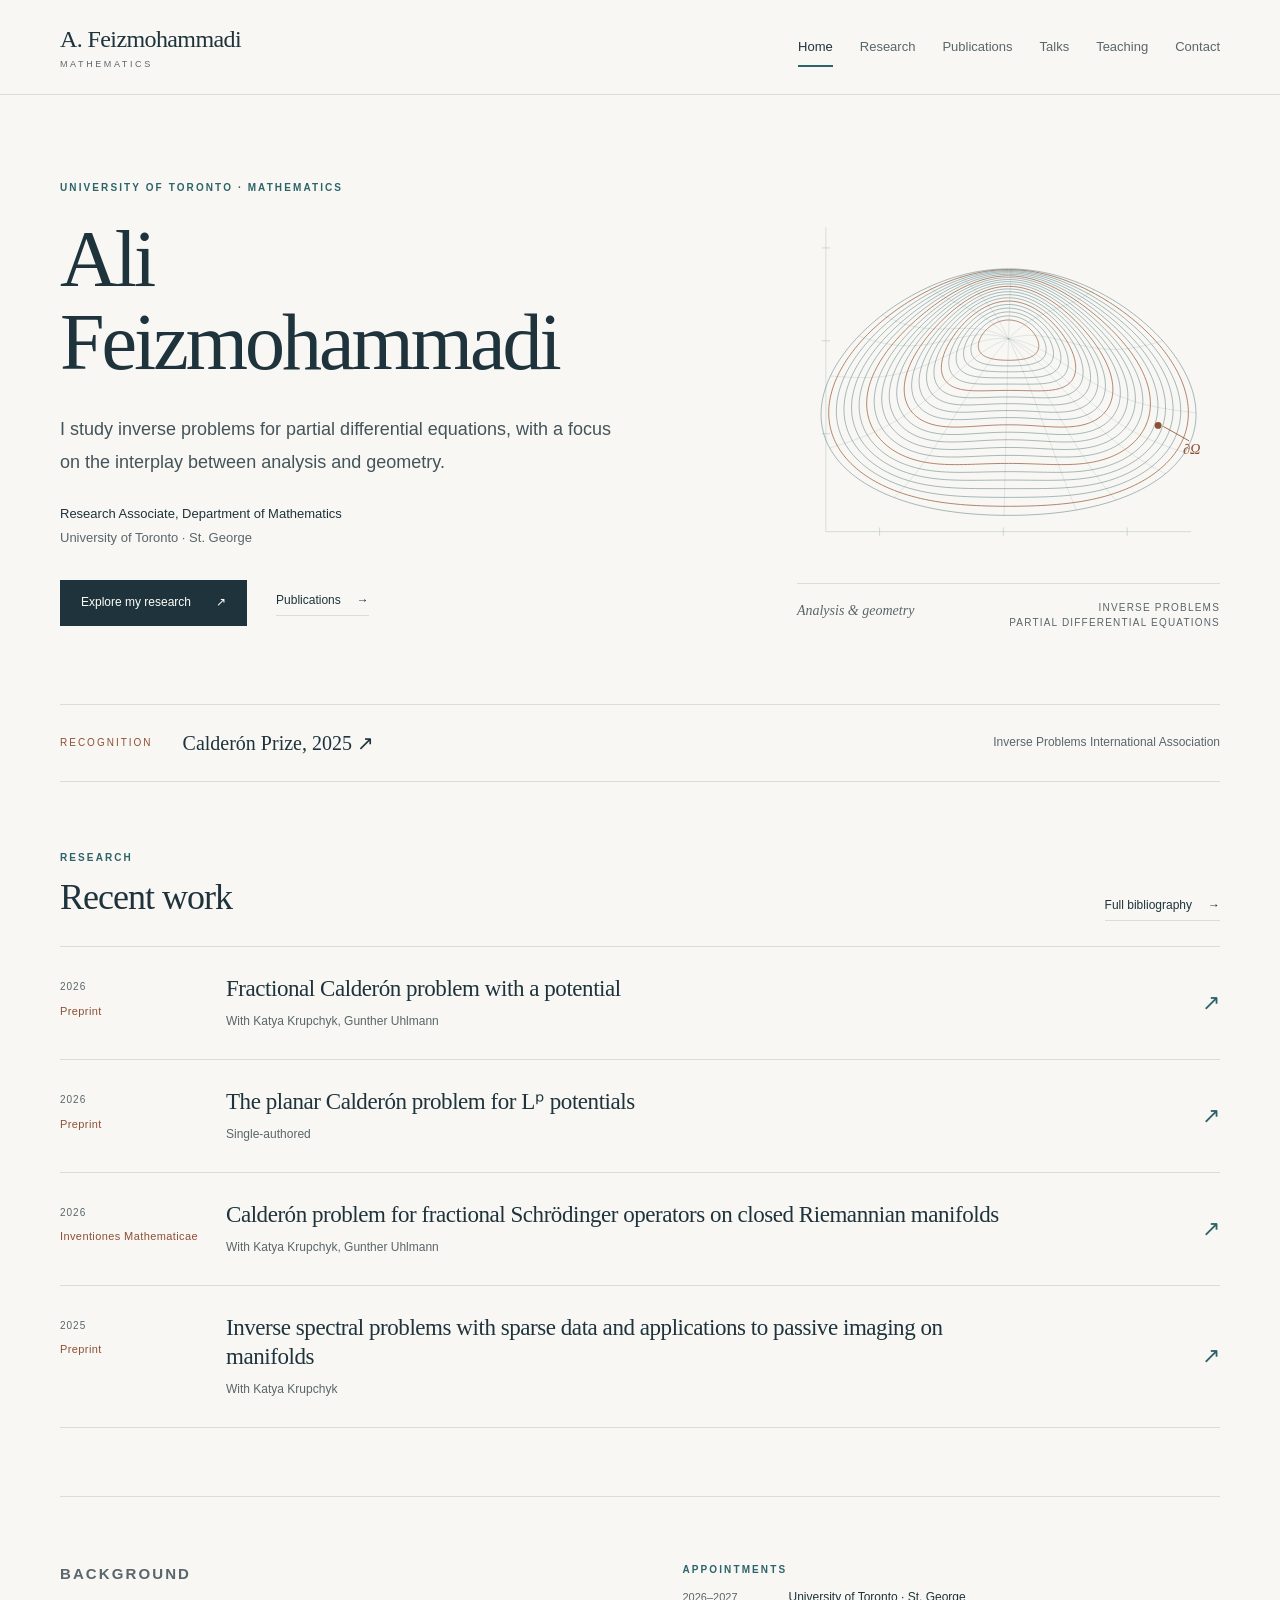
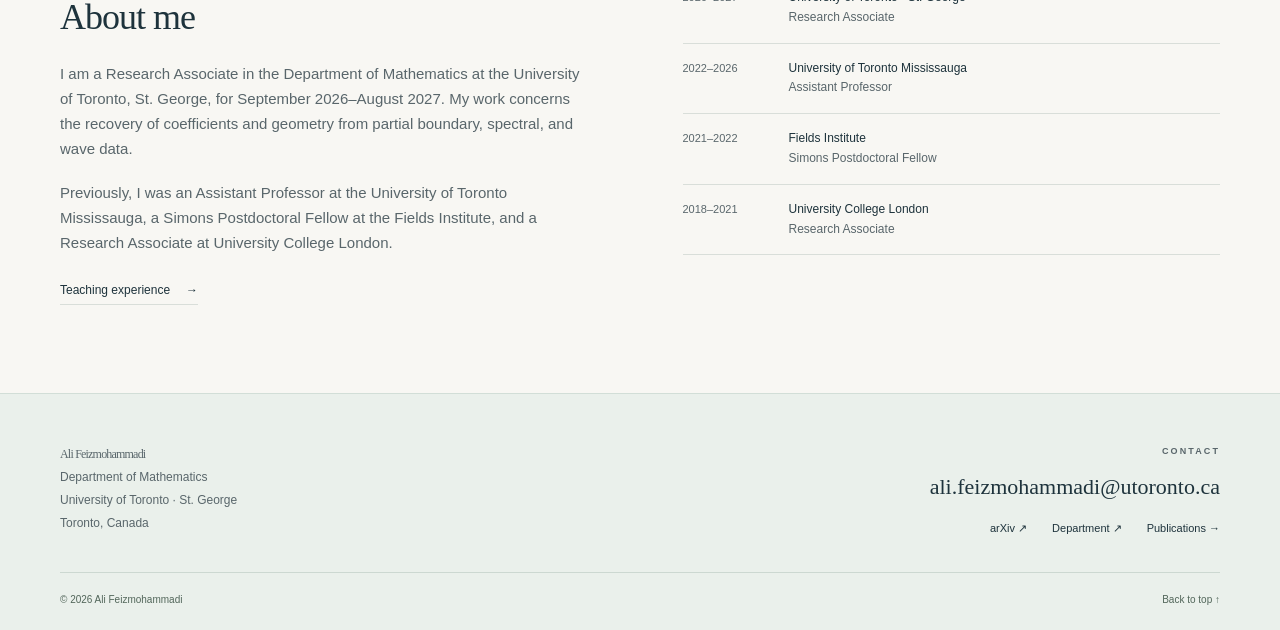
==== index.html @ 3dd427eb "Build professional academic website with complete research, publications, talks, and teaching" ====
<!doctype html>
<html lang="en">
<head>
  <meta charset="utf-8"><meta name="viewport" content="width=device-width,initial-scale=1">
  <title>Ali Feizmohammadi — Mathematics</title><meta name="description" content="Ali Feizmohammadi, Research Associate at the University of Toronto. Inverse problems, partial differential equations, and geometric analysis.">
  <meta name="theme-color" content="#1e333c"><meta name="author" content="Ali Feizmohammadi">
  <meta property="og:type" content="website"><meta property="og:title" content="Ali Feizmohammadi — Mathematics">
  <meta property="og:description" content="Ali Feizmohammadi, Research Associate at the University of Toronto. Inverse problems, partial differential equations, and geometric analysis."><meta property="og:site_name" content="Ali Feizmohammadi">
  <link rel="canonical" href="https://alifeiz64.github.io/ali.feizmohammadi/">
  <link rel="icon" href="assets/favicon.svg" type="image/svg+xml">
  <link rel="stylesheet" href="assets/site.css"><script src="assets/site.js" defer></script>
  <script type="application/ld+json">{"@context": "https://schema.org", "@type": "Person", "name": "Ali Feizmohammadi", "jobTitle": "Research Associate", "affiliation": {"@type": "CollegeOrUniversity", "name": "University of Toronto"}, "email": "ali.feizmohammadi@utoronto.ca", "knowsAbout": ["Inverse problems", "Partial differential equations", "Geometric analysis", "Spectral theory"], "sameAs": ["https://sites.google.com/view/alifeizmohammadi/", "https://arxiv.org/search/?query=Feizmohammadi%2C+Ali&searchtype=author&abstracts=show&order=-announced_date_first&size=50"], "url": "https://alifeiz64.github.io/ali.feizmohammadi/"}</script>
</head>
<body>
<a href="#main" class="skip-link">Skip to content</a>
<header class="site-header"><div class="container header-inner">
  <a class="brand" href="index.html" aria-label="Ali Feizmohammadi — home">A. Feizmohammadi<small>Mathematics</small></a>
  <button class="menu-toggle" type="button" aria-expanded="false" aria-controls="site-nav">Menu</button>
  <nav class="site-nav" id="site-nav" aria-label="Main navigation"><a href="index.html" aria-current="page">Home</a><a href="research.html">Research</a><a href="publications.html">Publications</a><a href="talks.html">Talks</a><a href="teaching.html">Teaching</a><a href="#contact">Contact</a></nav>
</div></header>
<main id="main" class="container">
<section class="hero" aria-labelledby="home-name"><div>
  <p class="eyebrow">University of Toronto · Mathematics</p>
  <h1 id="home-name"><span>Ali</span><span>Feizmohammadi</span></h1>
  <p class="intro">I study inverse problems for partial differential equations, with a focus on the interplay between analysis and geometry.</p>
  <p class="position"><strong>Research Associate, Department of Mathematics</strong><br>University of Toronto · St. George</p>
  <div class="hero-actions"><a class="button" href="research.html">Explore my research <span aria-hidden="true">↗</span></a><a class="text-link" href="publications.html">Publications <span aria-hidden="true">→</span></a></div>
</div><figure class="hero-art"><svg viewBox="0 0 410 385" fill="none" xmlns="http://www.w3.org/2000/svg" aria-hidden="true"><path d="M28 335H382M28 40V335" stroke="#becbc3" stroke-width=".6"/><path d="M24 60h8M24 150h8M24 240h8M80 331v8M200 331v8M320 331v8" stroke="#b8c7bd" stroke-width=".6"/><polyline points="375.89,258.37 373.85,257.70 371.82,257.02 369.78,256.33 367.75,255.64 365.73,254.93 363.70,254.22 361.68,253.50 359.67,252.77 357.65,252.03 355.64,251.27 353.63,250.51 351.63,249.72 349.63,248.93 347.63,248.12 345.63,247.29 343.64,246.45 341.65,245.59 339.67,244.71 337.68,243.81 335.71,242.89 333.73,241.95 331.76,240.99 329.79,240.00 327.82,238.99 325.86,237.96 323.90,236.90 321.94,235.82 319.98,234.72 318.03,233.58 316.09,232.42 314.14,231.23 312.20,230.02 310.26,228.78 308.33,227.51 306.39,226.21 304.47,224.88 302.54,223.53 300.62,222.15 298.70,220.74 296.78,219.31 294.87,217.85 292.96,216.37 291.05,214.86 289.15,213.32 287.25,211.77 285.35,210.19 283.46,208.59 281.57,206.97 279.68,205.34 277.79,203.69 275.91,202.02 274.03,200.34 272.16,198.65 270.29,196.95 268.42,195.25 266.55,193.54 264.69,191.82 262.83,190.11 260.97,188.40 259.12,186.69 257.27,184.98 255.43,183.29 253.58,181.60 251.74,179.93 249.90,178.28 248.07,176.64 246.24,175.02 244.41,173.43 242.59,171.86 240.77,170.32 238.95,168.81 237.13,167.32 235.32,165.88 233.51,164.47 231.71,163.09 229.90,161.76 228.10,160.47 226.31,159.22 224.51,158.01 222.72,156.86 220.94,155.74 219.15,154.68 217.37,153.67 215.60,152.70 213.82,151.79 212.05,150.93 210.28,150.12 208.52,149.36 206.76,148.65 205.00,148.00 203.24,147.40 201.49,146.85 199.74,146.35 198.00,145.91 196.26,145.51 194.52,145.16 192.78,144.86 191.05,144.61 189.32,144.41 187.59,144.25 185.87,144.13 184.15,144.06 182.43,144.02 180.72,144.03 179.00,144.07 177.30,144.14 175.59,144.26 173.89,144.40 172.19,144.57 170.50,144.77 168.81,144.99 167.12,145.24 165.43,145.51 163.75,145.80 162.07,146.11 160.39,146.43 158.72,146.77 157.05,147.11 155.38,147.47 153.72,147.83 152.06,148.20 150.40,148.57 148.75,148.95 147.10,149.32 145.45,149.69 143.81,150.06 142.16,150.43 140.53,150.78 138.89,151.13 137.26,151.47 135.63,151.80 134.00,152.12 132.38,152.42 130.76,152.71 129.15,152.99 127.53,153.25 125.92,153.49 124.32,153.71 122.71,153.92 121.11,154.10 119.52,154.27 117.92,154.42 116.33,154.54 114.74,154.64 113.16,154.73 111.58,154.79 110.00,154.83 108.42,154.85 106.85,154.84 105.28,154.82 103.72,154.77 102.15,154.70 100.59,154.61 99.04,154.50 97.49,154.36 95.94,154.21 94.39,154.04 92.85,153.84 91.30,153.63 89.77,153.39 88.23,153.14 86.70,152.87 85.17,152.58 83.65,152.27 82.13,151.95 80.61,151.61 79.10,151.25 77.58,150.88 76.07,150.49 74.57,150.09 73.07,149.67 71.57,149.24 70.07,148.80 68.58,148.35 67.09,147.88 65.60,147.40 64.12,146.91 62.64,146.42 61.16,145.91 59.69,145.39" fill="none" stroke="#467176" stroke-opacity=".22" stroke-width=".6"/><polyline points="308.93,304.61 307.63,303.11 306.33,301.60 305.04,300.07 303.74,298.52 302.46,296.95 301.17,295.37 299.89,293.76 298.61,292.14 297.33,290.51 296.06,288.85 294.79,287.18 293.53,285.48 292.26,283.78 291.01,282.05 289.75,280.31 288.50,278.55 287.25,276.77 286.00,274.98 284.76,273.17 283.52,271.35 282.29,269.51 281.05,267.66 279.82,265.79 278.60,263.92 277.38,262.02 276.16,260.12 274.94,258.20 273.73,256.28 272.52,254.34 271.31,252.39 270.11,250.44 268.91,248.47 267.71,246.50 266.52,244.53 265.33,242.54 264.14,240.55 262.96,238.56 261.78,236.56 260.61,234.57 259.43,232.56 258.26,230.56 257.10,228.56 255.93,226.56 254.77,224.56 253.62,222.57 252.46,220.57 251.31,218.59 250.17,216.60 249.03,214.63 247.89,212.66 246.75,210.70 245.62,208.75 244.49,206.80 243.36,204.87 242.24,202.95 241.12,201.05 240.00,199.15 238.88,197.27 237.77,195.40 236.67,193.55 235.56,191.72 234.46,189.90 233.37,188.10 232.27,186.32 231.18,184.56 230.10,182.82 229.01,181.09 227.93,179.39 226.85,177.71 225.78,176.05 224.71,174.42 223.64,172.80 222.58,171.21 221.52,169.65 220.46,168.11 219.41,166.59 218.36,165.09 217.31,163.62 216.27,162.18 215.23,160.76 214.19,159.37 213.15,158.00 212.12,156.66 211.10,155.35 210.07,154.06 209.05,152.79 208.03,151.56 207.02,150.35 206.01,149.16 205.00,148.00 204.00,146.87 202.99,145.76 202.00,144.67 201.00,143.62 200.01,142.58 199.02,141.58 198.04,140.59 197.06,139.63 196.08,138.70 195.11,137.79 194.13,136.90 193.17,136.03 192.20,135.19 191.24,134.37 190.28,133.57 189.33,132.79 188.38,132.03 187.43,131.29 186.48,130.58 185.54,129.88 184.60,129.20 183.67,128.54 182.74,127.89 181.81,127.26 180.88,126.65 179.96,126.06 179.04,125.48 178.13,124.92 177.22,124.37 176.31,123.83 175.40,123.31 174.50,122.80 173.60,122.30 172.71,121.81 171.82,121.34 170.93,120.87 170.04,120.42 169.16,119.97 168.28,119.53 167.41,119.10 166.53,118.68 165.67,118.27 164.80,117.86 163.94,117.45 163.08,117.06 162.22,116.66 161.37,116.27 160.52,115.89 159.68,115.51 158.83,115.13 158.00,114.75 157.16,114.38 156.33,114.00 155.50,113.63 154.67,113.25 153.85,112.88 153.03,112.51 152.21,112.13 151.40,111.76 150.59,111.38 149.79,111.00 148.98,110.62 148.19,110.23 147.39,109.84 146.60,109.45 145.81,109.06 145.02,108.66 144.24,108.25 143.46,107.84 142.68,107.43 141.91,107.01 141.14,106.58 140.37,106.15 139.61,105.71 138.85,105.27 138.10,104.82 137.34,104.36 136.59,103.90 135.85,103.43 135.10,102.95 134.36,102.46 133.63,101.97 132.89,101.47 132.16,100.96 131.44,100.44 130.71,99.92 129.99,99.39 129.28,98.84 128.56,98.29 127.85,97.74" fill="none" stroke="#467176" stroke-opacity=".22" stroke-width=".6"/><polyline points="200.63,319.40 200.69,316.93 200.74,314.47 200.80,312.02 200.85,309.59 200.91,307.17 200.96,304.76 201.02,302.36 201.07,299.98 201.13,297.61 201.18,295.25 201.23,292.91 201.29,290.57 201.34,288.25 201.40,285.95 201.45,283.65 201.50,281.37 201.55,279.10 201.61,276.85 201.66,274.60 201.71,272.37 201.77,270.15 201.82,267.95 201.87,265.76 201.92,263.58 201.97,261.41 202.02,259.26 202.08,257.11 202.13,254.99 202.18,252.87 202.23,250.77 202.28,248.68 202.33,246.60 202.38,244.53 202.43,242.48 202.48,240.44 202.53,238.42 202.58,236.40 202.63,234.40 202.68,232.41 202.73,230.44 202.78,228.47 202.83,226.53 202.88,224.59 202.93,222.66 202.98,220.75 203.02,218.85 203.07,216.97 203.12,215.09 203.17,213.23 203.22,211.39 203.26,209.55 203.31,207.73 203.36,205.92 203.41,204.13 203.45,202.34 203.50,200.57 203.55,198.81 203.59,197.07 203.64,195.34 203.69,193.62 203.73,191.91 203.78,190.22 203.82,188.54 203.87,186.87 203.91,185.21 203.96,183.57 204.01,181.94 204.05,180.32 204.10,178.72 204.14,177.13 204.18,175.55 204.23,173.98 204.27,172.43 204.32,170.89 204.36,169.37 204.40,167.85 204.45,166.35 204.49,164.86 204.53,163.39 204.58,161.92 204.62,160.47 204.66,159.04 204.71,157.61 204.75,156.20 204.79,154.80 204.83,153.42 204.87,152.04 204.92,150.68 204.96,149.33 205.00,148.00 205.04,146.68 205.08,145.37 205.12,144.07 205.16,142.79 205.21,141.52 205.25,140.26 205.29,139.02 205.33,137.79 205.37,136.57 205.41,135.36 205.45,134.17 205.49,132.99 205.53,131.82 205.56,130.66 205.60,129.52 205.64,128.39 205.68,127.27 205.72,126.17 205.76,125.08 205.80,124.00 205.84,122.94 205.87,121.88 205.91,120.84 205.95,119.82 205.99,118.80 206.02,117.80 206.06,116.81 206.10,115.84 206.14,114.88 206.17,113.93 206.21,112.99 206.25,112.06 206.28,111.15 206.32,110.25 206.35,109.37 206.39,108.49 206.43,107.63 206.46,106.79 206.50,105.95 206.53,105.13 206.57,104.32 206.60,103.52 206.64,102.74 206.67,101.97 206.70,101.21 206.74,100.47 206.77,99.73 206.81,99.02 206.84,98.31 206.87,97.61 206.91,96.93 206.94,96.26 206.97,95.61 207.01,94.97 207.04,94.34 207.07,93.72 207.11,93.11 207.14,92.52 207.17,91.94 207.20,91.38 207.23,90.82 207.27,90.28 207.30,89.76 207.33,89.24 207.36,88.74 207.39,88.25 207.42,87.77 207.45,87.31 207.48,86.86 207.51,86.42 207.54,85.99 207.57,85.58 207.60,85.18 207.63,84.79 207.66,84.42 207.69,84.06 207.72,83.71 207.75,83.37 207.78,83.05 207.81,82.74 207.84,82.44 207.87,82.15 207.90,81.88 207.92,81.62 207.95,81.37 207.98,81.14 208.01,80.92 208.04,80.71 208.06,80.51 208.09,80.33" fill="none" stroke="#467176" stroke-opacity=".22" stroke-width=".6"/><polyline points="94.13,302.11 95.51,300.69 96.90,299.26 98.28,297.81 99.65,296.34 101.02,294.86 102.39,293.36 103.76,291.83 105.12,290.29 106.47,288.74 107.83,287.16 109.18,285.56 110.53,283.95 111.87,282.32 113.21,280.67 114.55,279.00 115.88,277.31 117.21,275.60 118.54,273.88 119.86,272.14 121.18,270.38 122.50,268.61 123.81,266.82 125.12,265.01 126.43,263.19 127.73,261.35 129.03,259.50 130.32,257.63 131.62,255.75 132.91,253.86 134.19,251.95 135.47,250.04 136.75,248.11 138.03,246.18 139.30,244.23 140.57,242.28 141.83,240.31 143.09,238.35 144.35,236.37 145.60,234.39 146.86,232.41 148.10,230.42 149.35,228.44 150.59,226.45 151.82,224.46 153.06,222.47 154.29,220.48 155.51,218.50 156.74,216.52 157.96,214.54 159.17,212.57 160.39,210.61 161.60,208.65 162.80,206.71 164.01,204.77 165.20,202.84 166.40,200.93 167.59,199.03 168.78,197.14 169.97,195.26 171.15,193.41 172.33,191.56 173.50,189.74 174.67,187.93 175.84,186.14 177.01,184.37 178.17,182.62 179.32,180.89 180.48,179.18 181.63,177.50 182.78,175.83 183.92,174.19 185.06,172.58 186.20,170.99 187.33,169.42 188.46,167.88 189.59,166.36 190.71,164.88 191.83,163.41 192.95,161.98 194.06,160.57 195.17,159.19 196.28,157.83 197.38,156.51 198.48,155.21 199.57,153.94 200.67,152.69 201.75,151.48 202.84,150.29 203.92,149.13 205.00,148.00 206.07,146.90 207.15,145.82 208.21,144.77 209.28,143.75 210.34,142.75 211.40,141.78 212.45,140.84 213.50,139.92 214.55,139.03 215.59,138.16 216.63,137.32 217.67,136.51 218.70,135.71 219.73,134.94 220.76,134.19 221.78,133.47 222.80,132.76 223.82,132.08 224.83,131.42 225.84,130.78 226.85,130.16 227.85,129.55 228.85,128.97 229.85,128.40 230.84,127.85 231.83,127.31 232.81,126.79 233.79,126.29 234.77,125.80 235.75,125.32 236.72,124.86 237.69,124.41 238.65,123.97 239.61,123.54 240.57,123.13 241.52,122.72 242.47,122.32 243.42,121.93 244.37,121.55 245.31,121.17 246.24,120.80 247.18,120.44 248.11,120.08 249.03,119.73 249.96,119.38 250.88,119.03 251.79,118.69 252.70,118.35 253.61,118.01 254.52,117.67 255.42,117.33 256.32,117.00 257.22,116.66 258.11,116.32 259.00,115.98 259.88,115.64 260.76,115.29 261.64,114.94 262.52,114.59 263.39,114.24 264.26,113.88 265.12,113.52 265.98,113.15 266.84,112.78 267.69,112.40 268.54,112.02 269.39,111.63 270.24,111.23 271.08,110.83 271.91,110.42 272.75,110.00 273.58,109.58 274.40,109.14 275.23,108.70 276.04,108.25 276.86,107.80 277.67,107.33 278.48,106.86 279.29,106.37 280.09,105.88 280.89,105.38 281.69,104.87 282.48,104.35 283.27,103.82 284.05,103.28 284.83,102.74 285.61,102.18 286.39,101.61 287.16,101.03 287.93,100.44" fill="none" stroke="#467176" stroke-opacity=".22" stroke-width=".6"/><polyline points="31.48,253.94 33.54,253.32 35.59,252.70 37.65,252.07 39.70,251.43 41.75,250.78 43.79,250.13 45.84,249.46 47.88,248.79 49.91,248.10 51.95,247.41 53.98,246.70 56.00,245.98 58.03,245.24 60.05,244.49 62.07,243.73 64.08,242.95 66.10,242.15 68.11,241.33 70.11,240.49 72.12,239.64 74.12,238.76 76.12,237.86 78.11,236.95 80.10,236.00 82.09,235.04 84.08,234.04 86.06,233.03 88.04,231.99 90.02,230.92 91.99,229.82 93.96,228.70 95.93,227.55 97.90,226.38 99.86,225.17 101.82,223.94 103.78,222.67 105.73,221.38 107.68,220.07 109.63,218.72 111.57,217.35 113.51,215.94 115.45,214.52 117.39,213.07 119.32,211.59 121.25,210.09 123.17,208.56 125.10,207.02 127.02,205.45 128.94,203.86 130.85,202.26 132.76,200.64 134.67,199.01 136.58,197.36 138.48,195.71 140.38,194.04 142.28,192.37 144.17,190.70 146.06,189.02 147.95,187.34 149.83,185.67 151.72,184.00 153.59,182.33 155.47,180.68 157.34,179.04 159.21,177.42 161.08,175.81 162.95,174.22 164.81,172.66 166.66,171.12 168.52,169.60 170.37,168.12 172.22,166.67 174.07,165.25 175.91,163.87 177.75,162.52 179.59,161.22 181.42,159.96 183.25,158.74 185.08,157.57 186.91,156.44 188.73,155.37 190.55,154.34 192.37,153.36 194.18,152.44 195.99,151.56 197.80,150.74 199.60,149.98 201.41,149.26 203.20,148.60 205.00,148.00 206.79,147.45 208.58,146.95 210.37,146.51 212.15,146.12 213.93,145.78 215.71,145.49 217.49,145.25 219.26,145.06 221.03,144.92 222.79,144.82 224.56,144.77 226.32,144.76 228.07,144.80 229.83,144.87 231.58,144.98 233.33,145.13 235.07,145.31 236.82,145.53 238.56,145.77 240.29,146.04 242.02,146.34 243.76,146.66 245.48,147.01 247.21,147.37 248.93,147.75 250.65,148.14 252.36,148.55 254.08,148.97 255.78,149.40 257.49,149.83 259.19,150.27 260.90,150.71 262.59,151.15 264.29,151.59 265.98,152.03 267.67,152.46 269.35,152.89 271.04,153.31 272.72,153.72 274.39,154.12 276.07,154.50 277.74,154.88 279.41,155.23 281.07,155.58 282.73,155.90 284.39,156.21 286.05,156.50 287.70,156.77 289.35,157.02 291.00,157.25 292.64,157.46 294.28,157.65 295.92,157.81 297.56,157.96 299.19,158.08 300.82,158.18 302.45,158.25 304.07,158.31 305.69,158.34 307.31,158.34 308.92,158.33 310.53,158.29 312.14,158.23 313.75,158.15 315.35,158.05 316.95,157.92 318.55,157.78 320.14,157.61 321.73,157.43 323.32,157.22 324.90,157.00 326.49,156.76 328.06,156.50 329.64,156.22 331.21,155.92 332.78,155.61 334.35,155.29 335.91,154.94 337.47,154.59 339.03,154.21 340.59,153.83 342.14,153.43 343.69,153.02 345.23,152.60 346.78,152.16 348.32,151.72 349.86,151.26 351.39,150.80 352.92,150.33 354.45,149.84" fill="none" stroke="#467176" stroke-opacity=".22" stroke-width=".6"/><polyline points="32.21,184.07 34.08,184.23 35.96,184.38 37.83,184.52 39.70,184.66 41.58,184.80 43.45,184.92 45.33,185.04 47.21,185.14 49.08,185.24 50.96,185.33 52.85,185.41 54.73,185.47 56.61,185.52 58.50,185.56 60.38,185.59 62.27,185.60 64.16,185.60 66.05,185.58 67.94,185.54 69.83,185.49 71.72,185.42 73.61,185.33 75.51,185.22 77.40,185.08 79.30,184.93 81.20,184.75 83.10,184.55 85.00,184.33 86.90,184.08 88.80,183.81 90.70,183.51 92.61,183.19 94.51,182.84 96.42,182.46 98.33,182.05 100.24,181.62 102.15,181.16 104.06,180.67 105.97,180.15 107.89,179.61 109.80,179.03 111.72,178.43 113.63,177.80 115.55,177.15 117.47,176.47 119.39,175.76 121.31,175.03 123.24,174.28 125.16,173.50 127.09,172.70 129.01,171.88 130.94,171.05 132.87,170.19 134.80,169.32 136.73,168.44 138.66,167.55 140.59,166.64 142.52,165.73 144.46,164.81 146.40,163.90 148.33,162.98 150.27,162.06 152.21,161.15 154.15,160.24 156.09,159.35 158.04,158.47 159.98,157.60 161.92,156.75 163.87,155.93 165.82,155.12 167.77,154.35 169.72,153.60 171.67,152.89 173.62,152.21 175.57,151.57 177.53,150.98 179.48,150.42 181.44,149.91 183.39,149.45 185.35,149.03 187.31,148.67 189.27,148.36 191.24,148.11 193.20,147.92 195.16,147.78 197.13,147.70 199.09,147.68 201.06,147.73 203.03,147.83 205.00,148.00 206.97,148.23 208.94,148.52 210.92,148.88 212.89,149.29 214.87,149.77 216.84,150.31 218.82,150.90 220.80,151.56 222.78,152.27 224.76,153.03 226.74,153.85 228.72,154.72 230.71,155.64 232.69,156.60 234.68,157.61 236.67,158.67 238.66,159.76 240.65,160.89 242.64,162.05 244.63,163.24 246.62,164.47 248.62,165.71 250.61,166.98 252.61,168.27 254.61,169.58 256.61,170.90 258.61,172.23 260.61,173.57 262.61,174.91 264.61,176.26 266.62,177.60 268.62,178.94 270.63,180.28 272.64,181.61 274.65,182.93 276.66,184.23 278.67,185.52 280.68,186.80 282.69,188.05 284.71,189.29 286.72,190.50 288.74,191.69 290.76,192.85 292.78,193.99 294.80,195.11 296.82,196.19 298.84,197.25 300.87,198.28 302.89,199.28 304.92,200.25 306.94,201.18 308.97,202.09 311.00,202.97 313.03,203.82 315.06,204.64 317.09,205.43 319.13,206.19 321.16,206.92 323.20,207.63 325.24,208.30 327.27,208.95 329.31,209.57 331.35,210.17 333.39,210.74 335.44,211.29 337.48,211.82 339.53,212.32 341.57,212.81 343.62,213.27 345.67,213.71 347.72,214.14 349.77,214.54 351.82,214.93 353.87,215.31 355.93,215.67 357.98,216.02 360.04,216.35 362.09,216.67 364.15,216.98 366.21,217.28 368.27,217.57 370.33,217.85 372.40,218.12 374.46,218.38 376.53,218.63 378.59,218.88 380.66,219.13 382.73,219.36 384.80,219.60 386.87,219.82" fill="none" stroke="#467176" stroke-opacity=".22" stroke-width=".6"/><polyline points="82.98,124.61 84.17,125.25 85.36,125.87 86.56,126.49 87.76,127.09 88.96,127.68 90.17,128.25 91.38,128.82 92.60,129.36 93.82,129.90 95.04,130.41 96.27,130.92 97.50,131.41 98.73,131.88 99.97,132.34 101.21,132.78 102.46,133.20 103.70,133.61 104.96,134.00 106.21,134.38 107.48,134.74 108.74,135.08 110.01,135.41 111.28,135.71 112.55,136.00 113.83,136.28 115.12,136.54 116.40,136.78 117.69,137.00 118.99,137.20 120.29,137.39 121.59,137.57 122.89,137.73 124.20,137.87 125.51,137.99 126.83,138.11 128.15,138.20 129.48,138.28 130.80,138.35 132.13,138.41 133.47,138.45 134.81,138.48 136.15,138.50 137.50,138.51 138.85,138.51 140.20,138.50 141.56,138.48 142.92,138.46 144.29,138.43 145.66,138.39 147.03,138.35 148.40,138.31 149.78,138.26 151.17,138.21 152.56,138.17 153.95,138.12 155.34,138.08 156.74,138.04 158.14,138.01 159.55,137.98 160.96,137.97 162.37,137.96 163.79,137.96 165.21,137.98 166.64,138.00 168.07,138.05 169.50,138.11 170.94,138.19 172.38,138.29 173.82,138.41 175.27,138.55 176.72,138.71 178.17,138.90 179.63,139.12 181.09,139.37 182.56,139.64 184.03,139.94 185.50,140.28 186.98,140.65 188.46,141.05 189.95,141.49 191.43,141.97 192.93,142.48 194.42,143.03 195.92,143.62 197.43,144.24 198.93,144.91 200.44,145.62 201.96,146.37 203.48,147.17 205.00,148.00 206.53,148.88 208.06,149.80 209.59,150.76 211.13,151.76 212.67,152.81 214.21,153.90 215.76,155.03 217.31,156.21 218.87,157.42 220.43,158.68 221.99,159.97 223.56,161.31 225.13,162.68 226.70,164.09 228.28,165.54 229.86,167.02 231.45,168.54 233.04,170.08 234.63,171.67 236.23,173.28 237.83,174.91 239.43,176.58 241.04,178.27 242.65,179.99 244.27,181.72 245.89,183.48 247.51,185.26 249.14,187.05 250.77,188.86 252.40,190.68 254.04,192.52 255.68,194.36 257.33,196.21 258.98,198.07 260.63,199.93 262.29,201.80 263.95,203.66 265.61,205.53 267.28,207.39 268.95,209.24 270.63,211.10 272.31,212.94 273.99,214.77 275.68,216.60 277.37,218.41 279.06,220.21 280.76,221.99 282.46,223.76 284.17,225.51 285.88,227.25 287.59,228.96 289.31,230.66 291.03,232.34 292.75,233.99 294.48,235.62 296.21,237.23 297.95,238.82 299.69,240.38 301.43,241.92 303.17,243.44 304.92,244.93 306.68,246.40 308.44,247.84 310.20,249.26 311.96,250.65 313.73,252.02 315.51,253.37 317.28,254.69 319.06,255.99 320.85,257.27 322.63,258.53 324.42,259.76 326.22,260.97 328.02,262.16 329.82,263.33 331.63,264.48 333.44,265.61 335.25,266.73 337.07,267.82 338.89,268.90 340.72,269.96 342.54,271.01 344.38,272.04 346.21,273.05 348.05,274.05 349.90,275.04 351.74,276.02 353.60,276.99 355.45,277.94 357.31,278.88" fill="none" stroke="#467176" stroke-opacity=".22" stroke-width=".6"/><polyline points="157.65,86.90 158.07,87.27 158.50,87.64 158.93,88.01 159.36,88.39 159.79,88.76 160.23,89.14 160.67,89.52 161.11,89.90 161.55,90.29 162.00,90.68 162.45,91.07 162.90,91.46 163.35,91.86 163.80,92.26 164.26,92.67 164.72,93.07 165.18,93.49 165.65,93.90 166.11,94.32 166.58,94.75 167.05,95.18 167.52,95.61 168.00,96.05 168.48,96.49 168.96,96.94 169.44,97.40 169.92,97.86 170.41,98.32 170.90,98.80 171.39,99.28 171.88,99.76 172.38,100.26 172.87,100.75 173.37,101.26 173.88,101.78 174.38,102.30 174.89,102.83 175.40,103.37 175.91,103.91 176.42,104.47 176.94,105.03 177.46,105.60 177.98,106.19 178.50,106.78 179.02,107.38 179.55,107.99 180.08,108.61 180.61,109.24 181.15,109.89 181.68,110.54 182.22,111.20 182.76,111.88 183.31,112.57 183.85,113.27 184.40,113.98 184.95,114.70 185.50,115.44 186.06,116.18 186.61,116.95 187.17,117.72 187.73,118.51 188.30,119.31 188.86,120.12 189.43,120.95 190.00,121.80 190.57,122.65 191.15,123.53 191.73,124.41 192.31,125.31 192.89,126.23 193.47,127.16 194.06,128.11 194.65,129.08 195.24,130.05 195.83,131.05 196.43,132.06 197.02,133.09 197.62,134.13 198.23,135.20 198.83,136.27 199.44,137.37 200.05,138.48 200.66,139.61 201.27,140.75 201.89,141.92 202.50,143.10 203.13,144.30 203.75,145.51 204.37,146.75 205.00,148.00 205.63,149.27 206.26,150.56 206.90,151.86 207.53,153.19 208.17,154.53 208.81,155.89 209.45,157.26 210.10,158.66 210.75,160.07 211.40,161.50 212.05,162.95 212.70,164.42 213.36,165.91 214.02,167.41 214.68,168.93 215.34,170.47 216.01,172.02 216.68,173.60 217.35,175.19 218.02,176.79 218.70,178.42 219.37,180.06 220.05,181.72 220.73,183.39 221.42,185.09 222.10,186.79 222.79,188.52 223.48,190.26 224.18,192.01 224.87,193.78 225.57,195.57 226.27,197.37 226.97,199.18 227.68,201.01 228.38,202.85 229.09,204.71 229.80,206.58 230.52,208.46 231.23,210.36 231.95,212.27 232.67,214.19 233.39,216.12 234.12,218.07 234.84,220.02 235.57,221.99 236.31,223.96 237.04,225.95 237.78,227.94 238.51,229.95 239.26,231.96 240.00,233.98 240.74,236.01 241.49,238.04 242.24,240.09 242.99,242.14 243.75,244.19 244.50,246.25 245.26,248.32 246.02,250.39 246.79,252.46 247.55,254.54 248.32,256.62 249.09,258.70 249.86,260.79 250.64,262.87 251.42,264.96 252.19,267.05 252.98,269.14 253.76,271.23 254.55,273.32 255.33,275.40 256.13,277.49 256.92,279.57 257.71,281.65 258.51,283.73 259.31,285.80 260.11,287.87 260.92,289.93 261.72,291.99 262.53,294.05 263.34,296.09 264.16,298.13 264.97,300.17 265.79,302.20 266.61,304.21 267.43,306.22 268.26,308.23 269.09,310.22 269.91,312.20 270.75,314.18" fill="none" stroke="#467176" stroke-opacity=".22" stroke-width=".6"/><polyline points="234.28,154.45 234.29,154.97 234.28,155.47 234.25,155.97 234.20,156.47 234.14,156.95 234.05,157.43 233.94,157.90 233.81,158.35 233.66,158.80 233.49,159.25 233.30,159.68 233.09,160.10 232.86,160.51 232.61,160.91 232.34,161.30 232.05,161.68 231.75,162.05 231.42,162.41 231.08,162.76 230.71,163.10 230.33,163.42 229.93,163.74 229.51,164.04 229.08,164.34 228.63,164.62 228.16,164.90 227.67,165.16 227.17,165.41 226.65,165.65 226.11,165.88 225.56,166.11 225.00,166.32 224.42,166.52 223.83,166.71 223.22,166.89 222.60,167.07 221.97,167.23 221.32,167.38 220.66,167.53 219.99,167.67 219.31,167.80 218.62,167.92 217.92,168.03 217.21,168.13 216.49,168.23 215.77,168.32 215.03,168.40 214.29,168.48 213.54,168.55 212.78,168.61 212.02,168.67 211.25,168.72 210.48,168.76 209.71,168.80 208.93,168.83 208.15,168.86 207.36,168.88 206.58,168.89 205.79,168.90 205.00,168.90 204.21,168.90 203.42,168.89 202.64,168.88 201.85,168.86 201.07,168.83 200.29,168.80 199.52,168.76 198.75,168.72 197.98,168.67 197.22,168.61 196.46,168.55 195.71,168.48 194.97,168.40 194.23,168.32 193.51,168.23 192.79,168.13 192.08,168.03 191.38,167.92 190.69,167.80 190.01,167.67 189.34,167.53 188.68,167.38 188.03,167.23 187.40,167.07 186.78,166.89 186.17,166.71 185.58,166.52 185.00,166.32 184.44,166.11 183.89,165.88 183.35,165.65 182.83,165.41 182.33,165.16 181.84,164.90 181.37,164.62 180.92,164.34 180.49,164.04 180.07,163.74 179.67,163.42 179.29,163.10 178.92,162.76 178.58,162.41 178.25,162.05 177.95,161.68 177.66,161.30 177.39,160.91 177.14,160.51 176.91,160.10 176.70,159.68 176.51,159.25 176.34,158.80 176.19,158.35 176.06,157.90 175.95,157.43 175.86,156.95 175.80,156.47 175.75,155.97 175.72,155.47 175.71,154.97 175.72,154.45 175.75,153.93 175.80,153.40 175.87,152.87 175.97,152.33 176.08,151.79 176.21,151.24 176.36,150.69 176.53,150.13 176.71,149.57 176.92,149.01 177.15,148.45 177.39,147.88 177.66,147.31 177.94,146.75 178.24,146.18 178.56,145.62 178.89,145.05 179.24,144.49 179.61,143.93 180.00,143.37 180.40,142.81 180.82,142.26 181.25,141.72 181.70,141.18 182.17,140.64 182.65,140.11 183.14,139.59 183.65,139.08 184.17,138.58 184.71,138.08 185.25,137.59 185.82,137.12 186.39,136.65 186.97,136.19 187.57,135.75 188.18,135.32 188.80,134.90 189.43,134.50 190.07,134.11 190.71,133.73 191.37,133.37 192.04,133.02 192.71,132.69 193.40,132.38 194.08,132.08 194.78,131.80 195.48,131.54 196.19,131.30 196.91,131.07 197.63,130.86 198.35,130.68 199.08,130.51 199.81,130.36 200.55,130.23 201.28,130.12 202.02,130.02 202.77,129.95 203.51,129.90 204.25,129.87 205.00,129.86 205.75,129.87 206.49,129.90 207.23,129.95 207.98,130.02 208.72,130.12 209.45,130.23 210.19,130.36 210.92,130.51 211.65,130.68 212.37,130.86 213.09,131.07 213.81,131.30 214.52,131.54 215.22,131.80 215.92,132.08 216.60,132.38 217.29,132.69 217.96,133.02 218.63,133.37 219.29,133.73 219.93,134.11 220.57,134.50 221.20,134.90 221.82,135.32 222.43,135.75 223.03,136.19 223.61,136.65 224.18,137.12 224.75,137.59 225.29,138.08 225.83,138.58 226.35,139.08 226.86,139.59 227.35,140.11 227.83,140.64 228.30,141.18 228.75,141.72 229.18,142.26 229.60,142.81 230.00,143.37 230.39,143.93 230.76,144.49 231.11,145.05 231.44,145.62 231.76,146.18 232.06,146.75 232.34,147.31 232.61,147.88 232.85,148.45 233.08,149.01 233.29,149.57 233.47,150.13 233.64,150.69 233.79,151.24 233.92,151.79 234.03,152.33 234.13,152.87 234.20,153.40 234.25,153.93 234.28,154.45" fill="none" stroke="#9a684e" stroke-opacity=".85" stroke-width="0.9"/><polyline points="241.42,157.66 241.44,158.30 241.43,158.94 241.40,159.56 241.35,160.17 241.27,160.77 241.16,161.36 241.03,161.94 240.88,162.50 240.70,163.06 240.49,163.59 240.26,164.12 240.01,164.63 239.73,165.13 239.42,165.61 239.09,166.08 238.74,166.54 238.36,166.98 237.96,167.41 237.54,167.82 237.09,168.22 236.62,168.60 236.12,168.97 235.60,169.32 235.06,169.66 234.50,169.99 233.92,170.30 233.32,170.59 232.69,170.88 232.05,171.14 231.38,171.40 230.70,171.64 230.00,171.87 229.28,172.09 228.54,172.29 227.78,172.48 227.01,172.66 226.22,172.83 225.41,172.99 224.59,173.14 223.76,173.28 222.91,173.40 222.05,173.52 221.17,173.63 220.28,173.73 219.38,173.82 218.47,173.90 217.55,173.98 216.63,174.05 215.69,174.11 214.74,174.17 213.79,174.22 212.83,174.26 211.86,174.30 210.89,174.33 209.92,174.36 208.94,174.38 207.96,174.40 206.97,174.41 205.99,174.41 205.00,174.42 204.01,174.41 203.03,174.41 202.04,174.40 201.06,174.38 200.08,174.36 199.11,174.33 198.14,174.30 197.17,174.26 196.21,174.22 195.26,174.17 194.31,174.11 193.37,174.05 192.45,173.98 191.53,173.90 190.62,173.82 189.72,173.73 188.83,173.63 187.95,173.52 187.09,173.40 186.24,173.28 185.41,173.14 184.59,172.99 183.78,172.83 182.99,172.66 182.22,172.48 181.46,172.29 180.72,172.09 180.00,171.87 179.30,171.64 178.62,171.40 177.95,171.14 177.31,170.88 176.68,170.59 176.08,170.30 175.50,169.99 174.94,169.66 174.40,169.32 173.88,168.97 173.38,168.60 172.91,168.22 172.46,167.82 172.04,167.41 171.64,166.98 171.26,166.54 170.91,166.08 170.58,165.61 170.27,165.13 169.99,164.63 169.74,164.12 169.51,163.59 169.30,163.06 169.12,162.50 168.97,161.94 168.84,161.36 168.73,160.77 168.65,160.17 168.60,159.56 168.57,158.94 168.56,158.30 168.58,157.66 168.63,157.01 168.70,156.34 168.79,155.67 168.91,155.00 169.06,154.31 169.23,153.62 169.42,152.92 169.64,152.21 169.88,151.50 170.14,150.79 170.43,150.07 170.74,149.35 171.07,148.63 171.43,147.90 171.80,147.18 172.20,146.45 172.62,145.73 173.06,145.00 173.53,144.28 174.01,143.56 174.51,142.85 175.04,142.14 175.58,141.43 176.14,140.73 176.72,140.03 177.32,139.35 177.93,138.67 178.57,138.00 179.22,137.34 179.88,136.70 180.56,136.06 181.26,135.44 181.97,134.83 182.70,134.23 183.44,133.65 184.20,133.08 184.96,132.53 185.74,132.00 186.54,131.49 187.34,130.99 188.15,130.51 188.98,130.06 189.81,129.62 190.66,129.20 191.51,128.81 192.37,128.44 193.24,128.09 194.12,127.77 195.00,127.47 195.89,127.19 196.79,126.94 197.69,126.72 198.59,126.52 199.50,126.34 200.41,126.20 201.33,126.08 202.24,125.98 203.16,125.91 204.08,125.87 205.00,125.86 205.92,125.87 206.84,125.91 207.76,125.98 208.67,126.08 209.59,126.20 210.50,126.34 211.41,126.52 212.31,126.72 213.21,126.94 214.11,127.19 215.00,127.47 215.88,127.77 216.76,128.09 217.63,128.44 218.49,128.81 219.34,129.20 220.19,129.62 221.02,130.06 221.85,130.51 222.66,130.99 223.46,131.49 224.26,132.00 225.04,132.53 225.80,133.08 226.56,133.65 227.30,134.23 228.03,134.83 228.74,135.44 229.44,136.06 230.12,136.70 230.78,137.34 231.43,138.00 232.07,138.67 232.68,139.35 233.28,140.03 233.86,140.73 234.42,141.43 234.96,142.14 235.49,142.85 235.99,143.56 236.47,144.28 236.94,145.00 237.38,145.73 237.80,146.45 238.20,147.18 238.57,147.90 238.93,148.63 239.26,149.35 239.57,150.07 239.86,150.79 240.12,151.50 240.36,152.21 240.58,152.92 240.77,153.62 240.94,154.31 241.09,155.00 241.21,155.67 241.30,156.34 241.37,157.01 241.42,157.66" fill="none" stroke="#467176" stroke-opacity=".7" stroke-width="0.65"/><polyline points="248.55,161.29 248.59,162.06 248.59,162.82 248.56,163.57 248.50,164.30 248.42,165.02 248.30,165.72 248.15,166.41 247.97,167.08 247.76,167.73 247.52,168.37 247.25,168.99 246.96,169.60 246.63,170.18 246.27,170.75 245.88,171.30 245.46,171.83 245.02,172.34 244.54,172.83 244.04,173.31 243.50,173.76 242.94,174.20 242.36,174.62 241.74,175.01 241.10,175.39 240.43,175.76 239.73,176.10 239.01,176.42 238.27,176.73 237.50,177.02 236.70,177.29 235.89,177.55 235.04,177.79 234.18,178.01 233.30,178.22 232.39,178.42 231.46,178.59 230.52,178.76 229.55,178.91 228.56,179.05 227.56,179.18 226.54,179.29 225.51,179.40 224.45,179.49 223.39,179.58 222.31,179.66 221.21,179.72 220.11,179.78 218.99,179.84 217.86,179.89 216.73,179.93 215.58,179.96 214.42,179.99 213.26,180.02 212.09,180.04 210.92,180.06 209.74,180.07 208.56,180.08 207.37,180.09 206.19,180.09 205.00,180.09 203.81,180.09 202.63,180.09 201.44,180.08 200.26,180.07 199.08,180.06 197.91,180.04 196.74,180.02 195.58,179.99 194.42,179.96 193.27,179.93 192.14,179.89 191.01,179.84 189.89,179.78 188.79,179.72 187.69,179.66 186.61,179.58 185.55,179.49 184.49,179.40 183.46,179.29 182.44,179.18 181.44,179.05 180.45,178.91 179.48,178.76 178.54,178.59 177.61,178.42 176.70,178.22 175.82,178.01 174.96,177.79 174.11,177.55 173.30,177.29 172.50,177.02 171.73,176.73 170.99,176.42 170.27,176.10 169.57,175.76 168.90,175.39 168.26,175.01 167.64,174.62 167.06,174.20 166.50,173.76 165.96,173.31 165.46,172.83 164.98,172.34 164.54,171.83 164.12,171.30 163.73,170.75 163.37,170.18 163.04,169.60 162.75,168.99 162.48,168.37 162.24,167.73 162.03,167.08 161.85,166.41 161.70,165.72 161.58,165.02 161.50,164.30 161.44,163.57 161.41,162.82 161.41,162.06 161.45,161.29 161.51,160.50 161.60,159.70 161.72,158.89 161.87,158.07 162.05,157.24 162.26,156.40 162.50,155.56 162.77,154.70 163.06,153.84 163.38,152.97 163.73,152.10 164.11,151.22 164.51,150.33 164.95,149.45 165.40,148.56 165.88,147.67 166.39,146.78 166.93,145.90 167.48,145.01 168.07,144.12 168.67,143.24 169.30,142.37 169.95,141.49 170.63,140.63 171.32,139.77 172.04,138.92 172.78,138.08 173.53,137.25 174.31,136.44 175.11,135.63 175.92,134.84 176.76,134.06 177.61,133.30 178.48,132.56 179.36,131.83 180.26,131.12 181.18,130.43 182.11,129.77 183.05,129.12 184.01,128.50 184.98,127.90 185.96,127.32 186.95,126.77 187.96,126.25 188.97,125.76 190.00,125.29 191.03,124.85 192.07,124.44 193.12,124.06 194.18,123.71 195.24,123.39 196.31,123.11 197.39,122.86 198.47,122.64 199.55,122.45 200.64,122.30 201.72,122.18 202.82,122.09 203.91,122.04 205.00,122.02 206.09,122.04 207.18,122.09 208.28,122.18 209.36,122.30 210.45,122.45 211.53,122.64 212.61,122.86 213.69,123.11 214.76,123.39 215.82,123.71 216.88,124.06 217.93,124.44 218.97,124.85 220.00,125.29 221.03,125.76 222.04,126.25 223.05,126.77 224.04,127.32 225.02,127.90 225.99,128.50 226.95,129.12 227.89,129.77 228.82,130.43 229.74,131.12 230.64,131.83 231.52,132.56 232.39,133.30 233.24,134.06 234.08,134.84 234.89,135.63 235.69,136.44 236.47,137.25 237.22,138.08 237.96,138.92 238.68,139.77 239.37,140.63 240.05,141.49 240.70,142.37 241.33,143.24 241.93,144.12 242.52,145.01 243.07,145.90 243.61,146.78 244.12,147.67 244.60,148.56 245.05,149.45 245.49,150.33 245.89,151.22 246.27,152.10 246.62,152.97 246.94,153.84 247.23,154.70 247.50,155.56 247.74,156.40 247.95,157.24 248.13,158.07 248.28,158.89 248.40,159.70 248.49,160.50 248.55,161.29" fill="none" stroke="#467176" stroke-opacity=".7" stroke-width="0.65"/><polyline points="255.69,165.20 255.74,166.10 255.75,166.99 255.73,167.86 255.67,168.72 255.58,169.56 255.45,170.38 255.28,171.18 255.08,171.96 254.85,172.72 254.58,173.46 254.27,174.17 253.93,174.87 253.56,175.55 253.15,176.20 252.70,176.83 252.22,177.44 251.71,178.02 251.16,178.58 250.58,179.12 249.96,179.63 249.32,180.12 248.63,180.59 247.92,181.04 247.18,181.46 246.40,181.86 245.60,182.23 244.76,182.58 243.89,182.91 243.00,183.22 242.07,183.51 241.12,183.78 240.14,184.03 239.13,184.25 238.10,184.46 237.04,184.65 235.96,184.82 234.86,184.98 233.73,185.12 232.58,185.24 231.41,185.35 230.22,185.45 229.01,185.54 227.78,185.61 226.53,185.67 225.27,185.73 223.99,185.77 222.69,185.81 221.39,185.84 220.07,185.86 218.73,185.88 217.39,185.90 216.04,185.91 214.68,185.92 213.31,185.93 211.93,185.93 210.55,185.93 209.17,185.94 207.78,185.94 206.39,185.94 205.00,185.94 203.61,185.94 202.22,185.94 200.83,185.94 199.45,185.93 198.07,185.93 196.69,185.93 195.32,185.92 193.96,185.91 192.61,185.90 191.27,185.88 189.93,185.86 188.61,185.84 187.31,185.81 186.01,185.77 184.73,185.73 183.47,185.67 182.22,185.61 180.99,185.54 179.78,185.45 178.59,185.35 177.42,185.24 176.27,185.12 175.14,184.98 174.04,184.82 172.96,184.65 171.90,184.46 170.87,184.25 169.86,184.03 168.88,183.78 167.93,183.51 167.00,183.22 166.11,182.91 165.24,182.58 164.40,182.23 163.60,181.86 162.82,181.46 162.08,181.04 161.37,180.59 160.68,180.12 160.04,179.63 159.42,179.12 158.84,178.58 158.29,178.02 157.78,177.44 157.30,176.83 156.85,176.20 156.44,175.55 156.07,174.87 155.73,174.17 155.42,173.46 155.15,172.72 154.92,171.96 154.72,171.18 154.55,170.38 154.42,169.56 154.33,168.72 154.27,167.86 154.25,166.99 154.26,166.10 154.31,165.20 154.39,164.28 154.51,163.34 154.66,162.39 154.84,161.43 155.06,160.46 155.31,159.47 155.60,158.47 155.92,157.47 156.27,156.45 156.65,155.43 157.07,154.40 157.51,153.36 157.99,152.32 158.50,151.27 159.04,150.22 159.60,149.17 160.20,148.12 160.83,147.07 161.48,146.01 162.16,144.96 162.87,143.92 163.61,142.87 164.37,141.84 165.16,140.81 165.97,139.78 166.81,138.77 167.67,137.77 168.55,136.77 169.46,135.79 170.38,134.83 171.33,133.88 172.30,132.95 173.29,132.03 174.30,131.13 175.33,130.26 176.37,129.40 177.43,128.57 178.51,127.77 179.61,126.99 180.72,126.23 181.84,125.51 182.98,124.81 184.13,124.14 185.29,123.51 186.47,122.90 187.66,122.33 188.85,121.80 190.06,121.30 191.27,120.84 192.49,120.41 193.72,120.03 194.96,119.68 196.20,119.37 197.45,119.10 198.70,118.87 199.96,118.68 201.21,118.54 202.48,118.43 203.74,118.37 205.00,118.35 206.26,118.37 207.52,118.43 208.79,118.54 210.04,118.68 211.30,118.87 212.55,119.10 213.80,119.37 215.04,119.68 216.28,120.03 217.51,120.41 218.73,120.84 219.94,121.30 221.15,121.80 222.34,122.33 223.53,122.90 224.71,123.51 225.87,124.14 227.02,124.81 228.16,125.51 229.28,126.23 230.39,126.99 231.49,127.77 232.57,128.57 233.63,129.40 234.67,130.26 235.70,131.13 236.71,132.03 237.70,132.95 238.67,133.88 239.62,134.83 240.54,135.79 241.45,136.77 242.33,137.77 243.19,138.77 244.03,139.78 244.84,140.81 245.63,141.84 246.39,142.87 247.13,143.92 247.84,144.96 248.52,146.01 249.17,147.07 249.80,148.12 250.40,149.17 250.96,150.22 251.50,151.27 252.01,152.32 252.49,153.36 252.93,154.40 253.35,155.43 253.73,156.45 254.08,157.47 254.40,158.47 254.69,159.47 254.94,160.46 255.16,161.43 255.34,162.39 255.49,163.34 255.61,164.28 255.69,165.20" fill="none" stroke="#467176" stroke-opacity=".7" stroke-width="0.65"/><polyline points="262.83,169.26 262.89,170.29 262.92,171.31 262.90,172.31 262.84,173.29 262.75,174.25 262.61,175.19 262.43,176.11 262.21,177.00 261.96,177.87 261.66,178.71 261.32,179.53 260.94,180.33 260.52,181.10 260.06,181.84 259.56,182.56 259.02,183.25 258.44,183.91 257.82,184.54 257.16,185.15 256.46,185.73 255.73,186.28 254.96,186.80 254.15,187.30 253.30,187.76 252.42,188.20 251.50,188.61 250.55,189.00 249.56,189.35 248.54,189.68 247.49,189.99 246.40,190.27 245.28,190.52 244.13,190.75 242.96,190.96 241.75,191.15 240.51,191.31 239.25,191.45 237.95,191.58 236.64,191.68 235.30,191.78 233.93,191.85 232.55,191.91 231.14,191.96 229.71,191.99 228.26,192.02 226.79,192.04 225.31,192.04 223.81,192.05 222.29,192.04 220.77,192.04 219.23,192.03 217.67,192.02 216.11,192.00 214.54,191.99 212.96,191.98 211.38,191.97 209.79,191.96 208.19,191.95 206.60,191.95 205.00,191.94 203.40,191.95 201.81,191.95 200.21,191.96 198.62,191.97 197.04,191.98 195.46,191.99 193.89,192.00 192.33,192.02 190.77,192.03 189.23,192.04 187.71,192.04 186.19,192.05 184.69,192.04 183.21,192.04 181.74,192.02 180.29,191.99 178.86,191.96 177.45,191.91 176.07,191.85 174.70,191.78 173.36,191.68 172.05,191.58 170.75,191.45 169.49,191.31 168.25,191.15 167.04,190.96 165.87,190.75 164.72,190.52 163.60,190.27 162.51,189.99 161.46,189.68 160.44,189.35 159.45,189.00 158.50,188.61 157.58,188.20 156.70,187.76 155.85,187.30 155.04,186.80 154.27,186.28 153.54,185.73 152.84,185.15 152.18,184.54 151.56,183.91 150.98,183.25 150.44,182.56 149.94,181.84 149.48,181.10 149.06,180.33 148.68,179.53 148.34,178.71 148.04,177.87 147.79,177.00 147.57,176.11 147.39,175.19 147.25,174.25 147.16,173.29 147.10,172.31 147.08,171.31 147.11,170.29 147.17,169.26 147.28,168.20 147.42,167.13 147.60,166.04 147.82,164.94 148.08,163.82 148.38,162.69 148.71,161.54 149.09,160.39 149.50,159.22 149.94,158.05 150.42,156.86 150.94,155.67 151.49,154.47 152.08,153.27 152.70,152.06 153.36,150.85 154.05,149.64 154.77,148.42 155.52,147.21 156.30,145.99 157.12,144.78 157.96,143.58 158.83,142.38 159.74,141.18 160.67,140.00 161.62,138.82 162.61,137.65 163.61,136.50 164.65,135.36 165.71,134.24 166.79,133.13 167.89,132.04 169.02,130.97 170.17,129.92 171.34,128.90 172.53,127.90 173.74,126.92 174.96,125.97 176.21,125.06 177.47,124.17 178.75,123.31 180.04,122.49 181.35,121.71 182.67,120.95 184.00,120.24 185.35,119.57 186.70,118.94 188.07,118.35 189.45,117.80 190.83,117.29 192.23,116.83 193.63,116.42 195.03,116.05 196.45,115.73 197.87,115.46 199.29,115.24 200.71,115.06 202.14,114.94 203.57,114.87 205.00,114.84 206.43,114.87 207.86,114.94 209.29,115.06 210.71,115.24 212.13,115.46 213.55,115.73 214.97,116.05 216.37,116.42 217.77,116.83 219.17,117.29 220.55,117.80 221.93,118.35 223.30,118.94 224.65,119.57 226.00,120.24 227.33,120.95 228.65,121.71 229.96,122.49 231.25,123.31 232.53,124.17 233.79,125.06 235.04,125.97 236.26,126.92 237.47,127.90 238.66,128.90 239.83,129.92 240.98,130.97 242.11,132.04 243.21,133.13 244.29,134.24 245.35,135.36 246.39,136.50 247.39,137.65 248.38,138.82 249.33,140.00 250.26,141.18 251.17,142.38 252.04,143.58 252.88,144.78 253.70,145.99 254.48,147.21 255.23,148.42 255.95,149.64 256.64,150.85 257.30,152.06 257.92,153.27 258.51,154.47 259.06,155.67 259.58,156.86 260.06,158.05 260.50,159.22 260.91,160.39 261.29,161.54 261.62,162.69 261.92,163.82 262.18,164.94 262.40,166.04 262.58,167.13 262.72,168.20 262.83,169.26" fill="none" stroke="#467176" stroke-opacity=".7" stroke-width="0.65"/><polyline points="269.97,173.34 270.05,174.51 270.09,175.66 270.08,176.78 270.03,177.89 269.93,178.97 269.79,180.03 269.60,181.07 269.37,182.08 269.09,183.06 268.76,184.02 268.39,184.94 267.97,185.84 267.51,186.71 267.00,187.55 266.45,188.36 265.85,189.14 265.20,189.89 264.52,190.61 263.78,191.29 263.01,191.94 262.19,192.56 261.33,193.15 260.42,193.70 259.48,194.22 258.49,194.71 257.46,195.16 256.39,195.58 255.28,195.97 254.14,196.33 252.95,196.66 251.73,196.95 250.48,197.22 249.18,197.46 247.86,197.67 246.50,197.85 245.10,198.01 243.68,198.14 242.22,198.26 240.74,198.34 239.23,198.41 237.69,198.46 236.12,198.50 234.54,198.52 232.92,198.52 231.29,198.52 229.63,198.50 227.95,198.48 226.26,198.45 224.55,198.42 222.82,198.38 221.08,198.34 219.33,198.30 217.56,198.26 215.79,198.23 214.00,198.19 212.21,198.17 210.41,198.14 208.61,198.13 206.81,198.12 205.00,198.12 203.19,198.12 201.39,198.13 199.59,198.14 197.79,198.17 196.00,198.19 194.21,198.23 192.44,198.26 190.67,198.30 188.92,198.34 187.18,198.38 185.45,198.42 183.74,198.45 182.05,198.48 180.37,198.50 178.71,198.52 177.08,198.52 175.46,198.52 173.88,198.50 172.31,198.46 170.77,198.41 169.26,198.34 167.78,198.26 166.32,198.14 164.90,198.01 163.50,197.85 162.14,197.67 160.82,197.46 159.52,197.22 158.27,196.95 157.05,196.66 155.86,196.33 154.72,195.97 153.61,195.58 152.54,195.16 151.51,194.71 150.52,194.22 149.58,193.70 148.67,193.15 147.81,192.56 146.99,191.94 146.22,191.29 145.48,190.61 144.80,189.89 144.15,189.14 143.55,188.36 143.00,187.55 142.49,186.71 142.03,185.84 141.61,184.94 141.24,184.02 140.91,183.06 140.63,182.08 140.40,181.07 140.21,180.03 140.07,178.97 139.97,177.89 139.92,176.78 139.91,175.66 139.95,174.51 140.03,173.34 140.16,172.15 140.33,170.94 140.55,169.71 140.81,168.47 141.11,167.21 141.46,165.93 141.85,164.65 142.27,163.35 142.75,162.03 143.26,160.71 143.81,159.38 144.40,158.03 145.03,156.69 145.70,155.33 146.41,153.97 147.15,152.60 147.93,151.23 148.75,149.86 149.60,148.49 150.48,147.12 151.40,145.76 152.36,144.39 153.34,143.04 154.36,141.68 155.41,140.34 156.49,139.01 157.59,137.68 158.73,136.37 159.89,135.08 161.08,133.80 162.29,132.54 163.54,131.30 164.80,130.08 166.09,128.88 167.40,127.71 168.73,126.56 170.09,125.44 171.46,124.36 172.85,123.30 174.26,122.28 175.69,121.30 177.14,120.35 178.60,119.45 180.07,118.58 181.56,117.76 183.07,116.98 184.58,116.25 186.11,115.56 187.65,114.93 189.19,114.34 190.75,113.81 192.31,113.33 193.88,112.90 195.46,112.53 197.04,112.22 198.63,111.96 200.22,111.76 201.81,111.61 203.40,111.52 205.00,111.50 206.60,111.52 208.19,111.61 209.78,111.76 211.37,111.96 212.96,112.22 214.54,112.53 216.12,112.90 217.69,113.33 219.25,113.81 220.81,114.34 222.35,114.93 223.89,115.56 225.42,116.25 226.93,116.98 228.44,117.76 229.93,118.58 231.40,119.45 232.86,120.35 234.31,121.30 235.74,122.28 237.15,123.30 238.54,124.36 239.91,125.44 241.27,126.56 242.60,127.71 243.91,128.88 245.20,130.08 246.46,131.30 247.71,132.54 248.92,133.80 250.11,135.08 251.27,136.37 252.41,137.68 253.51,139.01 254.59,140.34 255.64,141.68 256.66,143.04 257.64,144.39 258.60,145.76 259.52,147.12 260.40,148.49 261.25,149.86 262.07,151.23 262.85,152.60 263.59,153.97 264.30,155.33 264.97,156.69 265.60,158.03 266.19,159.38 266.74,160.71 267.25,162.03 267.73,163.35 268.15,164.65 268.54,165.93 268.89,167.21 269.19,168.47 269.45,169.71 269.67,170.94 269.84,172.15 269.97,173.34" fill="none" stroke="#9a684e" stroke-opacity=".85" stroke-width="0.9"/><polyline points="277.10,177.32 277.21,178.62 277.26,179.90 277.27,181.16 277.22,182.39 277.13,183.60 276.98,184.79 276.78,185.94 276.54,187.07 276.24,188.18 275.89,189.25 275.49,190.29 275.03,191.30 274.53,192.28 273.97,193.22 273.37,194.14 272.71,195.01 272.01,195.86 271.25,196.66 270.45,197.44 269.59,198.17 268.69,198.87 267.74,199.53 266.74,200.15 265.69,200.73 264.60,201.28 263.46,201.79 262.28,202.26 261.05,202.69 259.78,203.09 258.47,203.45 257.11,203.77 255.72,204.06 254.28,204.31 252.80,204.53 251.29,204.72 249.74,204.88 248.16,205.01 246.54,205.11 244.89,205.18 243.20,205.24 241.49,205.27 239.74,205.27 237.97,205.27 236.17,205.24 234.35,205.21 232.50,205.16 230.63,205.10 228.74,205.04 226.83,204.97 224.90,204.90 222.96,204.83 221.00,204.76 219.03,204.69 217.05,204.63 215.05,204.58 213.05,204.54 211.05,204.50 209.03,204.47 207.02,204.46 205.00,204.45 202.98,204.46 200.97,204.47 198.95,204.50 196.95,204.54 194.95,204.58 192.95,204.63 190.97,204.69 189.00,204.76 187.04,204.83 185.10,204.90 183.17,204.97 181.26,205.04 179.37,205.10 177.50,205.16 175.65,205.21 173.83,205.24 172.03,205.27 170.26,205.27 168.51,205.27 166.80,205.24 165.11,205.18 163.46,205.11 161.84,205.01 160.26,204.88 158.71,204.72 157.20,204.53 155.72,204.31 154.28,204.06 152.89,203.77 151.53,203.45 150.22,203.09 148.95,202.69 147.72,202.26 146.54,201.79 145.40,201.28 144.31,200.73 143.26,200.15 142.26,199.53 141.31,198.87 140.41,198.17 139.55,197.44 138.75,196.66 137.99,195.86 137.29,195.01 136.63,194.14 136.03,193.22 135.47,192.28 134.97,191.30 134.51,190.29 134.11,189.25 133.76,188.18 133.46,187.07 133.22,185.94 133.02,184.79 132.87,183.60 132.78,182.39 132.73,181.16 132.74,179.90 132.79,178.62 132.90,177.32 133.05,175.99 133.26,174.65 133.51,173.29 133.81,171.91 134.16,170.51 134.55,169.10 135.00,167.67 135.48,166.23 136.02,164.78 136.60,163.31 137.22,161.84 137.89,160.35 138.60,158.86 139.35,157.36 140.14,155.85 140.98,154.34 141.85,152.83 142.77,151.31 143.72,149.79 144.71,148.28 145.74,146.76 146.80,145.25 147.90,143.74 149.03,142.24 150.20,140.75 151.40,139.26 152.63,137.79 153.89,136.33 155.18,134.89 156.50,133.46 157.85,132.05 159.22,130.67 160.63,129.30 162.05,127.96 163.51,126.64 164.98,125.36 166.48,124.10 168.00,122.88 169.54,121.70 171.10,120.55 172.68,119.44 174.28,118.37 175.89,117.34 177.52,116.36 179.16,115.43 180.82,114.55 182.49,113.72 184.18,112.94 185.87,112.22 187.58,111.56 189.30,110.95 191.02,110.41 192.75,109.92 194.49,109.50 196.23,109.14 197.98,108.84 199.73,108.61 201.49,108.45 203.24,108.35 205.00,108.31 206.76,108.35 208.51,108.45 210.27,108.61 212.02,108.84 213.77,109.14 215.51,109.50 217.25,109.92 218.98,110.41 220.70,110.95 222.42,111.56 224.13,112.22 225.82,112.94 227.51,113.72 229.18,114.55 230.84,115.43 232.48,116.36 234.11,117.34 235.72,118.37 237.32,119.44 238.90,120.55 240.46,121.70 242.00,122.88 243.52,124.10 245.02,125.36 246.49,126.64 247.95,127.96 249.37,129.30 250.78,130.67 252.15,132.05 253.50,133.46 254.82,134.89 256.11,136.33 257.37,137.79 258.60,139.26 259.80,140.75 260.97,142.24 262.10,143.74 263.20,145.25 264.26,146.76 265.29,148.28 266.28,149.79 267.23,151.31 268.15,152.83 269.02,154.34 269.86,155.85 270.65,157.36 271.40,158.86 272.11,160.35 272.78,161.84 273.40,163.31 273.98,164.78 274.52,166.23 275.00,167.67 275.45,169.10 275.84,170.51 276.19,171.91 276.49,173.29 276.74,174.65 276.95,175.99 277.10,177.32" fill="none" stroke="#467176" stroke-opacity=".7" stroke-width="0.65"/><polyline points="284.24,181.10 284.37,182.54 284.44,183.95 284.46,185.34 284.43,186.70 284.34,188.04 284.19,189.35 283.99,190.63 283.73,191.89 283.41,193.11 283.04,194.31 282.61,195.47 282.12,196.60 281.58,197.69 280.98,198.75 280.33,199.77 279.62,200.76 278.85,201.71 278.03,202.62 277.15,203.49 276.22,204.32 275.24,205.10 274.20,205.85 273.10,206.56 271.96,207.22 270.76,207.84 269.51,208.41 268.22,208.94 266.87,209.43 265.47,209.88 264.03,210.28 262.54,210.65 261.00,210.97 259.42,211.25 257.80,211.49 256.14,211.69 254.43,211.86 252.68,212.00 250.90,212.10 249.08,212.16 247.22,212.20 245.33,212.22 243.40,212.21 241.44,212.18 239.46,212.13 237.44,212.06 235.40,211.98 233.34,211.89 231.25,211.80 229.14,211.69 227.01,211.59 224.86,211.49 222.69,211.39 220.52,211.30 218.32,211.21 216.12,211.13 213.91,211.07 211.69,211.02 209.46,210.98 207.23,210.96 205.00,210.95 202.77,210.96 200.54,210.98 198.31,211.02 196.09,211.07 193.88,211.13 191.68,211.21 189.48,211.30 187.31,211.39 185.14,211.49 182.99,211.59 180.86,211.69 178.75,211.80 176.66,211.89 174.60,211.98 172.56,212.06 170.54,212.13 168.56,212.18 166.60,212.21 164.67,212.22 162.78,212.20 160.92,212.16 159.10,212.10 157.32,212.00 155.57,211.86 153.86,211.69 152.20,211.49 150.58,211.25 149.00,210.97 147.46,210.65 145.97,210.28 144.53,209.88 143.13,209.43 141.78,208.94 140.49,208.41 139.24,207.84 138.04,207.22 136.90,206.56 135.80,205.85 134.76,205.10 133.78,204.32 132.85,203.49 131.97,202.62 131.15,201.71 130.38,200.76 129.67,199.77 129.02,198.75 128.42,197.69 127.88,196.60 127.39,195.47 126.96,194.31 126.59,193.11 126.27,191.89 126.01,190.63 125.81,189.35 125.66,188.04 125.57,186.70 125.54,185.34 125.56,183.95 125.63,182.54 125.76,181.10 125.95,179.65 126.18,178.17 126.47,176.68 126.82,175.17 127.22,173.64 127.66,172.09 128.16,170.53 128.71,168.96 129.31,167.37 129.96,165.77 130.66,164.16 131.40,162.54 132.19,160.91 133.03,159.28 133.91,157.63 134.84,155.99 135.81,154.34 136.82,152.68 137.88,151.03 138.97,149.37 140.11,147.72 141.29,146.07 142.50,144.42 143.75,142.78 145.03,141.15 146.35,139.53 147.71,137.92 149.10,136.32 150.52,134.74 151.97,133.17 153.45,131.63 154.96,130.10 156.50,128.60 158.07,127.12 159.66,125.68 161.28,124.26 162.92,122.87 164.58,121.52 166.27,120.21 167.98,118.94 169.71,117.70 171.45,116.52 173.22,115.38 175.00,114.29 176.80,113.25 178.61,112.27 180.44,111.35 182.28,110.48 184.13,109.67 185.99,108.93 187.86,108.25 189.75,107.64 191.63,107.10 193.53,106.63 195.43,106.22 197.34,105.89 199.25,105.63 201.17,105.45 203.08,105.34 205.00,105.30 206.92,105.34 208.83,105.45 210.75,105.63 212.66,105.89 214.57,106.22 216.47,106.63 218.37,107.10 220.25,107.64 222.14,108.25 224.01,108.93 225.87,109.67 227.72,110.48 229.56,111.35 231.39,112.27 233.20,113.25 235.00,114.29 236.78,115.38 238.55,116.52 240.29,117.70 242.02,118.94 243.73,120.21 245.42,121.52 247.08,122.87 248.72,124.26 250.34,125.68 251.93,127.12 253.50,128.60 255.04,130.10 256.55,131.63 258.03,133.17 259.48,134.74 260.90,136.32 262.29,137.92 263.65,139.53 264.97,141.15 266.25,142.78 267.50,144.42 268.71,146.07 269.89,147.72 271.03,149.37 272.12,151.03 273.18,152.68 274.19,154.34 275.16,155.99 276.09,157.63 276.97,159.28 277.81,160.91 278.60,162.54 279.34,164.16 280.04,165.77 280.69,167.37 281.29,168.96 281.84,170.53 282.34,172.09 282.78,173.64 283.18,175.17 283.53,176.68 283.82,178.17 284.05,179.65 284.24,181.10" fill="none" stroke="#467176" stroke-opacity=".7" stroke-width="0.65"/><polyline points="291.38,184.62 291.53,186.18 291.63,187.72 291.67,189.24 291.64,190.73 291.56,192.20 291.41,193.64 291.21,195.05 290.94,196.43 290.61,197.79 290.22,199.11 289.76,200.39 289.24,201.65 288.66,202.87 288.02,204.05 287.32,205.19 286.56,206.29 285.73,207.36 284.85,208.38 283.90,209.36 282.89,210.30 281.82,211.19 280.70,212.04 279.51,212.84 278.27,213.59 276.97,214.30 275.61,214.95 274.20,215.56 272.73,216.12 271.21,216.64 269.64,217.10 268.02,217.52 266.34,217.89 264.62,218.21 262.84,218.49 261.03,218.72 259.16,218.91 257.25,219.06 255.30,219.17 253.31,219.24 251.27,219.28 249.20,219.29 247.10,219.27 244.96,219.22 242.78,219.15 240.58,219.06 238.34,218.95 236.08,218.84 233.79,218.71 231.47,218.58 229.14,218.44 226.78,218.31 224.41,218.18 222.02,218.06 219.61,217.95 217.20,217.85 214.77,217.77 212.33,217.70 209.89,217.65 207.45,217.62 205.00,217.61 202.55,217.62 200.11,217.65 197.67,217.70 195.23,217.77 192.80,217.85 190.39,217.95 187.98,218.06 185.59,218.18 183.22,218.31 180.86,218.44 178.53,218.58 176.21,218.71 173.92,218.84 171.66,218.95 169.42,219.06 167.22,219.15 165.04,219.22 162.90,219.27 160.80,219.29 158.73,219.28 156.69,219.24 154.70,219.17 152.75,219.06 150.84,218.91 148.97,218.72 147.16,218.49 145.38,218.21 143.66,217.89 141.98,217.52 140.36,217.10 138.79,216.64 137.27,216.12 135.80,215.56 134.39,214.95 133.03,214.30 131.73,213.59 130.49,212.84 129.30,212.04 128.18,211.19 127.11,210.30 126.10,209.36 125.15,208.38 124.27,207.36 123.44,206.29 122.68,205.19 121.98,204.05 121.34,202.87 120.76,201.65 120.24,200.39 119.78,199.11 119.39,197.79 119.06,196.43 118.79,195.05 118.59,193.64 118.44,192.20 118.36,190.73 118.33,189.24 118.37,187.72 118.47,186.18 118.62,184.62 118.84,183.03 119.11,181.43 119.45,179.81 119.84,178.17 120.29,176.51 120.79,174.83 121.35,173.15 121.96,171.44 122.63,169.73 123.35,168.00 124.12,166.27 124.95,164.52 125.82,162.77 126.75,161.01 127.72,159.24 128.74,157.47 129.81,155.69 130.92,153.91 132.08,152.13 133.28,150.35 134.53,148.57 135.82,146.80 137.14,145.02 138.51,143.26 139.92,141.50 141.36,139.75 142.84,138.01 144.36,136.29 145.90,134.58 147.49,132.89 149.10,131.22 150.75,129.56 152.42,127.94 154.13,126.34 155.86,124.76 157.62,123.22 159.40,121.71 161.21,120.24 163.04,118.81 164.90,117.42 166.77,116.08 168.67,114.78 170.58,113.54 172.52,112.34 174.47,111.21 176.43,110.13 178.41,109.11 180.40,108.16 182.41,107.27 184.43,106.46 186.45,105.71 188.49,105.03 190.54,104.44 192.59,103.91 194.65,103.47 196.71,103.10 198.78,102.82 200.85,102.61 202.93,102.49 205.00,102.45 207.07,102.49 209.15,102.61 211.22,102.82 213.29,103.10 215.35,103.47 217.41,103.91 219.46,104.44 221.51,105.03 223.55,105.71 225.57,106.46 227.59,107.27 229.60,108.16 231.59,109.11 233.57,110.13 235.53,111.21 237.48,112.34 239.42,113.54 241.33,114.78 243.23,116.08 245.10,117.42 246.96,118.81 248.79,120.24 250.60,121.71 252.38,123.22 254.14,124.76 255.87,126.34 257.58,127.94 259.25,129.56 260.90,131.22 262.51,132.89 264.10,134.58 265.64,136.29 267.16,138.01 268.64,139.75 270.08,141.50 271.49,143.26 272.86,145.02 274.18,146.80 275.47,148.57 276.72,150.35 277.92,152.13 279.08,153.91 280.19,155.69 281.26,157.47 282.28,159.24 283.25,161.01 284.18,162.77 285.05,164.52 285.88,166.27 286.65,168.00 287.37,169.73 288.04,171.44 288.65,173.15 289.21,174.83 289.71,176.51 290.16,178.17 290.55,179.81 290.89,181.43 291.16,183.03 291.38,184.62" fill="none" stroke="#467176" stroke-opacity=".7" stroke-width="0.65"/><polyline points="298.51,187.80 298.70,189.49 298.82,191.16 298.88,192.81 298.87,194.43 298.79,196.03 298.65,197.60 298.44,199.14 298.17,200.65 297.83,202.14 297.42,203.59 296.94,205.01 296.39,206.39 295.78,207.74 295.10,209.05 294.35,210.32 293.53,211.55 292.65,212.74 291.70,213.89 290.68,214.99 289.60,216.04 288.46,217.05 287.24,218.01 285.97,218.92 284.63,219.78 283.22,220.59 281.76,221.34 280.23,222.05 278.65,222.69 277.00,223.29 275.30,223.83 273.54,224.32 271.73,224.75 269.86,225.13 267.94,225.46 265.96,225.74 263.94,225.97 261.87,226.15 259.75,226.28 257.58,226.38 255.37,226.43 253.12,226.44 250.83,226.42 248.51,226.36 246.14,226.28 243.74,226.18 241.31,226.06 238.84,225.92 236.35,225.77 233.83,225.61 231.29,225.45 228.73,225.29 226.14,225.13 223.54,224.99 220.92,224.85 218.29,224.73 215.64,224.63 212.99,224.55 210.33,224.49 207.67,224.45 205.00,224.44 202.33,224.45 199.67,224.49 197.01,224.55 194.36,224.63 191.71,224.73 189.08,224.85 186.46,224.99 183.86,225.13 181.27,225.29 178.71,225.45 176.17,225.61 173.65,225.77 171.16,225.92 168.69,226.06 166.26,226.18 163.86,226.28 161.49,226.36 159.17,226.42 156.88,226.44 154.63,226.43 152.42,226.38 150.25,226.28 148.13,226.15 146.06,225.97 144.04,225.74 142.06,225.46 140.14,225.13 138.27,224.75 136.46,224.32 134.70,223.83 133.00,223.29 131.35,222.69 129.77,222.05 128.24,221.34 126.78,220.59 125.37,219.78 124.03,218.92 122.76,218.01 121.54,217.05 120.40,216.04 119.32,214.99 118.30,213.89 117.35,212.74 116.47,211.55 115.65,210.32 114.90,209.05 114.22,207.74 113.61,206.39 113.06,205.01 112.58,203.59 112.17,202.14 111.83,200.65 111.56,199.14 111.35,197.60 111.21,196.03 111.13,194.43 111.12,192.81 111.18,191.16 111.30,189.49 111.49,187.80 111.74,186.09 112.05,184.36 112.43,182.61 112.87,180.85 113.37,179.07 113.93,177.27 114.55,175.46 115.23,173.64 115.97,171.81 116.76,169.96 117.61,168.11 118.52,166.25 119.48,164.37 120.49,162.50 121.56,160.62 122.68,158.73 123.84,156.84 125.06,154.94 126.32,153.05 127.63,151.16 128.99,149.27 130.39,147.38 131.83,145.49 133.32,143.61 134.85,141.74 136.41,139.88 138.02,138.03 139.66,136.19 141.34,134.37 143.05,132.56 144.80,130.78 146.58,129.01 148.39,127.27 150.24,125.56 152.11,123.87 154.01,122.22 155.93,120.60 157.89,119.02 159.86,117.48 161.86,115.99 163.88,114.54 165.93,113.14 167.99,111.79 170.07,110.50 172.17,109.28 174.28,108.11 176.41,107.01 178.56,105.97 180.72,105.01 182.89,104.12 185.07,103.31 187.26,102.58 189.46,101.93 191.66,101.36 193.88,100.87 196.09,100.47 198.32,100.16 200.54,99.94 202.77,99.80 205.00,99.76 207.23,99.80 209.46,99.94 211.68,100.16 213.91,100.47 216.12,100.87 218.34,101.36 220.54,101.93 222.74,102.58 224.93,103.31 227.11,104.12 229.28,105.01 231.44,105.97 233.59,107.01 235.72,108.11 237.83,109.28 239.93,110.50 242.01,111.79 244.07,113.14 246.12,114.54 248.14,115.99 250.14,117.48 252.11,119.02 254.07,120.60 255.99,122.22 257.89,123.87 259.76,125.56 261.61,127.27 263.42,129.01 265.20,130.78 266.95,132.56 268.66,134.37 270.34,136.19 271.98,138.03 273.59,139.88 275.15,141.74 276.68,143.61 278.17,145.49 279.61,147.38 281.01,149.27 282.37,151.16 283.68,153.05 284.94,154.94 286.16,156.84 287.32,158.73 288.44,160.62 289.51,162.50 290.52,164.37 291.48,166.25 292.39,168.11 293.24,169.96 294.03,171.81 294.77,173.64 295.45,175.46 296.07,177.27 296.63,179.07 297.13,180.85 297.57,182.61 297.95,184.36 298.26,186.09 298.51,187.80" fill="none" stroke="#467176" stroke-opacity=".7" stroke-width="0.65"/><polyline points="305.65,190.62 305.87,192.44 306.02,194.23 306.10,196.01 306.10,197.76 306.04,199.48 305.91,201.19 305.70,202.86 305.42,204.51 305.07,206.13 304.64,207.71 304.14,209.26 303.57,210.78 302.92,212.27 302.20,213.71 301.41,215.12 300.55,216.48 299.61,217.80 298.60,219.08 297.51,220.32 296.36,221.50 295.13,222.63 293.83,223.72 292.47,224.75 291.03,225.73 289.53,226.65 287.95,227.52 286.32,228.33 284.61,229.09 282.84,229.78 281.01,230.41 279.12,230.99 277.16,231.51 275.15,231.96 273.08,232.36 270.95,232.70 268.76,232.99 266.53,233.22 264.24,233.39 261.90,233.52 259.52,233.60 257.09,233.63 254.61,233.63 252.09,233.58 249.53,233.50 246.94,233.39 244.31,233.26 241.64,233.11 238.95,232.95 236.22,232.77 233.47,232.59 230.69,232.41 227.89,232.23 225.08,232.06 222.24,231.91 219.39,231.77 216.53,231.65 213.65,231.56 210.77,231.49 207.89,231.45 205.00,231.44 202.11,231.45 199.23,231.49 196.35,231.56 193.47,231.65 190.61,231.77 187.76,231.91 184.92,232.06 182.11,232.23 179.31,232.41 176.53,232.59 173.78,232.77 171.05,232.95 168.36,233.11 165.69,233.26 163.06,233.39 160.47,233.50 157.91,233.58 155.39,233.63 152.91,233.63 150.48,233.60 148.10,233.52 145.76,233.39 143.47,233.22 141.24,232.99 139.05,232.70 136.92,232.36 134.85,231.96 132.84,231.51 130.88,230.99 128.99,230.41 127.16,229.78 125.39,229.09 123.68,228.33 122.05,227.52 120.47,226.65 118.97,225.73 117.53,224.75 116.17,223.72 114.87,222.63 113.64,221.50 112.49,220.32 111.40,219.08 110.39,217.80 109.45,216.48 108.59,215.12 107.80,213.71 107.08,212.27 106.43,210.78 105.86,209.26 105.36,207.71 104.93,206.13 104.58,204.51 104.30,202.86 104.09,201.19 103.96,199.48 103.90,197.76 103.90,196.01 103.98,194.23 104.13,192.44 104.35,190.62 104.64,188.79 104.99,186.93 105.42,185.06 105.91,183.18 106.46,181.28 107.08,179.37 107.77,177.44 108.52,175.51 109.33,173.56 110.20,171.61 111.13,169.64 112.12,167.67 113.17,165.69 114.27,163.71 115.43,161.72 116.65,159.73 117.92,157.74 119.24,155.74 120.61,153.75 122.03,151.75 123.49,149.76 125.01,147.77 126.57,145.78 128.18,143.81 129.82,141.83 131.51,139.87 133.25,137.92 135.02,135.98 136.82,134.06 138.67,132.16 140.55,130.27 142.47,128.41 144.41,126.57 146.39,124.75 148.40,122.97 150.44,121.22 152.51,119.50 154.60,117.82 156.72,116.19 158.87,114.60 161.03,113.06 163.22,111.57 165.43,110.13 167.66,108.76 169.91,107.44 172.17,106.20 174.45,105.02 176.74,103.91 179.05,102.88 181.37,101.93 183.70,101.05 186.04,100.27 188.39,99.57 190.75,98.95 193.12,98.43 195.49,98.00 197.86,97.67 200.24,97.43 202.62,97.28 205.00,97.23 207.38,97.28 209.76,97.43 212.14,97.67 214.51,98.00 216.88,98.43 219.25,98.95 221.61,99.57 223.96,100.27 226.30,101.05 228.63,101.93 230.95,102.88 233.26,103.91 235.55,105.02 237.83,106.20 240.09,107.44 242.34,108.76 244.57,110.13 246.78,111.57 248.97,113.06 251.13,114.60 253.28,116.19 255.40,117.82 257.49,119.50 259.56,121.22 261.60,122.97 263.61,124.75 265.59,126.57 267.53,128.41 269.45,130.27 271.33,132.16 273.18,134.06 274.98,135.98 276.75,137.92 278.49,139.87 280.18,141.83 281.82,143.81 283.43,145.78 284.99,147.77 286.51,149.76 287.97,151.75 289.39,153.75 290.76,155.74 292.08,157.74 293.35,159.73 294.57,161.72 295.73,163.71 296.83,165.69 297.88,167.67 298.87,169.64 299.80,171.61 300.67,173.56 301.48,175.51 302.23,177.44 302.92,179.37 303.54,181.28 304.09,183.18 304.58,185.06 305.01,186.93 305.36,188.79 305.65,190.62" fill="none" stroke="#9a684e" stroke-opacity=".85" stroke-width="0.9"/><polyline points="312.79,193.06 313.04,195.00 313.22,196.92 313.32,198.82 313.35,200.70 313.30,202.56 313.18,204.39 312.97,206.20 312.69,207.98 312.33,209.73 311.89,211.45 311.37,213.15 310.77,214.80 310.10,216.42 309.34,218.01 308.51,219.55 307.59,221.06 306.60,222.52 305.53,223.94 304.38,225.31 303.15,226.63 301.85,227.90 300.47,229.12 299.01,230.29 297.48,231.40 295.87,232.45 294.20,233.45 292.44,234.38 290.62,235.25 288.73,236.06 286.77,236.80 284.74,237.49 282.64,238.10 280.48,238.65 278.26,239.14 275.98,239.56 273.63,239.92 271.23,240.22 268.78,240.45 266.26,240.63 263.70,240.76 261.09,240.83 258.42,240.85 255.72,240.83 252.97,240.77 250.17,240.68 247.34,240.55 244.47,240.40 241.57,240.23 238.64,240.05 235.67,239.85 232.68,239.66 229.67,239.47 226.63,239.29 223.58,239.12 220.51,238.96 217.42,238.84 214.33,238.73 211.22,238.65 208.11,238.61 205.00,238.59 201.89,238.61 198.78,238.65 195.67,238.73 192.58,238.84 189.49,238.96 186.42,239.12 183.37,239.29 180.33,239.47 177.32,239.66 174.33,239.85 171.36,240.05 168.43,240.23 165.53,240.40 162.66,240.55 159.83,240.68 157.03,240.77 154.28,240.83 151.58,240.85 148.91,240.83 146.30,240.76 143.74,240.63 141.22,240.45 138.77,240.22 136.37,239.92 134.02,239.56 131.74,239.14 129.52,238.65 127.36,238.10 125.26,237.49 123.23,236.80 121.27,236.06 119.38,235.25 117.56,234.38 115.80,233.45 114.13,232.45 112.52,231.40 110.99,230.29 109.53,229.12 108.15,227.90 106.85,226.63 105.62,225.31 104.47,223.94 103.40,222.52 102.41,221.06 101.49,219.55 100.66,218.01 99.90,216.42 99.23,214.80 98.63,213.15 98.11,211.45 97.67,209.73 97.31,207.98 97.03,206.20 96.82,204.39 96.70,202.56 96.65,200.70 96.68,198.82 96.78,196.92 96.96,195.00 97.21,193.06 97.54,191.11 97.94,189.13 98.41,187.15 98.96,185.15 99.57,183.14 100.26,181.11 101.01,179.08 101.83,177.03 102.71,174.98 103.66,172.92 104.67,170.85 105.75,168.78 106.89,166.70 108.09,164.62 109.34,162.54 110.66,160.45 112.03,158.36 113.45,156.28 114.93,154.19 116.46,152.10 118.04,150.02 119.67,147.94 121.35,145.87 123.08,143.80 124.85,141.75 126.66,139.70 128.52,137.66 130.42,135.64 132.36,133.63 134.33,131.64 136.35,129.67 138.40,127.72 140.48,125.79 142.60,123.89 144.75,122.03 146.92,120.19 149.13,118.39 151.37,116.63 153.63,114.91 155.91,113.24 158.22,111.62 160.56,110.05 162.91,108.54 165.28,107.08 167.68,105.70 170.09,104.38 172.51,103.13 174.95,101.96 177.41,100.87 179.88,99.86 182.36,98.93 184.85,98.10 187.35,97.35 189.85,96.70 192.37,96.15 194.89,95.69 197.41,95.34 199.94,95.08 202.47,94.93 205.00,94.88 207.53,94.93 210.06,95.08 212.59,95.34 215.11,95.69 217.63,96.15 220.15,96.70 222.65,97.35 225.15,98.10 227.64,98.93 230.12,99.86 232.59,100.87 235.05,101.96 237.49,103.13 239.91,104.38 242.32,105.70 244.72,107.08 247.09,108.54 249.44,110.05 251.78,111.62 254.09,113.24 256.37,114.91 258.63,116.63 260.87,118.39 263.08,120.19 265.25,122.03 267.40,123.89 269.52,125.79 271.60,127.72 273.65,129.67 275.67,131.64 277.64,133.63 279.58,135.64 281.48,137.66 283.34,139.70 285.15,141.75 286.92,143.80 288.65,145.87 290.33,147.94 291.96,150.02 293.54,152.10 295.07,154.19 296.55,156.28 297.97,158.36 299.34,160.45 300.66,162.54 301.91,164.62 303.11,166.70 304.25,168.78 305.33,170.85 306.34,172.92 307.29,174.98 308.17,177.03 308.99,179.08 309.74,181.11 310.43,183.14 311.04,185.15 311.59,187.15 312.06,189.13 312.46,191.11 312.79,193.06" fill="none" stroke="#467176" stroke-opacity=".7" stroke-width="0.65"/><polyline points="319.92,195.13 320.21,197.19 320.43,199.23 320.56,201.26 320.61,203.27 320.57,205.25 320.46,207.22 320.26,209.16 319.98,211.07 319.61,212.96 319.16,214.82 318.63,216.65 318.01,218.44 317.30,220.21 316.51,221.93 315.64,223.62 314.68,225.27 313.63,226.87 312.50,228.43 311.29,229.95 309.99,231.42 308.61,232.83 307.15,234.20 305.60,235.50 303.98,236.76 302.27,237.95 300.48,239.08 298.62,240.15 296.68,241.15 294.66,242.09 292.57,242.96 290.41,243.76 288.17,244.49 285.87,245.16 283.50,245.75 281.06,246.27 278.55,246.73 275.98,247.11 273.36,247.43 270.67,247.68 267.93,247.87 265.13,248.00 262.28,248.07 259.38,248.09 256.43,248.07 253.44,248.00 250.41,247.89 247.33,247.76 244.22,247.60 241.08,247.42 237.90,247.23 234.69,247.03 231.46,246.83 228.20,246.65 224.93,246.47 221.63,246.31 218.32,246.17 215.00,246.06 211.67,245.98 208.34,245.93 205.00,245.91 201.66,245.93 198.33,245.98 195.00,246.06 191.68,246.17 188.37,246.31 185.07,246.47 181.80,246.65 178.54,246.83 175.31,247.03 172.10,247.23 168.92,247.42 165.78,247.60 162.67,247.76 159.59,247.89 156.56,248.00 153.57,248.07 150.62,248.09 147.72,248.07 144.87,248.00 142.07,247.87 139.33,247.68 136.64,247.43 134.02,247.11 131.45,246.73 128.94,246.27 126.50,245.75 124.13,245.16 121.83,244.49 119.59,243.76 117.43,242.96 115.34,242.09 113.32,241.15 111.38,240.15 109.52,239.08 107.73,237.95 106.02,236.76 104.40,235.50 102.85,234.20 101.39,232.83 100.01,231.42 98.71,229.95 97.50,228.43 96.37,226.87 95.32,225.27 94.36,223.62 93.49,221.93 92.70,220.21 91.99,218.44 91.37,216.65 90.84,214.82 90.39,212.96 90.02,211.07 89.74,209.16 89.54,207.22 89.43,205.25 89.39,203.27 89.44,201.26 89.57,199.23 89.79,197.19 90.08,195.13 90.45,193.06 90.89,190.97 91.42,188.87 92.02,186.75 92.69,184.63 93.44,182.50 94.26,180.36 95.15,178.21 96.12,176.06 97.15,173.90 98.25,171.73 99.41,169.56 100.64,167.39 101.93,165.22 103.29,163.05 104.70,160.87 106.18,158.70 107.71,156.53 109.29,154.36 110.94,152.19 112.63,150.03 114.38,147.88 116.18,145.73 118.03,143.59 119.92,141.45 121.86,139.33 123.84,137.22 125.87,135.13 127.94,133.05 130.05,130.98 132.19,128.94 134.38,126.92 136.60,124.93 138.85,122.96 141.13,121.02 143.45,119.11 145.80,117.24 148.17,115.41 150.57,113.63 153.00,111.89 155.46,110.20 157.93,108.56 160.43,106.99 162.95,105.47 165.48,104.02 168.04,102.64 170.61,101.34 173.20,100.11 175.80,98.97 178.41,97.91 181.04,96.94 183.67,96.07 186.32,95.28 188.97,94.60 191.63,94.02 194.30,93.54 196.97,93.17 199.64,92.90 202.32,92.73 205.00,92.68 207.68,92.73 210.36,92.90 213.03,93.17 215.70,93.54 218.37,94.02 221.03,94.60 223.68,95.28 226.33,96.07 228.96,96.94 231.59,97.91 234.20,98.97 236.80,100.11 239.39,101.34 241.96,102.64 244.52,104.02 247.05,105.47 249.57,106.99 252.07,108.56 254.54,110.20 257.00,111.89 259.43,113.63 261.83,115.41 264.20,117.24 266.55,119.11 268.87,121.02 271.15,122.96 273.40,124.93 275.62,126.92 277.81,128.94 279.95,130.98 282.06,133.05 284.13,135.13 286.16,137.22 288.14,139.33 290.08,141.45 291.97,143.59 293.82,145.73 295.62,147.88 297.37,150.03 299.06,152.19 300.71,154.36 302.29,156.53 303.82,158.70 305.30,160.87 306.71,163.05 308.07,165.22 309.36,167.39 310.59,169.56 311.75,171.73 312.85,173.90 313.88,176.06 314.85,178.21 315.74,180.36 316.56,182.50 317.31,184.63 317.98,186.75 318.58,188.87 319.11,190.97 319.55,193.06 319.92,195.13" fill="none" stroke="#467176" stroke-opacity=".7" stroke-width="0.65"/><polyline points="327.06,196.84 327.39,199.02 327.64,201.19 327.80,203.34 327.87,205.47 327.86,207.58 327.76,209.68 327.57,211.75 327.29,213.80 326.92,215.82 326.46,217.82 325.91,219.78 325.27,221.72 324.54,223.62 323.72,225.49 322.80,227.32 321.80,229.12 320.70,230.87 319.52,232.58 318.24,234.24 316.87,235.85 315.42,237.42 313.87,238.93 312.24,240.39 310.52,241.79 308.71,243.13 306.82,244.40 304.85,245.62 302.79,246.76 300.65,247.84 298.43,248.85 296.13,249.79 293.75,250.65 291.30,251.44 288.78,252.16 286.18,252.80 283.52,253.36 280.78,253.85 277.98,254.27 275.12,254.61 272.20,254.89 269.21,255.10 266.17,255.24 263.08,255.32 259.94,255.35 256.74,255.33 253.51,255.27 250.22,255.17 246.90,255.03 243.54,254.87 240.15,254.70 236.73,254.51 233.27,254.32 229.79,254.14 226.29,253.96 222.77,253.80 219.24,253.66 215.69,253.55 212.13,253.47 208.57,253.42 205.00,253.40 201.43,253.42 197.87,253.47 194.31,253.55 190.76,253.66 187.23,253.80 183.71,253.96 180.21,254.14 176.73,254.32 173.27,254.51 169.85,254.70 166.46,254.87 163.10,255.03 159.78,255.17 156.49,255.27 153.26,255.33 150.06,255.35 146.92,255.32 143.83,255.24 140.79,255.10 137.80,254.89 134.88,254.61 132.02,254.27 129.22,253.85 126.48,253.36 123.82,252.80 121.22,252.16 118.70,251.44 116.25,250.65 113.87,249.79 111.57,248.85 109.35,247.84 107.21,246.76 105.15,245.62 103.18,244.40 101.29,243.13 99.48,241.79 97.76,240.39 96.13,238.93 94.58,237.42 93.13,235.85 91.76,234.24 90.48,232.58 89.30,230.87 88.20,229.12 87.20,227.32 86.28,225.49 85.46,223.62 84.73,221.72 84.09,219.78 83.54,217.82 83.08,215.82 82.71,213.80 82.43,211.75 82.24,209.68 82.14,207.58 82.13,205.47 82.20,203.34 82.36,201.19 82.61,199.02 82.94,196.84 83.35,194.65 83.85,192.45 84.43,190.23 85.09,188.01 85.83,185.78 86.64,183.54 87.53,181.30 88.50,179.05 89.54,176.80 90.66,174.54 91.84,172.29 93.10,170.03 94.42,167.77 95.81,165.51 97.26,163.25 98.78,161.00 100.36,158.75 102.00,156.50 103.70,154.25 105.46,152.02 107.27,149.78 109.13,147.56 111.05,145.34 113.02,143.14 115.04,140.94 117.10,138.76 119.21,136.59 121.37,134.43 123.57,132.29 125.81,130.17 128.09,128.07 130.40,125.99 132.76,123.94 135.15,121.92 137.57,119.92 140.02,117.96 142.51,116.04 145.02,114.16 147.57,112.32 150.13,110.52 152.73,108.78 155.34,107.09 157.98,105.47 160.64,103.90 163.32,102.41 166.02,100.98 168.73,99.63 171.47,98.36 174.21,97.18 176.97,96.08 179.74,95.08 182.52,94.17 185.31,93.36 188.11,92.65 190.91,92.04 193.72,91.54 196.54,91.15 199.36,90.87 202.18,90.71 205.00,90.65 207.82,90.71 210.64,90.87 213.46,91.15 216.28,91.54 219.09,92.04 221.89,92.65 224.69,93.36 227.48,94.17 230.26,95.08 233.03,96.08 235.79,97.18 238.53,98.36 241.27,99.63 243.98,100.98 246.68,102.41 249.36,103.90 252.02,105.47 254.66,107.09 257.27,108.78 259.87,110.52 262.43,112.32 264.98,114.16 267.49,116.04 269.98,117.96 272.43,119.92 274.85,121.92 277.24,123.94 279.60,125.99 281.91,128.07 284.19,130.17 286.43,132.29 288.63,134.43 290.79,136.59 292.90,138.76 294.96,140.94 296.98,143.14 298.95,145.34 300.87,147.56 302.73,149.78 304.54,152.02 306.30,154.25 308.00,156.50 309.64,158.75 311.22,161.00 312.74,163.25 314.19,165.51 315.58,167.77 316.90,170.03 318.16,172.29 319.34,174.54 320.46,176.80 321.50,179.05 322.47,181.30 323.36,183.54 324.17,185.78 324.91,188.01 325.57,190.23 326.15,192.45 326.65,194.65 327.06,196.84" fill="none" stroke="#467176" stroke-opacity=".7" stroke-width="0.65"/><polyline points="334.20,198.23 334.57,200.53 334.85,202.81 335.05,205.09 335.15,207.34 335.16,209.58 335.07,211.80 334.89,214.01 334.62,216.19 334.25,218.34 333.78,220.48 333.22,222.58 332.56,224.66 331.81,226.70 330.95,228.71 330.00,230.69 328.95,232.62 327.81,234.52 326.57,236.38 325.23,238.19 323.80,239.95 322.27,241.67 320.64,243.33 318.92,244.94 317.11,246.49 315.20,247.98 313.21,249.41 311.12,250.78 308.94,252.08 306.68,253.31 304.33,254.46 301.90,255.55 299.38,256.55 296.78,257.48 294.11,258.34 291.35,259.11 288.53,259.80 285.62,260.42 282.65,260.95 279.61,261.41 276.51,261.79 273.34,262.09 270.11,262.33 266.82,262.50 263.48,262.60 260.08,262.65 256.64,262.65 253.15,262.60 249.61,262.51 246.04,262.39 242.43,262.24 238.78,262.08 235.11,261.92 231.40,261.75 227.68,261.58 223.93,261.43 220.16,261.30 216.38,261.19 212.60,261.11 208.80,261.06 205.00,261.05 201.20,261.06 197.40,261.11 193.62,261.19 189.84,261.30 186.07,261.43 182.32,261.58 178.60,261.75 174.89,261.92 171.22,262.08 167.57,262.24 163.96,262.39 160.39,262.51 156.85,262.60 153.36,262.65 149.92,262.65 146.52,262.60 143.18,262.50 139.89,262.33 136.66,262.09 133.49,261.79 130.39,261.41 127.35,260.95 124.38,260.42 121.47,259.80 118.65,259.11 115.89,258.34 113.22,257.48 110.62,256.55 108.10,255.55 105.67,254.46 103.32,253.31 101.06,252.08 98.88,250.78 96.79,249.41 94.80,247.98 92.89,246.49 91.08,244.94 89.36,243.33 87.73,241.67 86.20,239.95 84.77,238.19 83.43,236.38 82.19,234.52 81.05,232.62 80.00,230.69 79.05,228.71 78.19,226.70 77.44,224.66 76.78,222.58 76.22,220.48 75.75,218.34 75.38,216.19 75.11,214.01 74.93,211.80 74.84,209.58 74.85,207.34 74.95,205.09 75.15,202.81 75.43,200.53 75.80,198.23 76.26,195.92 76.81,193.61 77.45,191.28 78.17,188.95 78.97,186.61 79.86,184.27 80.82,181.92 81.87,179.58 82.99,177.23 84.19,174.88 85.47,172.53 86.81,170.18 88.23,167.84 89.72,165.50 91.28,163.16 92.90,160.83 94.59,158.50 96.34,156.18 98.15,153.87 100.02,151.57 101.95,149.27 103.93,146.99 105.97,144.71 108.06,142.45 110.20,140.20 112.39,137.96 114.63,135.74 116.92,133.54 119.25,131.35 121.62,129.18 124.03,127.04 126.48,124.92 128.97,122.82 131.49,120.76 134.05,118.72 136.64,116.72 139.27,114.76 141.92,112.84 144.60,110.96 147.31,109.13 150.04,107.35 152.80,105.63 155.58,103.96 158.38,102.36 161.20,100.83 164.04,99.38 166.89,97.99 169.76,96.69 172.65,95.48 175.55,94.36 178.46,93.33 181.38,92.39 184.31,91.56 187.25,90.83 190.20,90.21 193.15,89.70 196.11,89.30 199.07,89.01 202.04,88.84 205.00,88.78 207.96,88.84 210.93,89.01 213.89,89.30 216.85,89.70 219.80,90.21 222.75,90.83 225.69,91.56 228.62,92.39 231.54,93.33 234.45,94.36 237.35,95.48 240.24,96.69 243.11,97.99 245.96,99.38 248.80,100.83 251.62,102.36 254.42,103.96 257.20,105.63 259.96,107.35 262.69,109.13 265.40,110.96 268.08,112.84 270.73,114.76 273.36,116.72 275.95,118.72 278.51,120.76 281.03,122.82 283.52,124.92 285.97,127.04 288.38,129.18 290.75,131.35 293.08,133.54 295.37,135.74 297.61,137.96 299.80,140.20 301.94,142.45 304.03,144.71 306.07,146.99 308.05,149.27 309.98,151.57 311.85,153.87 313.66,156.18 315.41,158.50 317.10,160.83 318.72,163.16 320.28,165.50 321.77,167.84 323.19,170.18 324.53,172.53 325.81,174.88 327.01,177.23 328.13,179.58 329.18,181.92 330.14,184.27 331.03,186.61 331.83,188.95 332.55,191.28 333.19,193.61 333.74,195.92 334.20,198.23" fill="none" stroke="#467176" stroke-opacity=".7" stroke-width="0.65"/><polyline points="341.34,199.33 341.75,201.74 342.08,204.15 342.30,206.54 342.43,208.92 342.47,211.29 342.40,213.64 342.23,215.97 341.97,218.28 341.60,220.57 341.13,222.83 340.56,225.07 339.88,227.29 339.10,229.47 338.22,231.62 337.24,233.74 336.15,235.82 334.96,237.86 333.66,239.86 332.26,241.82 330.76,243.74 329.16,245.60 327.45,247.42 325.65,249.18 323.74,250.88 321.74,252.53 319.64,254.11 317.44,255.63 315.15,257.09 312.76,258.47 310.28,259.78 307.72,261.02 305.06,262.18 302.31,263.26 299.48,264.27 296.57,265.19 293.58,266.02 290.51,266.78 287.37,267.45 284.15,268.03 280.86,268.54 277.50,268.96 274.08,269.31 270.60,269.58 267.05,269.79 263.45,269.92 259.80,270.00 256.10,270.03 252.35,270.00 248.56,269.94 244.73,269.85 240.86,269.74 236.96,269.61 233.03,269.47 229.07,269.33 225.09,269.20 221.10,269.09 217.09,268.99 213.06,268.92 209.03,268.88 205.00,268.86 200.97,268.88 196.94,268.92 192.91,268.99 188.90,269.09 184.91,269.20 180.93,269.33 176.97,269.47 173.04,269.61 169.14,269.74 165.27,269.85 161.44,269.94 157.65,270.00 153.90,270.03 150.20,270.00 146.55,269.92 142.95,269.79 139.40,269.58 135.92,269.31 132.50,268.96 129.14,268.54 125.85,268.03 122.63,267.45 119.49,266.78 116.42,266.02 113.43,265.19 110.52,264.27 107.69,263.26 104.94,262.18 102.28,261.02 99.72,259.78 97.24,258.47 94.85,257.09 92.56,255.63 90.36,254.11 88.26,252.53 86.26,250.88 84.35,249.18 82.55,247.42 80.84,245.60 79.24,243.74 77.74,241.82 76.34,239.86 75.04,237.86 73.85,235.82 72.76,233.74 71.78,231.62 70.90,229.47 70.12,227.29 69.44,225.07 68.87,222.83 68.40,220.57 68.03,218.28 67.77,215.97 67.60,213.64 67.53,211.29 67.57,208.92 67.70,206.54 67.92,204.15 68.25,201.74 68.66,199.33 69.18,196.90 69.78,194.47 70.47,192.04 71.26,189.60 72.13,187.15 73.09,184.71 74.13,182.26 75.26,179.81 76.46,177.37 77.75,174.93 79.12,172.49 80.56,170.06 82.07,167.63 83.66,165.21 85.32,162.79 87.05,160.39 88.85,157.99 90.71,155.60 92.63,153.23 94.62,150.86 96.67,148.50 98.77,146.16 100.93,143.84 103.15,141.52 105.42,139.22 107.73,136.94 110.10,134.68 112.52,132.44 114.97,130.21 117.48,128.01 120.02,125.83 122.61,123.68 125.23,121.56 127.89,119.46 130.58,117.40 133.31,115.38 136.07,113.39 138.86,111.44 141.68,109.54 144.52,107.69 147.39,105.89 150.29,104.15 153.21,102.46 156.15,100.84 159.11,99.29 162.08,97.82 165.08,96.42 168.09,95.10 171.12,93.87 174.15,92.73 177.20,91.69 180.27,90.74 183.34,89.90 186.42,89.16 189.50,88.53 192.60,88.01 195.69,87.61 198.79,87.32 201.90,87.14 205.00,87.08 208.10,87.14 211.21,87.32 214.31,87.61 217.40,88.01 220.50,88.53 223.58,89.16 226.66,89.90 229.73,90.74 232.80,91.69 235.85,92.73 238.88,93.87 241.91,95.10 244.92,96.42 247.92,97.82 250.89,99.29 253.85,100.84 256.79,102.46 259.71,104.15 262.61,105.89 265.48,107.69 268.32,109.54 271.14,111.44 273.93,113.39 276.69,115.38 279.42,117.40 282.11,119.46 284.77,121.56 287.39,123.68 289.98,125.83 292.52,128.01 295.03,130.21 297.48,132.44 299.90,134.68 302.27,136.94 304.58,139.22 306.85,141.52 309.07,143.84 311.23,146.16 313.33,148.50 315.38,150.86 317.37,153.23 319.29,155.60 321.15,157.99 322.95,160.39 324.68,162.79 326.34,165.21 327.93,167.63 329.44,170.06 330.88,172.49 332.25,174.93 333.54,177.37 334.74,179.81 335.87,182.26 336.91,184.71 337.87,187.15 338.74,189.60 339.53,192.04 340.22,194.47 340.82,196.90 341.34,199.33" fill="none" stroke="#9a684e" stroke-opacity=".85" stroke-width="0.9"/><polyline points="348.47,200.17 348.94,202.70 349.30,205.23 349.57,207.74 349.73,210.25 349.79,212.74 349.74,215.21 349.59,217.67 349.34,220.11 348.97,222.53 348.50,224.93 347.92,227.30 347.23,229.65 346.43,231.97 345.52,234.26 344.50,236.52 343.38,238.74 342.14,240.92 340.79,243.07 339.33,245.17 337.77,247.23 336.09,249.24 334.31,251.21 332.42,253.12 330.42,254.98 328.32,256.78 326.12,258.52 323.81,260.19 321.40,261.80 318.89,263.35 316.28,264.82 313.58,266.21 310.78,267.53 307.89,268.77 304.91,269.93 301.84,271.01 298.68,272.00 295.44,272.91 292.12,273.73 288.73,274.46 285.25,275.11 281.71,275.67 278.09,276.15 274.41,276.55 270.66,276.88 266.86,277.13 263.00,277.31 259.08,277.43 255.12,277.50 251.10,277.52 247.05,277.50 242.96,277.45 238.83,277.38 234.67,277.29 230.48,277.20 226.27,277.10 222.04,277.02 217.80,276.94 213.54,276.89 209.27,276.85 205.00,276.84 200.73,276.85 196.46,276.89 192.20,276.94 187.96,277.02 183.73,277.10 179.52,277.20 175.33,277.29 171.17,277.38 167.04,277.45 162.95,277.50 158.90,277.52 154.88,277.50 150.92,277.43 147.00,277.31 143.14,277.13 139.34,276.88 135.59,276.55 131.91,276.15 128.29,275.67 124.75,275.11 121.27,274.46 117.88,273.73 114.56,272.91 111.32,272.00 108.16,271.01 105.09,269.93 102.11,268.77 99.22,267.53 96.42,266.21 93.72,264.82 91.11,263.35 88.60,261.80 86.19,260.19 83.88,258.52 81.68,256.78 79.58,254.98 77.58,253.12 75.69,251.21 73.91,249.24 72.23,247.23 70.67,245.17 69.21,243.07 67.86,240.92 66.62,238.74 65.50,236.52 64.48,234.26 63.57,231.97 62.77,229.65 62.08,227.30 61.50,224.93 61.03,222.53 60.66,220.11 60.41,217.67 60.26,215.21 60.21,212.74 60.27,210.25 60.43,207.74 60.70,205.23 61.06,202.70 61.53,200.17 62.09,197.63 62.75,195.09 63.51,192.54 64.36,189.99 65.30,187.44 66.33,184.89 67.45,182.34 68.66,179.80 69.96,177.26 71.33,174.72 72.79,172.20 74.33,169.68 75.95,167.16 77.64,164.66 79.40,162.17 81.24,159.69 83.15,157.22 85.12,154.77 87.16,152.33 89.27,149.90 91.43,147.49 93.66,145.10 95.94,142.72 98.28,140.36 100.68,138.02 103.12,135.70 105.62,133.40 108.16,131.13 110.75,128.87 113.38,126.65 116.06,124.45 118.78,122.27 121.54,120.13 124.33,118.02 127.16,115.95 130.02,113.91 132.92,111.91 135.84,109.96 138.80,108.05 141.78,106.19 144.79,104.38 147.82,102.64 150.88,100.95 153.95,99.33 157.05,97.77 160.16,96.30 163.30,94.89 166.45,93.58 169.61,92.34 172.78,91.20 175.97,90.16 179.17,89.21 182.38,88.37 185.60,87.63 188.82,87.00 192.05,86.48 195.28,86.07 198.52,85.78 201.76,85.60 205.00,85.54 208.24,85.60 211.48,85.78 214.72,86.07 217.95,86.48 221.18,87.00 224.40,87.63 227.62,88.37 230.83,89.21 234.03,90.16 237.22,91.20 240.39,92.34 243.55,93.58 246.70,94.89 249.84,96.30 252.95,97.77 256.05,99.33 259.12,100.95 262.18,102.64 265.21,104.38 268.22,106.19 271.20,108.05 274.16,109.96 277.08,111.91 279.98,113.91 282.84,115.95 285.67,118.02 288.46,120.13 291.22,122.27 293.94,124.45 296.62,126.65 299.25,128.87 301.84,131.13 304.38,133.40 306.88,135.70 309.32,138.02 311.72,140.36 314.06,142.72 316.34,145.10 318.57,147.49 320.73,149.90 322.84,152.33 324.88,154.77 326.85,157.22 328.76,159.69 330.60,162.17 332.36,164.66 334.05,167.16 335.67,169.68 337.21,172.20 338.67,174.72 340.04,177.26 341.34,179.80 342.55,182.34 343.67,184.89 344.70,187.44 345.64,189.99 346.49,192.54 347.25,195.09 347.91,197.63 348.47,200.17" fill="none" stroke="#467176" stroke-opacity=".7" stroke-width="0.65"/><polyline points="355.61,200.81 356.12,203.46 356.54,206.10 356.84,208.73 357.04,211.36 357.13,213.97 357.10,216.57 356.97,219.16 356.73,221.73 356.37,224.28 355.90,226.80 355.31,229.31 354.61,231.79 353.79,234.24 352.86,236.67 351.81,239.06 350.64,241.42 349.36,243.74 347.96,246.03 346.45,248.27 344.82,250.47 343.07,252.63 341.21,254.74 339.24,256.80 337.15,258.80 334.95,260.75 332.65,262.65 330.23,264.48 327.70,266.24 325.07,267.94 322.33,269.57 319.49,271.13 316.55,272.61 313.52,274.01 310.38,275.34 307.15,276.58 303.83,277.74 300.42,278.81 296.93,279.79 293.35,280.68 289.69,281.49 285.95,282.21 282.14,282.84 278.26,283.38 274.31,283.85 270.30,284.23 266.22,284.55 262.09,284.79 257.91,284.97 253.68,285.10 249.40,285.18 245.08,285.22 240.72,285.23 236.33,285.21 231.91,285.17 227.46,285.13 223.00,285.09 218.51,285.04 214.02,285.01 209.51,284.99 205.00,284.98 200.49,284.99 195.98,285.01 191.49,285.04 187.00,285.09 182.54,285.13 178.09,285.17 173.67,285.21 169.28,285.23 164.92,285.22 160.60,285.18 156.32,285.10 152.09,284.97 147.91,284.79 143.78,284.55 139.70,284.23 135.69,283.85 131.74,283.38 127.86,282.84 124.05,282.21 120.31,281.49 116.65,280.68 113.07,279.79 109.58,278.81 106.17,277.74 102.85,276.58 99.62,275.34 96.48,274.01 93.45,272.61 90.51,271.13 87.67,269.57 84.93,267.94 82.30,266.24 79.77,264.48 77.35,262.65 75.05,260.75 72.85,258.80 70.76,256.80 68.79,254.74 66.93,252.63 65.18,250.47 63.55,248.27 62.04,246.03 60.64,243.74 59.36,241.42 58.19,239.06 57.14,236.67 56.21,234.24 55.39,231.79 54.69,229.31 54.10,226.80 53.63,224.28 53.27,221.73 53.03,219.16 52.90,216.57 52.87,213.97 52.96,211.36 53.16,208.73 53.46,206.10 53.88,203.46 54.39,200.81 55.01,198.15 55.73,195.49 56.55,192.83 57.47,190.17 58.48,187.52 59.59,184.86 60.80,182.21 62.09,179.56 63.47,176.93 64.94,174.30 66.50,171.68 68.13,169.07 69.85,166.47 71.65,163.89 73.52,161.32 75.47,158.76 77.48,156.22 79.57,153.70 81.73,151.20 83.95,148.71 86.24,146.25 88.59,143.80 91.00,141.38 93.46,138.98 95.98,136.60 98.56,134.24 101.18,131.92 103.85,129.61 106.57,127.34 109.34,125.09 112.15,122.88 115.00,120.69 117.89,118.54 120.82,116.43 123.78,114.35 126.78,112.31 129.81,110.32 132.87,108.37 135.96,106.47 139.08,104.62 142.22,102.82 145.39,101.09 148.58,99.41 151.80,97.80 155.03,96.26 158.28,94.80 161.55,93.41 164.83,92.11 168.13,90.89 171.44,89.76 174.76,88.73 178.09,87.79 181.44,86.96 184.79,86.23 188.15,85.60 191.51,85.09 194.88,84.69 198.25,84.40 201.62,84.23 205.00,84.17 208.38,84.23 211.75,84.40 215.12,84.69 218.49,85.09 221.85,85.60 225.21,86.23 228.56,86.96 231.91,87.79 235.24,88.73 238.56,89.76 241.87,90.89 245.17,92.11 248.45,93.41 251.72,94.80 254.97,96.26 258.20,97.80 261.42,99.41 264.61,101.09 267.78,102.82 270.92,104.62 274.04,106.47 277.13,108.37 280.19,110.32 283.22,112.31 286.22,114.35 289.18,116.43 292.11,118.54 295.00,120.69 297.85,122.88 300.66,125.09 303.43,127.34 306.15,129.61 308.82,131.92 311.44,134.24 314.02,136.60 316.54,138.98 319.00,141.38 321.41,143.80 323.76,146.25 326.05,148.71 328.27,151.20 330.43,153.70 332.52,156.22 334.53,158.76 336.48,161.32 338.35,163.89 340.15,166.47 341.87,169.07 343.50,171.68 345.06,174.30 346.53,176.93 347.91,179.56 349.20,182.21 350.41,184.86 351.52,187.52 352.53,190.17 353.45,192.83 354.27,195.49 354.99,198.15 355.61,200.81" fill="none" stroke="#467176" stroke-opacity=".7" stroke-width="0.65"/><polyline points="362.75,201.27 363.31,204.03 363.77,206.80 364.12,209.55 364.35,212.30 364.47,215.04 364.48,217.76 364.37,220.47 364.13,223.17 363.78,225.84 363.32,228.50 362.73,231.13 362.01,233.74 361.18,236.33 360.22,238.88 359.14,241.41 357.94,243.90 356.62,246.36 355.17,248.78 353.60,251.16 351.91,253.50 350.09,255.79 348.16,258.04 346.10,260.25 343.93,262.40 341.63,264.49 339.22,266.53 336.69,268.51 334.05,270.43 331.30,272.28 328.43,274.07 325.46,275.78 322.38,277.43 319.19,278.99 315.90,280.48 312.51,281.89 309.03,283.22 305.45,284.46 301.78,285.61 298.01,286.67 294.17,287.65 290.24,288.54 286.23,289.34 282.15,290.05 278.00,290.68 273.77,291.22 269.49,291.69 265.14,292.08 260.73,292.40 256.28,292.66 251.77,292.87 247.22,293.02 242.63,293.13 238.01,293.20 233.35,293.25 228.67,293.28 223.96,293.29 219.24,293.29 214.50,293.29 209.75,293.29 205.00,293.29 200.25,293.29 195.50,293.29 190.76,293.29 186.04,293.29 181.33,293.28 176.65,293.25 171.99,293.20 167.37,293.13 162.78,293.02 158.23,292.87 153.72,292.66 149.27,292.40 144.86,292.08 140.51,291.69 136.23,291.22 132.00,290.68 127.85,290.05 123.77,289.34 119.76,288.54 115.83,287.65 111.99,286.67 108.22,285.61 104.55,284.46 100.97,283.22 97.49,281.89 94.10,280.48 90.81,278.99 87.62,277.43 84.54,275.78 81.57,274.07 78.70,272.28 75.95,270.43 73.31,268.51 70.78,266.53 68.37,264.49 66.07,262.40 63.90,260.25 61.84,258.04 59.91,255.79 58.09,253.50 56.40,251.16 54.83,248.78 53.38,246.36 52.06,243.90 50.86,241.41 49.78,238.88 48.82,236.33 47.99,233.74 47.27,231.13 46.68,228.50 46.22,225.84 45.87,223.17 45.63,220.47 45.52,217.76 45.53,215.04 45.65,212.30 45.88,209.55 46.23,206.80 46.69,204.03 47.25,201.27 47.93,198.49 48.71,195.72 49.60,192.95 50.59,190.18 51.68,187.41 52.87,184.65 54.16,181.89 55.54,179.14 57.01,176.41 58.57,173.68 60.23,170.97 61.96,168.27 63.78,165.58 65.69,162.91 67.67,160.26 69.73,157.63 71.86,155.02 74.07,152.43 76.34,149.86 78.68,147.31 81.09,144.79 83.56,142.29 86.10,139.82 88.69,137.38 91.34,134.96 94.04,132.58 96.79,130.22 99.60,127.90 102.45,125.60 105.35,123.35 108.29,121.12 111.27,118.93 114.29,116.78 117.36,114.67 120.45,112.60 123.59,110.58 126.75,108.60 129.95,106.67 133.17,104.79 136.42,102.96 139.70,101.20 143.00,99.49 146.33,97.84 149.67,96.26 153.04,94.76 156.42,93.32 159.83,91.97 163.24,90.69 166.67,89.50 170.12,88.40 173.57,87.39 177.04,86.48 180.51,85.67 184.00,84.96 187.49,84.35 190.98,83.85 194.48,83.46 197.99,83.18 201.49,83.02 205.00,82.96 208.51,83.02 212.01,83.18 215.52,83.46 219.02,83.85 222.51,84.35 226.00,84.96 229.49,85.67 232.96,86.48 236.43,87.39 239.88,88.40 243.33,89.50 246.76,90.69 250.17,91.97 253.58,93.32 256.96,94.76 260.33,96.26 263.67,97.84 267.00,99.49 270.30,101.20 273.58,102.96 276.83,104.79 280.05,106.67 283.25,108.60 286.41,110.58 289.55,112.60 292.64,114.67 295.71,116.78 298.73,118.93 301.71,121.12 304.65,123.35 307.55,125.60 310.40,127.90 313.21,130.22 315.96,132.58 318.66,134.96 321.31,137.38 323.90,139.82 326.44,142.29 328.91,144.79 331.32,147.31 333.66,149.86 335.93,152.43 338.14,155.02 340.27,157.63 342.33,160.26 344.31,162.91 346.22,165.58 348.04,168.27 349.77,170.97 351.43,173.68 352.99,176.41 354.46,179.14 355.84,181.89 357.13,184.65 358.32,187.41 359.41,190.18 360.40,192.95 361.29,195.72 362.07,198.49 362.75,201.27" fill="none" stroke="#467176" stroke-opacity=".7" stroke-width="0.65"/><polyline points="369.88,201.59 370.51,204.48 371.01,207.36 371.41,210.24 371.68,213.11 371.83,215.97 371.87,218.82 371.78,221.65 371.56,224.47 371.22,227.27 370.76,230.05 370.17,232.81 369.45,235.55 368.60,238.26 367.62,240.95 366.52,243.60 365.28,246.22 363.92,248.81 362.42,251.36 360.80,253.87 359.04,256.35 357.16,258.77 355.15,261.16 353.01,263.50 350.75,265.78 348.36,268.02 345.84,270.20 343.21,272.32 340.45,274.39 337.57,276.39 334.58,278.33 331.47,280.20 328.25,282.00 324.91,283.73 321.47,285.38 317.92,286.95 314.27,288.45 310.52,289.86 306.67,291.19 302.72,292.44 298.69,293.59 294.57,294.66 290.36,295.64 286.08,296.54 281.72,297.35 277.28,298.07 272.78,298.72 268.21,299.28 263.59,299.77 258.90,300.19 254.17,300.54 249.39,300.83 244.56,301.07 239.70,301.27 234.81,301.42 229.88,301.54 224.94,301.62 219.97,301.69 214.99,301.73 210.00,301.75 205.00,301.76 200.00,301.75 195.01,301.73 190.03,301.69 185.06,301.62 180.12,301.54 175.19,301.42 170.30,301.27 165.44,301.07 160.61,300.83 155.83,300.54 151.10,300.19 146.41,299.77 141.79,299.28 137.22,298.72 132.72,298.07 128.28,297.35 123.92,296.54 119.64,295.64 115.43,294.66 111.31,293.59 107.28,292.44 103.33,291.19 99.48,289.86 95.73,288.45 92.08,286.95 88.53,285.38 85.09,283.73 81.75,282.00 78.53,280.20 75.42,278.33 72.43,276.39 69.55,274.39 66.79,272.32 64.16,270.20 61.64,268.02 59.25,265.78 56.99,263.50 54.85,261.16 52.84,258.77 50.96,256.35 49.20,253.87 47.58,251.36 46.08,248.81 44.72,246.22 43.48,243.60 42.38,240.95 41.40,238.26 40.55,235.55 39.83,232.81 39.24,230.05 38.78,227.27 38.44,224.47 38.22,221.65 38.13,218.82 38.17,215.97 38.32,213.11 38.59,210.24 38.99,207.36 39.49,204.48 40.12,201.59 40.85,198.70 41.70,195.81 42.66,192.92 43.72,190.04 44.89,187.16 46.16,184.29 47.53,181.43 49.00,178.57 50.57,175.73 52.23,172.91 53.98,170.09 55.82,167.30 57.75,164.52 59.76,161.77 61.85,159.03 64.02,156.32 66.27,153.63 68.60,150.97 70.99,148.33 73.46,145.72 75.99,143.14 78.58,140.59 81.24,138.08 83.96,135.59 86.74,133.14 89.57,130.72 92.45,128.34 95.39,125.99 98.37,123.68 101.40,121.41 104.47,119.19 107.59,117.00 110.75,114.86 113.94,112.76 117.17,110.71 120.44,108.71 123.74,106.75 127.06,104.85 130.42,103.01 133.81,101.22 137.22,99.49 140.65,97.83 144.11,96.23 147.59,94.70 151.09,93.24 154.60,91.85 158.14,90.54 161.68,89.32 165.24,88.17 168.82,87.12 172.41,86.15 176.00,85.28 179.61,84.50 183.22,83.82 186.84,83.24 190.47,82.77 194.10,82.40 197.73,82.13 201.36,81.97 205.00,81.92 208.64,81.97 212.27,82.13 215.90,82.40 219.53,82.77 223.16,83.24 226.78,83.82 230.39,84.50 234.00,85.28 237.59,86.15 241.18,87.12 244.76,88.17 248.32,89.32 251.86,90.54 255.40,91.85 258.91,93.24 262.41,94.70 265.89,96.23 269.35,97.83 272.78,99.49 276.19,101.22 279.58,103.01 282.94,104.85 286.26,106.75 289.56,108.71 292.83,110.71 296.06,112.76 299.25,114.86 302.41,117.00 305.53,119.19 308.60,121.41 311.63,123.68 314.61,125.99 317.55,128.34 320.43,130.72 323.26,133.14 326.04,135.59 328.76,138.08 331.42,140.59 334.01,143.14 336.54,145.72 339.01,148.33 341.40,150.97 343.73,153.63 345.98,156.32 348.15,159.03 350.24,161.77 352.25,164.52 354.18,167.30 356.02,170.09 357.77,172.91 359.43,175.73 361.00,178.57 362.47,181.43 363.84,184.29 365.11,187.16 366.28,190.04 367.34,192.92 368.30,195.81 369.15,198.70 369.88,201.59" fill="none" stroke="#467176" stroke-opacity=".7" stroke-width="0.65"/><polyline points="377.02,201.81 377.70,204.82 378.26,207.82 378.70,210.82 379.02,213.81 379.21,216.79 379.27,219.77 379.21,222.72 379.01,225.67 378.69,228.59 378.23,231.50 377.64,234.39 376.91,237.25 376.05,240.08 375.05,242.89 373.92,245.67 372.65,248.42 371.25,251.13 369.71,253.81 368.03,256.45 366.22,259.05 364.27,261.61 362.18,264.12 359.96,266.59 357.61,269.01 355.13,271.37 352.51,273.69 349.77,275.95 346.90,278.15 343.90,280.30 340.77,282.38 337.53,284.40 334.16,286.35 330.68,288.23 327.08,290.04 323.38,291.78 319.56,293.44 315.63,295.03 311.60,296.54 307.48,297.96 303.25,299.31 298.94,300.57 294.53,301.74 290.04,302.83 285.47,303.84 280.83,304.76 276.11,305.60 271.32,306.36 266.47,307.04 261.56,307.65 256.59,308.18 251.58,308.65 246.52,309.05 241.41,309.39 236.28,309.67 231.11,309.90 225.92,310.08 220.71,310.22 215.48,310.32 210.24,310.38 205.00,310.39 199.76,310.38 194.52,310.32 189.29,310.22 184.08,310.08 178.89,309.90 173.72,309.67 168.59,309.39 163.48,309.05 158.42,308.65 153.41,308.18 148.44,307.65 143.53,307.04 138.68,306.36 133.89,305.60 129.17,304.76 124.53,303.84 119.96,302.83 115.47,301.74 111.06,300.57 106.75,299.31 102.52,297.96 98.40,296.54 94.37,295.03 90.44,293.44 86.62,291.78 82.92,290.04 79.32,288.23 75.84,286.35 72.47,284.40 69.23,282.38 66.10,280.30 63.10,278.15 60.23,275.95 57.49,273.69 54.87,271.37 52.39,269.01 50.04,266.59 47.82,264.12 45.73,261.61 43.78,259.05 41.97,256.45 40.29,253.81 38.75,251.13 37.35,248.42 36.08,245.67 34.95,242.89 33.95,240.08 33.09,237.25 32.36,234.39 31.77,231.50 31.31,228.59 30.99,225.67 30.79,222.72 30.73,219.77 30.79,216.79 30.98,213.81 31.30,210.82 31.74,207.82 32.30,204.82 32.98,201.81 33.78,198.80 34.69,195.79 35.72,192.79 36.86,189.79 38.11,186.80 39.47,183.81 40.93,180.84 42.49,177.88 44.15,174.93 45.91,172.00 47.76,169.09 49.71,166.20 51.74,163.33 53.87,160.48 56.07,157.66 58.36,154.86 60.72,152.09 63.17,149.35 65.68,146.64 68.27,143.97 70.93,141.33 73.65,138.72 76.43,136.15 79.28,133.62 82.18,131.13 85.14,128.68 88.16,126.27 91.22,123.90 94.34,121.58 97.50,119.30 100.71,117.08 103.96,114.89 107.25,112.76 110.57,110.68 113.94,108.66 117.33,106.69 120.77,104.77 124.23,102.91 127.72,101.12 131.23,99.38 134.78,97.71 138.34,96.10 141.93,94.56 145.54,93.10 149.17,91.70 152.81,90.38 156.48,89.14 160.15,87.98 163.84,86.90 167.55,85.90 171.26,84.99 174.99,84.18 178.72,83.45 182.46,82.81 186.21,82.27 189.96,81.83 193.72,81.48 197.47,81.23 201.24,81.08 205.00,81.03 208.76,81.08 212.53,81.23 216.28,81.48 220.04,81.83 223.79,82.27 227.54,82.81 231.28,83.45 235.01,84.18 238.74,84.99 242.45,85.90 246.16,86.90 249.85,87.98 253.52,89.14 257.19,90.38 260.83,91.70 264.46,93.10 268.07,94.56 271.66,96.10 275.22,97.71 278.77,99.38 282.28,101.12 285.77,102.91 289.23,104.77 292.67,106.69 296.06,108.66 299.43,110.68 302.75,112.76 306.04,114.89 309.29,117.08 312.50,119.30 315.66,121.58 318.78,123.90 321.84,126.27 324.86,128.68 327.82,131.13 330.72,133.62 333.57,136.15 336.35,138.72 339.07,141.33 341.73,143.97 344.32,146.64 346.83,149.35 349.28,152.09 351.64,154.86 353.93,157.66 356.13,160.48 358.26,163.33 360.29,166.20 362.24,169.09 364.09,172.00 365.85,174.93 367.51,177.88 369.07,180.84 370.53,183.81 371.89,186.80 373.14,189.79 374.28,192.79 375.31,195.79 376.22,198.80 377.02,201.81" fill="none" stroke="#9a684e" stroke-opacity=".85" stroke-width="0.9"/><polyline points="384.16,201.95 384.90,205.08 385.51,208.20 386.00,211.32 386.36,214.44 386.59,217.54 386.69,220.64 386.65,223.72 386.48,226.79 386.17,229.84 385.72,232.87 385.13,235.87 384.40,238.86 383.53,241.82 382.52,244.75 381.36,247.65 380.06,250.52 378.62,253.36 377.04,256.16 375.31,258.92 373.44,261.64 371.42,264.32 369.26,266.96 366.96,269.55 364.53,272.09 361.95,274.59 359.23,277.03 356.38,279.42 353.39,281.75 350.27,284.03 347.02,286.25 343.64,288.41 340.13,290.50 336.50,292.53 332.75,294.49 328.88,296.39 324.89,298.22 320.79,299.97 316.59,301.65 312.27,303.26 307.86,304.79 303.35,306.25 298.74,307.63 294.05,308.92 289.27,310.14 284.40,311.28 279.47,312.34 274.45,313.32 269.38,314.22 264.24,315.04 259.04,315.78 253.79,316.44 248.49,317.03 243.14,317.55 237.77,317.99 232.35,318.36 226.92,318.66 221.46,318.90 215.98,319.06 210.49,319.16 205.00,319.19 199.51,319.16 194.02,319.06 188.54,318.90 183.08,318.66 177.65,318.36 172.23,317.99 166.86,317.55 161.51,317.03 156.21,316.44 150.96,315.78 145.76,315.04 140.62,314.22 135.55,313.32 130.53,312.34 125.60,311.28 120.73,310.14 115.95,308.92 111.26,307.63 106.65,306.25 102.14,304.79 97.73,303.26 93.41,301.65 89.21,299.97 85.11,298.22 81.12,296.39 77.25,294.49 73.50,292.53 69.87,290.50 66.36,288.41 62.98,286.25 59.73,284.03 56.61,281.75 53.62,279.42 50.77,277.03 48.05,274.59 45.47,272.09 43.04,269.55 40.74,266.96 38.58,264.32 36.56,261.64 34.69,258.92 32.96,256.16 31.38,253.36 29.94,250.52 28.64,247.65 27.48,244.75 26.47,241.82 25.60,238.86 24.87,235.87 24.28,232.87 23.83,229.84 23.52,226.79 23.35,223.72 23.31,220.64 23.41,217.54 23.64,214.44 24.00,211.32 24.49,208.20 25.10,205.08 25.84,201.95 26.71,198.82 27.69,195.69 28.79,192.57 30.01,189.46 31.34,186.35 32.79,183.25 34.34,180.16 36.00,177.09 37.76,174.04 39.62,171.00 41.57,167.98 43.63,164.99 45.77,162.02 48.00,159.08 50.32,156.16 52.73,153.28 55.21,150.42 57.78,147.60 60.41,144.82 63.13,142.07 65.91,139.37 68.76,136.70 71.67,134.07 74.64,131.49 77.68,128.96 80.77,126.47 83.91,124.03 87.11,121.65 90.36,119.31 93.65,117.03 96.99,114.80 100.37,112.62 103.79,110.51 107.25,108.45 110.75,106.46 114.28,104.52 117.84,102.65 121.43,100.85 125.05,99.11 128.70,97.44 132.37,95.83 136.07,94.30 139.79,92.84 143.53,91.45 147.28,90.14 151.06,88.90 154.85,87.75 158.65,86.67 162.47,85.67 166.30,84.75 170.14,83.92 173.99,83.17 177.85,82.51 181.71,81.93 185.58,81.44 189.46,81.04 193.34,80.72 197.23,80.50 201.11,80.36 205.00,80.32 208.89,80.36 212.77,80.50 216.66,80.72 220.54,81.04 224.42,81.44 228.29,81.93 232.15,82.51 236.01,83.17 239.86,83.92 243.70,84.75 247.53,85.67 251.35,86.67 255.15,87.75 258.94,88.90 262.72,90.14 266.47,91.45 270.21,92.84 273.93,94.30 277.63,95.83 281.30,97.44 284.95,99.11 288.57,100.85 292.16,102.65 295.72,104.52 299.25,106.46 302.75,108.45 306.21,110.51 309.63,112.62 313.01,114.80 316.35,117.03 319.64,119.31 322.89,121.65 326.09,124.03 329.23,126.47 332.32,128.96 335.36,131.49 338.33,134.07 341.24,136.70 344.09,139.37 346.87,142.07 349.59,144.82 352.22,147.60 354.79,150.42 357.27,153.28 359.68,156.16 362.00,159.08 364.23,162.02 366.37,164.99 368.43,167.98 370.38,171.00 372.24,174.04 374.00,177.09 375.66,180.16 377.21,183.25 378.66,186.35 379.99,189.46 381.21,192.57 382.31,195.69 383.29,198.82 384.16,201.95" fill="none" stroke="#467176" stroke-opacity=".7" stroke-width="0.65"/><circle cx="350" cy="232" r="3.3" fill="#8d4f35"/><path d="M355 233l25 14" stroke="#8d4f35" stroke-width=".8"/><text x="374" y="260" font-family="Georgia,serif" font-style="italic" font-size="14" fill="#8d4f35">∂Ω</text></svg><figcaption class="art-caption"><span>Analysis &amp; geometry</span><span>Inverse problems<br>Partial differential equations</span></figcaption></figure></section>
<aside class="honor-strip" aria-label="Award"><span class="honor-label">Recognition</span><a href="https://ipia.site/wp/calderon-prizes/" class="" target="_blank" rel="noopener noreferrer">Calderón Prize, 2025 <span aria-hidden="true">↗</span></a><p>Inverse Problems International Association</p></aside>
<section class="section" aria-labelledby="recent-heading"><p class="eyebrow section-kicker">Research</p><div class="section-heading"><h2 id="recent-heading">Recent work</h2><a class="text-link" href="publications.html">Full bibliography <span aria-hidden="true">→</span></a></div><div>
  <article class="home-paper"><div class="paper-label">2026<span>Preprint</span></div><div><h3><a href="publications.html#paper-2610.06766">Fractional Calderón problem with a potential</a></h3><p>With Katya Krupchyk, Gunther Uhlmann</p></div><a class="row-arrow" href="publications.html#paper-2610.06766" aria-label="Details for Fractional Calderón problem with a potential">↗</a></article><article class="home-paper"><div class="paper-label">2026<span>Preprint</span></div><div><h3><a href="publications.html#paper-2609.28047">The planar Calderón problem for Lᵖ potentials</a></h3><p>Single-authored</p></div><a class="row-arrow" href="publications.html#paper-2609.28047" aria-label="Details for The planar Calderón problem for Lᵖ potentials">↗</a></article><article class="home-paper"><div class="paper-label">2026<span>Inventiones Mathematicae</span></div><div><h3><a href="publications.html#paper-2407.16866">Calderón problem for fractional Schrödinger operators on closed Riemannian manifolds</a></h3><p>With Katya Krupchyk, Gunther Uhlmann</p></div><a class="row-arrow" href="publications.html#paper-2407.16866" aria-label="Details for Calderón problem for fractional Schrödinger operators on closed Riemannian manifolds">↗</a></article><article class="home-paper"><div class="paper-label">2025<span>Preprint</span></div><div><h3><a href="publications.html#paper-2507.22723">Inverse spectral problems with sparse data and applications to passive imaging on manifolds</a></h3><p>With Katya Krupchyk</p></div><a class="row-arrow" href="publications.html#paper-2507.22723" aria-label="Details for Inverse spectral problems with sparse data and applications to passive imaging on manifolds">↗</a></article>
</div></section>
<section class="about-section" aria-labelledby="about-heading"><div class="about-copy"><p class="eyebrow section-kicker">Background</p><h2 id="about-heading">About me</h2>
  <p>I am a Research Associate in the Department of Mathematics at the University of Toronto, St. George, for September 2026–August 2027. My work concerns the recovery of coefficients and geometry from partial boundary, spectral, and wave data.</p>
  <p>Previously, I was an Assistant Professor at the University of Toronto Mississauga, a Simons Postdoctoral Fellow at the Fields Institute, and a Research Associate at University College London.</p>
  <a class="text-link" href="teaching.html">Teaching experience <span aria-hidden="true">→</span></a>
</div><div><p class="eyebrow section-kicker">Appointments</p><ol class="timeline">
  <li><time>2026–2027</time><div><strong>University of Toronto · St. George</strong><span>Research Associate</span></div></li>
  <li><time>2022–2026</time><div><strong>University of Toronto Mississauga</strong><span>Assistant Professor</span></div></li>
  <li><time>2021–2022</time><div><strong>Fields Institute</strong><span>Simons Postdoctoral Fellow</span></div></li>
  <li><time>2018–2021</time><div><strong>University College London</strong><span>Research Associate</span></div></li>
</ol></div></section></main>
<footer class="site-footer" id="contact"><div class="container">
  <div class="footer-main"><div><p class="footer-name">Ali Feizmohammadi</p>
    <p>Department of Mathematics<br>University of Toronto · St. George<br>Toronto, Canada</p></div>
    <div class="footer-contact"><p class="eyebrow">Contact</p><a class="email-link" href="mailto:ali.feizmohammadi@utoronto.ca">ali.feizmohammadi@utoronto.ca</a>
      <div class="footer-links"><a href="https://arxiv.org/search/?query=Feizmohammadi%2C+Ali&amp;searchtype=author&amp;abstracts=show&amp;order=-announced_date_first&amp;size=50" class="" target="_blank" rel="noopener noreferrer">arXiv ↗</a><a href="https://www.math.toronto.edu/" class="" target="_blank" rel="noopener noreferrer">Department ↗</a><a href="publications.html">Publications →</a></div>
    </div>
  </div>
  <div class="footer-bottom"><span>© 2026 Ali Feizmohammadi</span><a href="#main">Back to top ↑</a></div>
</div></footer>
</body></html>
---- assets/site.css ----
:root{--paper:#f8f7f3;--white:#fffefa;--ink:#1e333c;--muted:#59666b;--line:#d9ded9;--accent:#2c646a;--accent-soft:#e9efeb;--rust:#8d4f35;--serif:"Iowan Old Style","Palatino Linotype","Book Antiqua",Palatino,Georgia,serif;--sans:Inter,-apple-system,BlinkMacSystemFont,"Segoe UI",Arial,sans-serif;--width:1160px}
*{box-sizing:border-box}
html{scroll-behavior:smooth;scroll-padding-top:110px}
body{margin:0;background:var(--paper);color:var(--ink);font:16px/1.65 var(--sans);-webkit-font-smoothing:antialiased}
::selection{background:#d3e3dd;color:var(--ink)}
a{color:inherit;text-decoration-thickness:1px;text-underline-offset:4px}
a:hover{color:var(--accent)}
button,input,select{font:inherit}
button,a,input,select,summary{-webkit-tap-highlight-color:transparent}
:focus-visible{outline:2px solid var(--accent);outline-offset:5px;border-radius:2px}
button{cursor:pointer}
img,svg{max-width:100%}
[hidden]{display:none!important}
.container{width:min(var(--width),calc(100% - 88px));margin-inline:auto}
.skip-link{position:fixed;left:20px;top:-80px;z-index:20;background:var(--ink);color:white;padding:10px 20px}
.skip-link:focus{top:12px;color:white}
.site-header{border-bottom:1px solid var(--line);background:var(--paper);position:relative;z-index:10}
.header-inner{min-height:94px;display:flex;align-items:center;justify-content:space-between;gap:28px}
.brand{text-decoration:none;font:24px/1.2 var(--serif);letter-spacing:-.6px;white-space:nowrap}
.brand small{display:block;margin-top:7px;font:9px/1 var(--sans);letter-spacing:2.6px;text-transform:uppercase;color:var(--muted)}
.site-nav{display:flex;align-items:center;gap:27px}
.site-nav a{font-size:13px;text-decoration:none;padding:9px 0;position:relative;color:var(--muted)}
.site-nav a:hover,.site-nav a[aria-current="page"]{color:var(--ink)}
.site-nav a[aria-current="page"]:after{content:"";position:absolute;bottom:0;left:0;right:0;height:2px;background:var(--accent)}
.menu-toggle{display:none;background:none;border:1px solid var(--line);padding:7px 12px;color:var(--ink);font-size:13px}
.eyebrow{font-size:10px;font-weight:600;letter-spacing:2.1px;text-transform:uppercase;color:var(--accent);margin:0 0 22px;line-height:1.6}
h1,h2,h3,p{margin-top:0}
h1,h2,h3{font-family:var(--serif);font-weight:400}
h1{font-size:clamp(46px,5.8vw,72px);letter-spacing:-2.5px;line-height:1.08;margin-bottom:27px}
h2{font-size:36px;line-height:1.2;letter-spacing:-1px;margin-bottom:23px}
h3{font-size:25px;line-height:1.3;letter-spacing:-.45px;margin-bottom:13px}
p{margin-bottom:20px}
.muted{color:var(--muted)}
.hero{display:grid;grid-template-columns:minmax(0,1.35fr) minmax(0,.85fr);gap:65px;align-items:center;padding:81px 0 74px}
.hero h1{font-size:clamp(44px,6.3vw,80px);line-height:1.04;letter-spacing:-3px;margin-bottom:29px}
.hero h1 span{display:block}
.hero .intro{max-width:570px;font-size:18px;line-height:1.8;color:#43545a;margin-bottom:24px}
.hero .position{font-size:13px;line-height:1.85;color:var(--muted);margin-bottom:30px}
.position strong{font-weight:500;color:var(--ink)}
.hero-actions{display:flex;gap:29px;flex-wrap:wrap;align-items:center}
.button{display:inline-flex;align-items:center;justify-content:center;gap:25px;padding:12px 20px;background:var(--ink);color:var(--white);font-size:12px;font-weight:500;text-decoration:none;border:1px solid var(--ink);transition:background .18s}
.button:hover{background:var(--accent);border-color:var(--accent);color:white}
.text-link{display:inline-flex;align-items:center;gap:16px;font-size:12px;font-weight:500;text-decoration:none;border-bottom:1px solid var(--line);padding-bottom:4px}
.text-link:hover{border-color:var(--accent)}
.hero-art{margin:0;padding-top:10px}
.hero-art svg{width:100%;height:auto;display:block}
.art-caption{border-top:1px solid var(--line);padding-top:16px;display:flex;justify-content:space-between;gap:15px;font:italic 14px/1.5 var(--serif);color:var(--muted)}
.art-caption span:last-child{font:10px/1.5 var(--sans);letter-spacing:1.2px;text-transform:uppercase;text-align:right}
.honor-strip{display:flex;gap:30px;align-items:center;padding:24px 0;border-top:1px solid var(--line);border-bottom:1px solid var(--line)}
.honor-label{font-size:10px;letter-spacing:2px;text-transform:uppercase;color:var(--rust);white-space:nowrap}
.honor-strip a{font:20px/1.4 var(--serif);text-decoration:none}
.honor-strip p{margin:0 0 0 auto;font-size:12px;color:var(--muted)}
.section{padding:68px 0}
.section-heading{display:flex;justify-content:space-between;align-items:baseline;gap:25px;margin-bottom:14px}
.section-heading h2{margin-bottom:13px}
.section-heading .text-link{white-space:nowrap}
.section-kicker{margin-bottom:10px}
.home-paper{display:grid;grid-template-columns:140px 1fr 32px;gap:26px;padding:27px 0;border-bottom:1px solid var(--line)}
.home-paper:first-child{border-top:1px solid var(--line)}
.paper-label{font-size:10px;text-transform:uppercase;letter-spacing:1px;color:var(--muted);padding-top:5px}
.paper-label span{display:block;color:var(--rust);margin-top:6px;letter-spacing:.4px;text-transform:none;font-size:11px}
.home-paper h3{font-size:23px;margin-bottom:8px;max-width:790px}
.home-paper h3 a{text-decoration:none}
.home-paper p{font-size:12px;color:var(--muted);margin:0}
.row-arrow{text-decoration:none;color:var(--accent);font-size:22px;align-self:center;text-align:right}
.about-section{display:grid;grid-template-columns:1fr 1fr;gap:85px;border-top:1px solid var(--line);padding:65px 0 78px}
.about-copy p{font-size:15px;color:var(--muted);max-width:520px}
.timeline{margin:6px 0 0;padding:0;list-style:none}
.timeline li{padding:15px 0;border-bottom:1px solid var(--line);display:grid;grid-template-columns:88px 1fr;gap:18px;font-size:12px}
.timeline li:first-child{padding-top:0}
.timeline time{font-size:11px;color:var(--muted)}
.timeline strong{font-weight:500;display:block;color:var(--ink)}
.timeline span{color:var(--muted)}
.page-intro{padding:67px 0 43px;max-width:800px}
.page-intro .lead{font-size:18px;line-height:1.8;color:var(--muted);max-width:720px;margin-bottom:0}
.page-intro h1{margin-bottom:25px}
.page-intro .eyebrow{margin-bottom:18px}
.page-links{display:flex;gap:28px;flex-wrap:wrap;margin-top:24px}
.research-row{display:grid;grid-template-columns:94px 1fr 300px;gap:35px;padding:43px 0;border-top:1px solid var(--line)}
.research-num{font:italic 28px/1.1 var(--serif);color:#849b99;padding-top:4px}
.research-text h2{font-size:32px}
.research-text p{font-size:15px;color:var(--muted);max-width:580px}
.research-reading{border-left:1px solid var(--line);padding-left:25px}
.research-reading h3{font:10px/1.5 var(--sans);letter-spacing:1.7px;text-transform:uppercase;color:var(--muted);margin:0 0 18px}
.reading-item{display:block;font:17px/1.4 var(--serif);text-decoration:none;margin-bottom:20px}
.reading-item small{display:block;font:10px/1.6 var(--sans);color:var(--muted);margin-top:7px}
.methods-note{margin:20px 0 72px;background:var(--accent-soft);padding:30px 36px;display:grid;grid-template-columns:180px 1fr;gap:28px}
.methods-note h2{font-size:23px;margin:0}
.methods-note p{font-size:14px;margin:0;color:var(--muted)}
.publication-tools{margin-top:3px;border-top:1px solid var(--line);border-bottom:1px solid var(--line);padding:22px 0;display:flex;flex-wrap:wrap;justify-content:space-between;align-items:center;gap:20px}
.filter-buttons{display:flex;gap:5px;flex-wrap:wrap}
.filter-button{padding:9px 13px;font-size:11px;color:var(--muted);border:1px solid transparent;background:transparent;border-radius:2px}
.filter-button span{font-size:10px;margin-left:6px;color:inherit;opacity:.8}
.filter-button[aria-pressed="true"]{background:var(--ink);color:var(--white)}
.filter-button:hover{border-color:var(--line)}
.search-wrap{position:relative;min-width:255px;flex:1;max-width:340px}
.search-wrap svg{position:absolute;left:12px;top:13px;pointer-events:none;color:var(--muted)}
.search-wrap input{width:100%;background:var(--white);border:1px solid var(--line);border-radius:2px;padding:10px 14px 10px 37px;font-size:12px;color:var(--ink)}
.result-count{font-size:11px;color:var(--muted);padding-top:14px;margin-bottom:12px}
.pub-section{margin-bottom:35px}
.pub-group-heading{padding:27px 0 14px;border-bottom:1px solid var(--ink);display:flex;align-items:baseline;gap:16px}
.pub-group-heading h2{font-size:28px;margin:0}
.pub-group-heading span{font-size:10px;color:var(--muted);letter-spacing:1px}
.pub-year{display:grid;grid-template-columns:94px 1fr;gap:35px}
.pub-year>h3{font-size:22px;padding-top:28px;color:var(--muted);margin:0}
.paper{border-bottom:1px solid var(--line);padding:26px 0 25px;scroll-margin-top:50px}
.paper h3{font-size:22px;max-width:870px;margin-bottom:9px;line-height:1.35}
.paper h3 a{text-decoration:none}
.paper-authors{font-size:12px;color:var(--muted);margin-bottom:8px;line-height:1.8}
.paper-venue{font-size:12px;margin-bottom:12px;color:var(--ink)}
.paper-venue em{font-family:var(--serif);font-size:15px}
.paper-venue .details{color:var(--muted);font-size:11px}
.paper-links{display:flex;gap:20px;flex-wrap:wrap}
.paper-links a{font-size:10px;text-transform:uppercase;letter-spacing:.8px;text-decoration:none;color:var(--accent);border-bottom:1px solid transparent}
.paper-links a:hover{border-color:var(--accent)}
.empty-state{padding:50px 0 70px;color:var(--muted);font-size:15px}
.empty-state button{background:none;border:0;color:var(--accent);text-decoration:underline;padding:0;font-size:13px}
.dissertation{margin:50px 0 75px;border-top:1px solid var(--line);padding-top:30px;display:grid;grid-template-columns:180px 1fr;gap:35px}
.dissertation h2{font-size:24px;margin:0}
.dissertation h3{font-size:21px;margin-bottom:9px}
.dissertation p{font-size:12px;color:var(--muted);margin:0}
.recordings{display:grid;grid-template-columns:1fr 1fr;gap:26px;margin:0 0 50px}
.recording{border:1px solid var(--line);padding:28px 30px;background:var(--white);text-decoration:none;display:grid;grid-template-columns:42px 1fr;gap:20px;align-items:start}
.recording:hover{border-color:var(--accent)}
.play-icon{width:38px;height:38px;border:1px solid #9cb2ae;border-radius:50%;display:grid;place-items:center;color:var(--accent);font-size:12px}
.recording h2{font-size:24px;margin-bottom:12px}
.recording p{font-size:12px;color:var(--muted);margin:0}
.recording .eyebrow{font-size:9px;margin-bottom:12px;color:var(--accent)}
.talk-year{display:grid;grid-template-columns:94px 1fr;gap:35px;border-top:1px solid var(--line);padding:25px 0 8px}
.talk-year h2{font-size:25px;margin:0;color:var(--muted)}
.talk-list{list-style:none;padding:0;margin:0}
.talk-list li{display:grid;grid-template-columns:84px 1fr auto;gap:20px;margin:0 0 24px}
.talk-list time{font-size:11px;color:var(--muted);padding-top:4px}
.talk-list h3{font-size:21px;margin-bottom:5px}
.talk-list p{font-size:12px;color:var(--muted);margin:0}
.talk-list .video-link{align-self:start;font-size:10px;color:var(--accent);text-decoration:none;white-space:nowrap;padding-top:5px}
.plenary{font:9px/1.4 var(--sans);letter-spacing:.7px;text-transform:uppercase;color:var(--rust);display:inline-block;margin-left:9px;vertical-align:middle}
.talk-archive{margin-bottom:70px}
.teaching-intro{display:grid;grid-template-columns:1.4fr .6fr;gap:65px;align-items:start;padding-bottom:38px}
.teaching-intro p{font-size:15px;color:var(--muted);margin:0}
.teaching-note{font-size:12px!important;border-left:2px solid #9bb2aa;padding:4px 0 4px 22px}
.teaching-table{width:100%;border-collapse:collapse;margin-bottom:45px;text-align:left}
.teaching-table thead{border-top:1px solid var(--ink);border-bottom:1px solid var(--line)}
.teaching-table th{font-size:10px;letter-spacing:1.6px;text-transform:uppercase;font-weight:500;padding:18px 0;color:var(--muted)}
.teaching-table td{padding:18px 0;border-bottom:1px solid var(--line);vertical-align:top}
.teaching-table .term{width:19%;font-size:12px;color:var(--muted)}
.teaching-table .course{width:53%;font:20px/1.35 var(--serif)}
.teaching-table .course small{font:10px/1.5 var(--sans);letter-spacing:.6px;color:var(--muted);display:block;margin-top:5px}
.teaching-table .role{font-size:11px;color:var(--muted)}
.teaching-table .role.coordinator{color:var(--accent)}
.outreach{padding:27px 0 65px;max-width:800px}
.outreach h2{font-size:28px}
.outreach p{font-size:14px;color:var(--muted)}
.site-footer{background:#eaf0eb;border-top:1px solid #d2ded7;padding:49px 0 21px;margin-top:10px}
.footer-main{display:grid;grid-template-columns:1fr 1fr;gap:50px;padding-bottom:35px}
.footer-name{font:29px/1.2 var(--serif);letter-spacing:-.8px;margin-bottom:13px}
.footer-main p{font-size:12px;color:var(--muted);line-height:1.9;margin:0}
.footer-contact{justify-self:end;text-align:right}
.footer-contact .eyebrow{margin-bottom:12px;font-size:9px}
.email-link{font:22px/1.4 var(--serif);text-decoration:none;overflow-wrap:anywhere}
.footer-links{display:flex;justify-content:flex-end;gap:25px;margin-top:16px}
.footer-links a{font-size:11px;text-decoration:none}
.footer-bottom{border-top:1px solid #ccd8d1;padding-top:19px;display:flex;justify-content:space-between;gap:20px;color:#52665a;font-size:10px}
.footer-bottom a{text-decoration:none}
.not-found{padding:100px 0 140px}
.not-found p{max-width:550px;color:var(--muted)}
.sr-only{position:absolute;width:1px;height:1px;padding:0;margin:-1px;overflow:hidden;clip:rect(0,0,0,0);white-space:nowrap;border:0}
@media(min-width:1400px){.hero{padding-top:92px;padding-bottom:85px}}
@media(max-width:1080px){.container{width:calc(100% - 64px)}.site-nav{gap:20px}.hero{gap:35px;grid-template-columns:1.45fr .8fr}.hero h1{font-size:64px}.hero .intro{font-size:16px}.research-row{grid-template-columns:55px 1fr 245px;gap:25px}.about-section{gap:45px}}
@media(max-width:850px){.header-inner{flex-wrap:wrap;min-height:86px;padding:20px 0;gap:20px}.site-nav{width:100%;justify-content:space-between;gap:14px}.hero{grid-template-columns:1fr .65fr;gap:25px;padding:60px 0}.hero h1{font-size:clamp(43px,6.3vw,54px);letter-spacing:-2px}.hero .intro{font-size:16px}.hero-art{padding-top:0}.art-caption{font-size:12px}.art-caption span:last-child{display:none}.honor-strip{gap:20px}.honor-strip p{font-size:11px;max-width:220px}.research-row{grid-template-columns:45px 1fr;gap:20px}.research-reading{grid-column:2;border-left:0;padding:12px 0 0;display:grid;grid-template-columns:1fr 1fr;gap:0 28px}.research-reading h3{grid-column:1/-1}.recording{padding:22px;gap:15px}.footer-contact .email-link{font-size:20px}}
@media(max-width:680px){.container{width:calc(100% - 40px)}.header-inner{min-height:80px;padding:18px 0;gap:0}.brand{font-size:22px}.brand small{font-size:8px;letter-spacing:2px}.site-nav{margin-top:20px;flex-wrap:wrap;justify-content:flex-start;gap:7px 22px}.site-nav a{font-size:13px}.js .menu-toggle{display:block}.js .site-nav{display:none}.js .site-nav.is-open{display:flex}.hero{grid-template-columns:1fr;padding:45px 0 35px;gap:30px}.hero h1{font-size:clamp(38px,10.5vw,63px);letter-spacing:-1.6px;margin-bottom:22px}.eyebrow{font-size:9px;letter-spacing:1.7px;margin-bottom:20px}.hero .intro{font-size:16px;max-width:490px}.hero .position{font-size:12px}.hero-actions{gap:23px}.hero-art{max-width:360px;justify-self:center;width:82%;margin:0}.hero-art svg{max-height:270px}.art-caption{font-size:13px}.art-caption span:last-child{display:block;font-size:9px}.honor-strip{display:grid;grid-template-columns:1fr;gap:7px;padding:22px 0}.honor-strip p{margin:0;max-width:none}.honor-strip a{font-size:21px}.honor-label{font-size:9px}.section{padding:43px 0}.section-heading{align-items:start;gap:12px}.section-heading h2{font-size:29px}.section-heading .text-link{font-size:10px;margin-top:6px;gap:9px}.home-paper{grid-template-columns:1fr 20px;gap:8px 15px;padding:23px 0}.paper-label{grid-column:1/-1;font-size:9px;display:flex;gap:10px;align-items:center;padding:0}.paper-label span{margin:0;font-size:10px}.home-paper h3{font-size:21px}.home-paper p{font-size:11px}.row-arrow{font-size:20px}.about-section{grid-template-columns:1fr;gap:30px;padding:43px 0 50px}.about-copy p{font-size:14px}.about-section h2{font-size:29px}.timeline li{grid-template-columns:90px 1fr;gap:10px}.page-intro{padding:43px 0 32px}.page-intro h1{font-size:43px;letter-spacing:-1.5px}.page-intro .lead{font-size:16px}.page-links{gap:20px}.research-row{grid-template-columns:32px 1fr;gap:15px;padding:32px 0}.research-num{font-size:22px}.research-text h2{font-size:27px}.research-text p{font-size:14px}.research-reading{grid-template-columns:1fr;gap:0}.reading-item{font-size:17px;margin-bottom:16px}.methods-note{grid-template-columns:1fr;gap:13px;padding:24px;margin:15px 0 45px}.publication-tools{gap:18px;padding:18px 0}.filter-buttons{gap:3px}.filter-button{font-size:10px;padding:8px 9px}.filter-button span{margin-left:4px}.search-wrap{max-width:none;min-width:0;flex-basis:100%}.pub-group-heading h2{font-size:25px}.pub-year{grid-template-columns:1fr;gap:0}.pub-year>h3{font-size:20px;padding-top:24px}.paper{padding:21px 0}.paper h3{font-size:21px}.paper-authors{font-size:11px}.paper-venue{font-size:11px}.paper-venue em{font-size:14px}.paper-links{gap:18px}.paper-links a{font-size:9px}.dissertation{grid-template-columns:1fr;gap:19px;margin:40px 0 50px}.dissertation h3{font-size:21px}.recordings{grid-template-columns:1fr;gap:16px;margin-bottom:35px}.recording{padding:25px}.recording h2{font-size:24px}.talk-year{grid-template-columns:1fr;gap:21px}.talk-list li{grid-template-columns:1fr auto;gap:4px 10px;margin-bottom:25px}.talk-list time{grid-column:1/-1;font-size:10px}.talk-list h3{font-size:20px}.talk-list p{font-size:11px}.plenary{margin-left:0;display:block;margin-top:7px}.talk-archive{margin-bottom:40px}.teaching-intro{grid-template-columns:1fr;gap:22px;padding-bottom:30px}.teaching-intro p{font-size:14px}.teaching-table th{font-size:9px;letter-spacing:.8px}.teaching-table td{padding:16px 0}.teaching-table .term{width:22%;font-size:10px;padding-right:10px}.teaching-table .course{width:49%;font-size:17px;padding-right:12px}.teaching-table .role{font-size:10px}.outreach{padding-bottom:35px}.footer-main{grid-template-columns:1fr;gap:28px;padding-bottom:26px}.footer-contact{justify-self:start;text-align:left}.footer-links{justify-content:flex-start}.footer-bottom{font-size:9px;gap:15px;align-items:end}.site-footer{padding-top:35px}.footer-name{font-size:27px}.footer-contact .email-link{font-size:22px}}
@media(prefers-reduced-motion:reduce){html{scroll-behavior:auto}*{transition:none!important;animation:none!important}}
@media print{body{background:white;color:#000;font-size:11pt}.container{width:100%}.site-header,.hero-art,.publication-tools,.result-count,.site-footer,.page-links,.paper-links,.row-arrow,.hero-actions,.skip-link{display:none!important}.hero,.page-intro,.section{padding:20px 0}.paper,.home-paper,.talk-list li,.teaching-table tr{break-inside:avoid}.pub-year{display:block}.paper[hidden],.pub-year[hidden],.pub-section[hidden]{display:block!important}.about-section{gap:30px}.page-intro h1{font-size:34pt}a{color:inherit;text-decoration:none}.research-row{grid-template-columns:35px 1fr}.research-reading{grid-column:2;border:0;padding:0}.honor-strip{padding:12px 0}.recordings{display:none}}
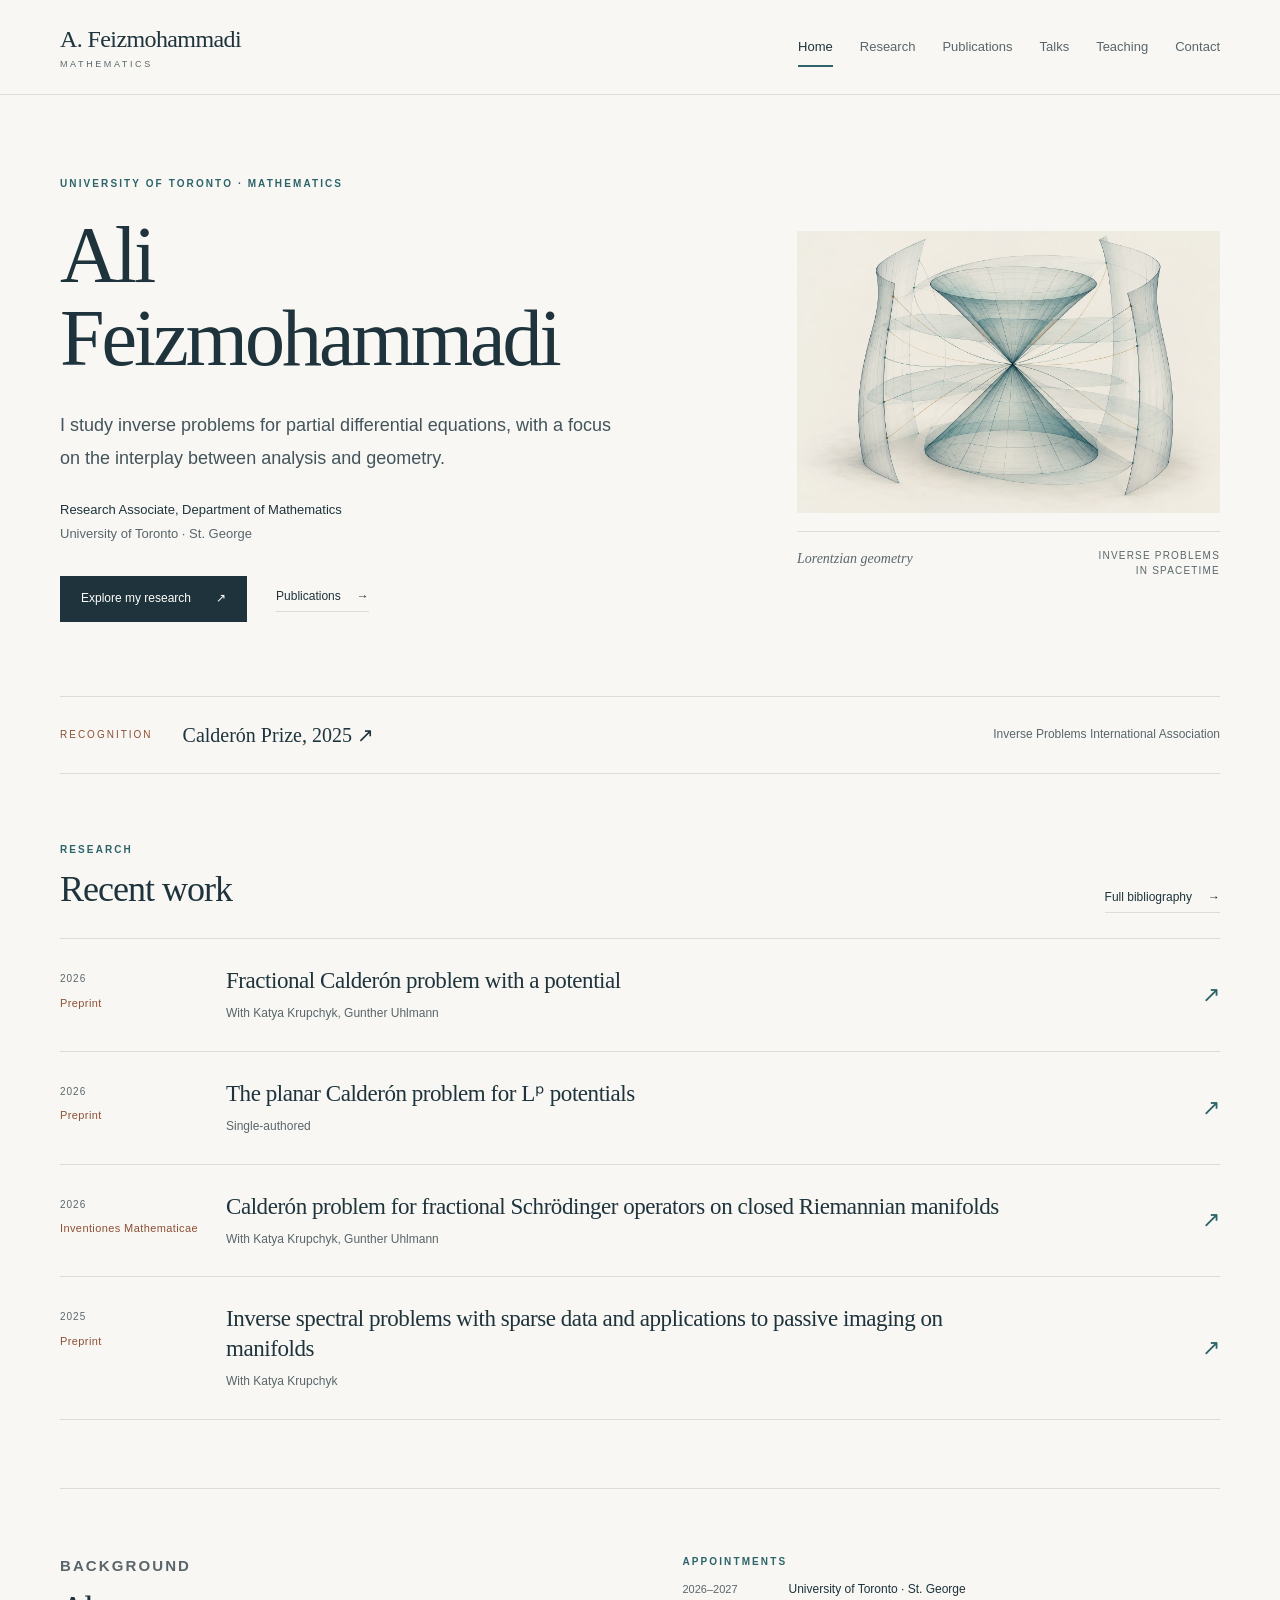
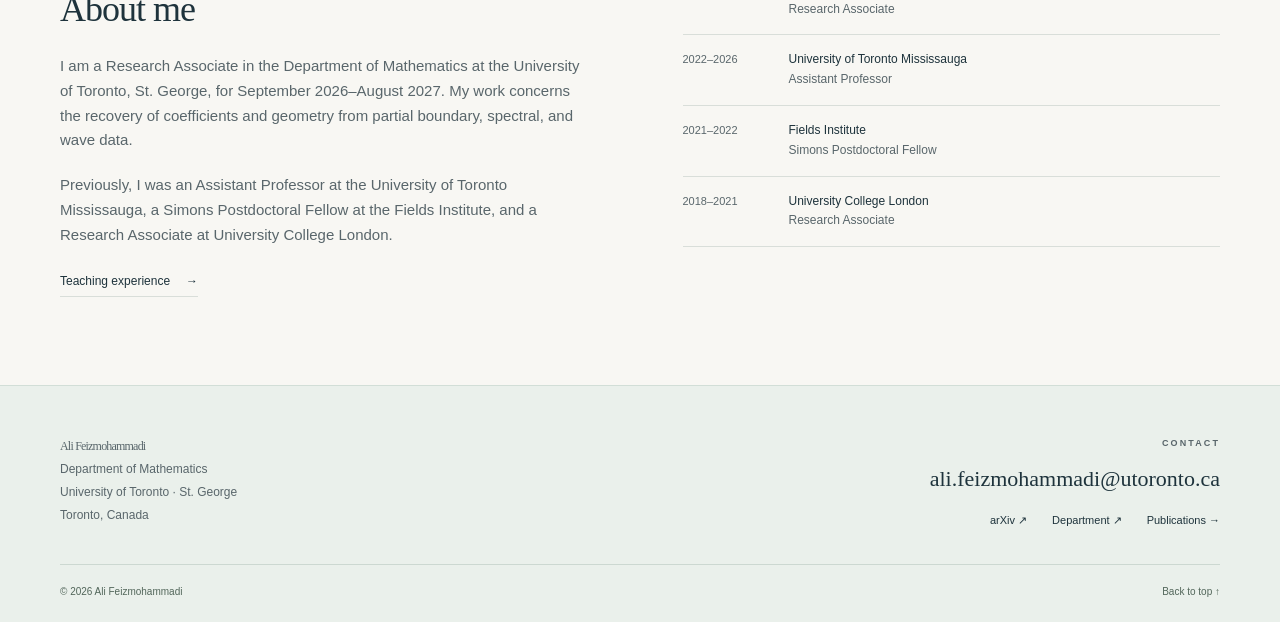
==== commit a15e99d3: "Replace homepage artwork with Lorentzian spacetime illustration" ====
--- a/index.html
+++ b/index.html
@@ -25,7 +25,7 @@
   <p class="intro">I study inverse problems for partial differential equations, with a focus on the interplay between analysis and geometry.</p>
   <p class="position"><strong>Research Associate, Department of Mathematics</strong><br>University of Toronto · St. George</p>
   <div class="hero-actions"><a class="button" href="research.html">Explore my research <span aria-hidden="true">↗</span></a><a class="text-link" href="publications.html">Publications <span aria-hidden="true">→</span></a></div>
-</div><figure class="hero-art"><svg viewBox="0 0 410 385" fill="none" xmlns="http://www.w3.org/2000/svg" aria-hidden="true"><path d="M28 335H382M28 40V335" stroke="#becbc3" stroke-width=".6"/><path d="M24 60h8M24 150h8M24 240h8M80 331v8M200 331v8M320 331v8" stroke="#b8c7bd" stroke-width=".6"/><polyline points="375.89,258.37 373.85,257.70 371.82,257.02 369.78,256.33 367.75,255.64 365.73,254.93 363.70,254.22 361.68,253.50 359.67,252.77 357.65,252.03 355.64,251.27 353.63,250.51 351.63,249.72 349.63,248.93 347.63,248.12 345.63,247.29 343.64,246.45 341.65,245.59 339.67,244.71 337.68,243.81 335.71,242.89 333.73,241.95 331.76,240.99 329.79,240.00 327.82,238.99 325.86,237.96 323.90,236.90 321.94,235.82 319.98,234.72 318.03,233.58 316.09,232.42 314.14,231.23 312.20,230.02 310.26,228.78 308.33,227.51 306.39,226.21 304.47,224.88 302.54,223.53 300.62,222.15 298.70,220.74 296.78,219.31 294.87,217.85 292.96,216.37 291.05,214.86 289.15,213.32 287.25,211.77 285.35,210.19 283.46,208.59 281.57,206.97 279.68,205.34 277.79,203.69 275.91,202.02 274.03,200.34 272.16,198.65 270.29,196.95 268.42,195.25 266.55,193.54 264.69,191.82 262.83,190.11 260.97,188.40 259.12,186.69 257.27,184.98 255.43,183.29 253.58,181.60 251.74,179.93 249.90,178.28 248.07,176.64 246.24,175.02 244.41,173.43 242.59,171.86 240.77,170.32 238.95,168.81 237.13,167.32 235.32,165.88 233.51,164.47 231.71,163.09 229.90,161.76 228.10,160.47 226.31,159.22 224.51,158.01 222.72,156.86 220.94,155.74 219.15,154.68 217.37,153.67 215.60,152.70 213.82,151.79 212.05,150.93 210.28,150.12 208.52,149.36 206.76,148.65 205.00,148.00 203.24,147.40 201.49,146.85 199.74,146.35 198.00,145.91 196.26,145.51 194.52,145.16 192.78,144.86 191.05,144.61 189.32,144.41 187.59,144.25 185.87,144.13 184.15,144.06 182.43,144.02 180.72,144.03 179.00,144.07 177.30,144.14 175.59,144.26 173.89,144.40 172.19,144.57 170.50,144.77 168.81,144.99 167.12,145.24 165.43,145.51 163.75,145.80 162.07,146.11 160.39,146.43 158.72,146.77 157.05,147.11 155.38,147.47 153.72,147.83 152.06,148.20 150.40,148.57 148.75,148.95 147.10,149.32 145.45,149.69 143.81,150.06 142.16,150.43 140.53,150.78 138.89,151.13 137.26,151.47 135.63,151.80 134.00,152.12 132.38,152.42 130.76,152.71 129.15,152.99 127.53,153.25 125.92,153.49 124.32,153.71 122.71,153.92 121.11,154.10 119.52,154.27 117.92,154.42 116.33,154.54 114.74,154.64 113.16,154.73 111.58,154.79 110.00,154.83 108.42,154.85 106.85,154.84 105.28,154.82 103.72,154.77 102.15,154.70 100.59,154.61 99.04,154.50 97.49,154.36 95.94,154.21 94.39,154.04 92.85,153.84 91.30,153.63 89.77,153.39 88.23,153.14 86.70,152.87 85.17,152.58 83.65,152.27 82.13,151.95 80.61,151.61 79.10,151.25 77.58,150.88 76.07,150.49 74.57,150.09 73.07,149.67 71.57,149.24 70.07,148.80 68.58,148.35 67.09,147.88 65.60,147.40 64.12,146.91 62.64,146.42 61.16,145.91 59.69,145.39" fill="none" stroke="#467176" stroke-opacity=".22" stroke-width=".6"/><polyline points="308.93,304.61 307.63,303.11 306.33,301.60 305.04,300.07 303.74,298.52 302.46,296.95 301.17,295.37 299.89,293.76 298.61,292.14 297.33,290.51 296.06,288.85 294.79,287.18 293.53,285.48 292.26,283.78 291.01,282.05 289.75,280.31 288.50,278.55 287.25,276.77 286.00,274.98 284.76,273.17 283.52,271.35 282.29,269.51 281.05,267.66 279.82,265.79 278.60,263.92 277.38,262.02 276.16,260.12 274.94,258.20 273.73,256.28 272.52,254.34 271.31,252.39 270.11,250.44 268.91,248.47 267.71,246.50 266.52,244.53 265.33,242.54 264.14,240.55 262.96,238.56 261.78,236.56 260.61,234.57 259.43,232.56 258.26,230.56 257.10,228.56 255.93,226.56 254.77,224.56 253.62,222.57 252.46,220.57 251.31,218.59 250.17,216.60 249.03,214.63 247.89,212.66 246.75,210.70 245.62,208.75 244.49,206.80 243.36,204.87 242.24,202.95 241.12,201.05 240.00,199.15 238.88,197.27 237.77,195.40 236.67,193.55 235.56,191.72 234.46,189.90 233.37,188.10 232.27,186.32 231.18,184.56 230.10,182.82 229.01,181.09 227.93,179.39 226.85,177.71 225.78,176.05 224.71,174.42 223.64,172.80 222.58,171.21 221.52,169.65 220.46,168.11 219.41,166.59 218.36,165.09 217.31,163.62 216.27,162.18 215.23,160.76 214.19,159.37 213.15,158.00 212.12,156.66 211.10,155.35 210.07,154.06 209.05,152.79 208.03,151.56 207.02,150.35 206.01,149.16 205.00,148.00 204.00,146.87 202.99,145.76 202.00,144.67 201.00,143.62 200.01,142.58 199.02,141.58 198.04,140.59 197.06,139.63 196.08,138.70 195.11,137.79 194.13,136.90 193.17,136.03 192.20,135.19 191.24,134.37 190.28,133.57 189.33,132.79 188.38,132.03 187.43,131.29 186.48,130.58 185.54,129.88 184.60,129.20 183.67,128.54 182.74,127.89 181.81,127.26 180.88,126.65 179.96,126.06 179.04,125.48 178.13,124.92 177.22,124.37 176.31,123.83 175.40,123.31 174.50,122.80 173.60,122.30 172.71,121.81 171.82,121.34 170.93,120.87 170.04,120.42 169.16,119.97 168.28,119.53 167.41,119.10 166.53,118.68 165.67,118.27 164.80,117.86 163.94,117.45 163.08,117.06 162.22,116.66 161.37,116.27 160.52,115.89 159.68,115.51 158.83,115.13 158.00,114.75 157.16,114.38 156.33,114.00 155.50,113.63 154.67,113.25 153.85,112.88 153.03,112.51 152.21,112.13 151.40,111.76 150.59,111.38 149.79,111.00 148.98,110.62 148.19,110.23 147.39,109.84 146.60,109.45 145.81,109.06 145.02,108.66 144.24,108.25 143.46,107.84 142.68,107.43 141.91,107.01 141.14,106.58 140.37,106.15 139.61,105.71 138.85,105.27 138.10,104.82 137.34,104.36 136.59,103.90 135.85,103.43 135.10,102.95 134.36,102.46 133.63,101.97 132.89,101.47 132.16,100.96 131.44,100.44 130.71,99.92 129.99,99.39 129.28,98.84 128.56,98.29 127.85,97.74" fill="none" stroke="#467176" stroke-opacity=".22" stroke-width=".6"/><polyline points="200.63,319.40 200.69,316.93 200.74,314.47 200.80,312.02 200.85,309.59 200.91,307.17 200.96,304.76 201.02,302.36 201.07,299.98 201.13,297.61 201.18,295.25 201.23,292.91 201.29,290.57 201.34,288.25 201.40,285.95 201.45,283.65 201.50,281.37 201.55,279.10 201.61,276.85 201.66,274.60 201.71,272.37 201.77,270.15 201.82,267.95 201.87,265.76 201.92,263.58 201.97,261.41 202.02,259.26 202.08,257.11 202.13,254.99 202.18,252.87 202.23,250.77 202.28,248.68 202.33,246.60 202.38,244.53 202.43,242.48 202.48,240.44 202.53,238.42 202.58,236.40 202.63,234.40 202.68,232.41 202.73,230.44 202.78,228.47 202.83,226.53 202.88,224.59 202.93,222.66 202.98,220.75 203.02,218.85 203.07,216.97 203.12,215.09 203.17,213.23 203.22,211.39 203.26,209.55 203.31,207.73 203.36,205.92 203.41,204.13 203.45,202.34 203.50,200.57 203.55,198.81 203.59,197.07 203.64,195.34 203.69,193.62 203.73,191.91 203.78,190.22 203.82,188.54 203.87,186.87 203.91,185.21 203.96,183.57 204.01,181.94 204.05,180.32 204.10,178.72 204.14,177.13 204.18,175.55 204.23,173.98 204.27,172.43 204.32,170.89 204.36,169.37 204.40,167.85 204.45,166.35 204.49,164.86 204.53,163.39 204.58,161.92 204.62,160.47 204.66,159.04 204.71,157.61 204.75,156.20 204.79,154.80 204.83,153.42 204.87,152.04 204.92,150.68 204.96,149.33 205.00,148.00 205.04,146.68 205.08,145.37 205.12,144.07 205.16,142.79 205.21,141.52 205.25,140.26 205.29,139.02 205.33,137.79 205.37,136.57 205.41,135.36 205.45,134.17 205.49,132.99 205.53,131.82 205.56,130.66 205.60,129.52 205.64,128.39 205.68,127.27 205.72,126.17 205.76,125.08 205.80,124.00 205.84,122.94 205.87,121.88 205.91,120.84 205.95,119.82 205.99,118.80 206.02,117.80 206.06,116.81 206.10,115.84 206.14,114.88 206.17,113.93 206.21,112.99 206.25,112.06 206.28,111.15 206.32,110.25 206.35,109.37 206.39,108.49 206.43,107.63 206.46,106.79 206.50,105.95 206.53,105.13 206.57,104.32 206.60,103.52 206.64,102.74 206.67,101.97 206.70,101.21 206.74,100.47 206.77,99.73 206.81,99.02 206.84,98.31 206.87,97.61 206.91,96.93 206.94,96.26 206.97,95.61 207.01,94.97 207.04,94.34 207.07,93.72 207.11,93.11 207.14,92.52 207.17,91.94 207.20,91.38 207.23,90.82 207.27,90.28 207.30,89.76 207.33,89.24 207.36,88.74 207.39,88.25 207.42,87.77 207.45,87.31 207.48,86.86 207.51,86.42 207.54,85.99 207.57,85.58 207.60,85.18 207.63,84.79 207.66,84.42 207.69,84.06 207.72,83.71 207.75,83.37 207.78,83.05 207.81,82.74 207.84,82.44 207.87,82.15 207.90,81.88 207.92,81.62 207.95,81.37 207.98,81.14 208.01,80.92 208.04,80.71 208.06,80.51 208.09,80.33" fill="none" stroke="#467176" stroke-opacity=".22" stroke-width=".6"/><polyline points="94.13,302.11 95.51,300.69 96.90,299.26 98.28,297.81 99.65,296.34 101.02,294.86 102.39,293.36 103.76,291.83 105.12,290.29 106.47,288.74 107.83,287.16 109.18,285.56 110.53,283.95 111.87,282.32 113.21,280.67 114.55,279.00 115.88,277.31 117.21,275.60 118.54,273.88 119.86,272.14 121.18,270.38 122.50,268.61 123.81,266.82 125.12,265.01 126.43,263.19 127.73,261.35 129.03,259.50 130.32,257.63 131.62,255.75 132.91,253.86 134.19,251.95 135.47,250.04 136.75,248.11 138.03,246.18 139.30,244.23 140.57,242.28 141.83,240.31 143.09,238.35 144.35,236.37 145.60,234.39 146.86,232.41 148.10,230.42 149.35,228.44 150.59,226.45 151.82,224.46 153.06,222.47 154.29,220.48 155.51,218.50 156.74,216.52 157.96,214.54 159.17,212.57 160.39,210.61 161.60,208.65 162.80,206.71 164.01,204.77 165.20,202.84 166.40,200.93 167.59,199.03 168.78,197.14 169.97,195.26 171.15,193.41 172.33,191.56 173.50,189.74 174.67,187.93 175.84,186.14 177.01,184.37 178.17,182.62 179.32,180.89 180.48,179.18 181.63,177.50 182.78,175.83 183.92,174.19 185.06,172.58 186.20,170.99 187.33,169.42 188.46,167.88 189.59,166.36 190.71,164.88 191.83,163.41 192.95,161.98 194.06,160.57 195.17,159.19 196.28,157.83 197.38,156.51 198.48,155.21 199.57,153.94 200.67,152.69 201.75,151.48 202.84,150.29 203.92,149.13 205.00,148.00 206.07,146.90 207.15,145.82 208.21,144.77 209.28,143.75 210.34,142.75 211.40,141.78 212.45,140.84 213.50,139.92 214.55,139.03 215.59,138.16 216.63,137.32 217.67,136.51 218.70,135.71 219.73,134.94 220.76,134.19 221.78,133.47 222.80,132.76 223.82,132.08 224.83,131.42 225.84,130.78 226.85,130.16 227.85,129.55 228.85,128.97 229.85,128.40 230.84,127.85 231.83,127.31 232.81,126.79 233.79,126.29 234.77,125.80 235.75,125.32 236.72,124.86 237.69,124.41 238.65,123.97 239.61,123.54 240.57,123.13 241.52,122.72 242.47,122.32 243.42,121.93 244.37,121.55 245.31,121.17 246.24,120.80 247.18,120.44 248.11,120.08 249.03,119.73 249.96,119.38 250.88,119.03 251.79,118.69 252.70,118.35 253.61,118.01 254.52,117.67 255.42,117.33 256.32,117.00 257.22,116.66 258.11,116.32 259.00,115.98 259.88,115.64 260.76,115.29 261.64,114.94 262.52,114.59 263.39,114.24 264.26,113.88 265.12,113.52 265.98,113.15 266.84,112.78 267.69,112.40 268.54,112.02 269.39,111.63 270.24,111.23 271.08,110.83 271.91,110.42 272.75,110.00 273.58,109.58 274.40,109.14 275.23,108.70 276.04,108.25 276.86,107.80 277.67,107.33 278.48,106.86 279.29,106.37 280.09,105.88 280.89,105.38 281.69,104.87 282.48,104.35 283.27,103.82 284.05,103.28 284.83,102.74 285.61,102.18 286.39,101.61 287.16,101.03 287.93,100.44" fill="none" stroke="#467176" stroke-opacity=".22" stroke-width=".6"/><polyline points="31.48,253.94 33.54,253.32 35.59,252.70 37.65,252.07 39.70,251.43 41.75,250.78 43.79,250.13 45.84,249.46 47.88,248.79 49.91,248.10 51.95,247.41 53.98,246.70 56.00,245.98 58.03,245.24 60.05,244.49 62.07,243.73 64.08,242.95 66.10,242.15 68.11,241.33 70.11,240.49 72.12,239.64 74.12,238.76 76.12,237.86 78.11,236.95 80.10,236.00 82.09,235.04 84.08,234.04 86.06,233.03 88.04,231.99 90.02,230.92 91.99,229.82 93.96,228.70 95.93,227.55 97.90,226.38 99.86,225.17 101.82,223.94 103.78,222.67 105.73,221.38 107.68,220.07 109.63,218.72 111.57,217.35 113.51,215.94 115.45,214.52 117.39,213.07 119.32,211.59 121.25,210.09 123.17,208.56 125.10,207.02 127.02,205.45 128.94,203.86 130.85,202.26 132.76,200.64 134.67,199.01 136.58,197.36 138.48,195.71 140.38,194.04 142.28,192.37 144.17,190.70 146.06,189.02 147.95,187.34 149.83,185.67 151.72,184.00 153.59,182.33 155.47,180.68 157.34,179.04 159.21,177.42 161.08,175.81 162.95,174.22 164.81,172.66 166.66,171.12 168.52,169.60 170.37,168.12 172.22,166.67 174.07,165.25 175.91,163.87 177.75,162.52 179.59,161.22 181.42,159.96 183.25,158.74 185.08,157.57 186.91,156.44 188.73,155.37 190.55,154.34 192.37,153.36 194.18,152.44 195.99,151.56 197.80,150.74 199.60,149.98 201.41,149.26 203.20,148.60 205.00,148.00 206.79,147.45 208.58,146.95 210.37,146.51 212.15,146.12 213.93,145.78 215.71,145.49 217.49,145.25 219.26,145.06 221.03,144.92 222.79,144.82 224.56,144.77 226.32,144.76 228.07,144.80 229.83,144.87 231.58,144.98 233.33,145.13 235.07,145.31 236.82,145.53 238.56,145.77 240.29,146.04 242.02,146.34 243.76,146.66 245.48,147.01 247.21,147.37 248.93,147.75 250.65,148.14 252.36,148.55 254.08,148.97 255.78,149.40 257.49,149.83 259.19,150.27 260.90,150.71 262.59,151.15 264.29,151.59 265.98,152.03 267.67,152.46 269.35,152.89 271.04,153.31 272.72,153.72 274.39,154.12 276.07,154.50 277.74,154.88 279.41,155.23 281.07,155.58 282.73,155.90 284.39,156.21 286.05,156.50 287.70,156.77 289.35,157.02 291.00,157.25 292.64,157.46 294.28,157.65 295.92,157.81 297.56,157.96 299.19,158.08 300.82,158.18 302.45,158.25 304.07,158.31 305.69,158.34 307.31,158.34 308.92,158.33 310.53,158.29 312.14,158.23 313.75,158.15 315.35,158.05 316.95,157.92 318.55,157.78 320.14,157.61 321.73,157.43 323.32,157.22 324.90,157.00 326.49,156.76 328.06,156.50 329.64,156.22 331.21,155.92 332.78,155.61 334.35,155.29 335.91,154.94 337.47,154.59 339.03,154.21 340.59,153.83 342.14,153.43 343.69,153.02 345.23,152.60 346.78,152.16 348.32,151.72 349.86,151.26 351.39,150.80 352.92,150.33 354.45,149.84" fill="none" stroke="#467176" stroke-opacity=".22" stroke-width=".6"/><polyline points="32.21,184.07 34.08,184.23 35.96,184.38 37.83,184.52 39.70,184.66 41.58,184.80 43.45,184.92 45.33,185.04 47.21,185.14 49.08,185.24 50.96,185.33 52.85,185.41 54.73,185.47 56.61,185.52 58.50,185.56 60.38,185.59 62.27,185.60 64.16,185.60 66.05,185.58 67.94,185.54 69.83,185.49 71.72,185.42 73.61,185.33 75.51,185.22 77.40,185.08 79.30,184.93 81.20,184.75 83.10,184.55 85.00,184.33 86.90,184.08 88.80,183.81 90.70,183.51 92.61,183.19 94.51,182.84 96.42,182.46 98.33,182.05 100.24,181.62 102.15,181.16 104.06,180.67 105.97,180.15 107.89,179.61 109.80,179.03 111.72,178.43 113.63,177.80 115.55,177.15 117.47,176.47 119.39,175.76 121.31,175.03 123.24,174.28 125.16,173.50 127.09,172.70 129.01,171.88 130.94,171.05 132.87,170.19 134.80,169.32 136.73,168.44 138.66,167.55 140.59,166.64 142.52,165.73 144.46,164.81 146.40,163.90 148.33,162.98 150.27,162.06 152.21,161.15 154.15,160.24 156.09,159.35 158.04,158.47 159.98,157.60 161.92,156.75 163.87,155.93 165.82,155.12 167.77,154.35 169.72,153.60 171.67,152.89 173.62,152.21 175.57,151.57 177.53,150.98 179.48,150.42 181.44,149.91 183.39,149.45 185.35,149.03 187.31,148.67 189.27,148.36 191.24,148.11 193.20,147.92 195.16,147.78 197.13,147.70 199.09,147.68 201.06,147.73 203.03,147.83 205.00,148.00 206.97,148.23 208.94,148.52 210.92,148.88 212.89,149.29 214.87,149.77 216.84,150.31 218.82,150.90 220.80,151.56 222.78,152.27 224.76,153.03 226.74,153.85 228.72,154.72 230.71,155.64 232.69,156.60 234.68,157.61 236.67,158.67 238.66,159.76 240.65,160.89 242.64,162.05 244.63,163.24 246.62,164.47 248.62,165.71 250.61,166.98 252.61,168.27 254.61,169.58 256.61,170.90 258.61,172.23 260.61,173.57 262.61,174.91 264.61,176.26 266.62,177.60 268.62,178.94 270.63,180.28 272.64,181.61 274.65,182.93 276.66,184.23 278.67,185.52 280.68,186.80 282.69,188.05 284.71,189.29 286.72,190.50 288.74,191.69 290.76,192.85 292.78,193.99 294.80,195.11 296.82,196.19 298.84,197.25 300.87,198.28 302.89,199.28 304.92,200.25 306.94,201.18 308.97,202.09 311.00,202.97 313.03,203.82 315.06,204.64 317.09,205.43 319.13,206.19 321.16,206.92 323.20,207.63 325.24,208.30 327.27,208.95 329.31,209.57 331.35,210.17 333.39,210.74 335.44,211.29 337.48,211.82 339.53,212.32 341.57,212.81 343.62,213.27 345.67,213.71 347.72,214.14 349.77,214.54 351.82,214.93 353.87,215.31 355.93,215.67 357.98,216.02 360.04,216.35 362.09,216.67 364.15,216.98 366.21,217.28 368.27,217.57 370.33,217.85 372.40,218.12 374.46,218.38 376.53,218.63 378.59,218.88 380.66,219.13 382.73,219.36 384.80,219.60 386.87,219.82" fill="none" stroke="#467176" stroke-opacity=".22" stroke-width=".6"/><polyline points="82.98,124.61 84.17,125.25 85.36,125.87 86.56,126.49 87.76,127.09 88.96,127.68 90.17,128.25 91.38,128.82 92.60,129.36 93.82,129.90 95.04,130.41 96.27,130.92 97.50,131.41 98.73,131.88 99.97,132.34 101.21,132.78 102.46,133.20 103.70,133.61 104.96,134.00 106.21,134.38 107.48,134.74 108.74,135.08 110.01,135.41 111.28,135.71 112.55,136.00 113.83,136.28 115.12,136.54 116.40,136.78 117.69,137.00 118.99,137.20 120.29,137.39 121.59,137.57 122.89,137.73 124.20,137.87 125.51,137.99 126.83,138.11 128.15,138.20 129.48,138.28 130.80,138.35 132.13,138.41 133.47,138.45 134.81,138.48 136.15,138.50 137.50,138.51 138.85,138.51 140.20,138.50 141.56,138.48 142.92,138.46 144.29,138.43 145.66,138.39 147.03,138.35 148.40,138.31 149.78,138.26 151.17,138.21 152.56,138.17 153.95,138.12 155.34,138.08 156.74,138.04 158.14,138.01 159.55,137.98 160.96,137.97 162.37,137.96 163.79,137.96 165.21,137.98 166.64,138.00 168.07,138.05 169.50,138.11 170.94,138.19 172.38,138.29 173.82,138.41 175.27,138.55 176.72,138.71 178.17,138.90 179.63,139.12 181.09,139.37 182.56,139.64 184.03,139.94 185.50,140.28 186.98,140.65 188.46,141.05 189.95,141.49 191.43,141.97 192.93,142.48 194.42,143.03 195.92,143.62 197.43,144.24 198.93,144.91 200.44,145.62 201.96,146.37 203.48,147.17 205.00,148.00 206.53,148.88 208.06,149.80 209.59,150.76 211.13,151.76 212.67,152.81 214.21,153.90 215.76,155.03 217.31,156.21 218.87,157.42 220.43,158.68 221.99,159.97 223.56,161.31 225.13,162.68 226.70,164.09 228.28,165.54 229.86,167.02 231.45,168.54 233.04,170.08 234.63,171.67 236.23,173.28 237.83,174.91 239.43,176.58 241.04,178.27 242.65,179.99 244.27,181.72 245.89,183.48 247.51,185.26 249.14,187.05 250.77,188.86 252.40,190.68 254.04,192.52 255.68,194.36 257.33,196.21 258.98,198.07 260.63,199.93 262.29,201.80 263.95,203.66 265.61,205.53 267.28,207.39 268.95,209.24 270.63,211.10 272.31,212.94 273.99,214.77 275.68,216.60 277.37,218.41 279.06,220.21 280.76,221.99 282.46,223.76 284.17,225.51 285.88,227.25 287.59,228.96 289.31,230.66 291.03,232.34 292.75,233.99 294.48,235.62 296.21,237.23 297.95,238.82 299.69,240.38 301.43,241.92 303.17,243.44 304.92,244.93 306.68,246.40 308.44,247.84 310.20,249.26 311.96,250.65 313.73,252.02 315.51,253.37 317.28,254.69 319.06,255.99 320.85,257.27 322.63,258.53 324.42,259.76 326.22,260.97 328.02,262.16 329.82,263.33 331.63,264.48 333.44,265.61 335.25,266.73 337.07,267.82 338.89,268.90 340.72,269.96 342.54,271.01 344.38,272.04 346.21,273.05 348.05,274.05 349.90,275.04 351.74,276.02 353.60,276.99 355.45,277.94 357.31,278.88" fill="none" stroke="#467176" stroke-opacity=".22" stroke-width=".6"/><polyline points="157.65,86.90 158.07,87.27 158.50,87.64 158.93,88.01 159.36,88.39 159.79,88.76 160.23,89.14 160.67,89.52 161.11,89.90 161.55,90.29 162.00,90.68 162.45,91.07 162.90,91.46 163.35,91.86 163.80,92.26 164.26,92.67 164.72,93.07 165.18,93.49 165.65,93.90 166.11,94.32 166.58,94.75 167.05,95.18 167.52,95.61 168.00,96.05 168.48,96.49 168.96,96.94 169.44,97.40 169.92,97.86 170.41,98.32 170.90,98.80 171.39,99.28 171.88,99.76 172.38,100.26 172.87,100.75 173.37,101.26 173.88,101.78 174.38,102.30 174.89,102.83 175.40,103.37 175.91,103.91 176.42,104.47 176.94,105.03 177.46,105.60 177.98,106.19 178.50,106.78 179.02,107.38 179.55,107.99 180.08,108.61 180.61,109.24 181.15,109.89 181.68,110.54 182.22,111.20 182.76,111.88 183.31,112.57 183.85,113.27 184.40,113.98 184.95,114.70 185.50,115.44 186.06,116.18 186.61,116.95 187.17,117.72 187.73,118.51 188.30,119.31 188.86,120.12 189.43,120.95 190.00,121.80 190.57,122.65 191.15,123.53 191.73,124.41 192.31,125.31 192.89,126.23 193.47,127.16 194.06,128.11 194.65,129.08 195.24,130.05 195.83,131.05 196.43,132.06 197.02,133.09 197.62,134.13 198.23,135.20 198.83,136.27 199.44,137.37 200.05,138.48 200.66,139.61 201.27,140.75 201.89,141.92 202.50,143.10 203.13,144.30 203.75,145.51 204.37,146.75 205.00,148.00 205.63,149.27 206.26,150.56 206.90,151.86 207.53,153.19 208.17,154.53 208.81,155.89 209.45,157.26 210.10,158.66 210.75,160.07 211.40,161.50 212.05,162.95 212.70,164.42 213.36,165.91 214.02,167.41 214.68,168.93 215.34,170.47 216.01,172.02 216.68,173.60 217.35,175.19 218.02,176.79 218.70,178.42 219.37,180.06 220.05,181.72 220.73,183.39 221.42,185.09 222.10,186.79 222.79,188.52 223.48,190.26 224.18,192.01 224.87,193.78 225.57,195.57 226.27,197.37 226.97,199.18 227.68,201.01 228.38,202.85 229.09,204.71 229.80,206.58 230.52,208.46 231.23,210.36 231.95,212.27 232.67,214.19 233.39,216.12 234.12,218.07 234.84,220.02 235.57,221.99 236.31,223.96 237.04,225.95 237.78,227.94 238.51,229.95 239.26,231.96 240.00,233.98 240.74,236.01 241.49,238.04 242.24,240.09 242.99,242.14 243.75,244.19 244.50,246.25 245.26,248.32 246.02,250.39 246.79,252.46 247.55,254.54 248.32,256.62 249.09,258.70 249.86,260.79 250.64,262.87 251.42,264.96 252.19,267.05 252.98,269.14 253.76,271.23 254.55,273.32 255.33,275.40 256.13,277.49 256.92,279.57 257.71,281.65 258.51,283.73 259.31,285.80 260.11,287.87 260.92,289.93 261.72,291.99 262.53,294.05 263.34,296.09 264.16,298.13 264.97,300.17 265.79,302.20 266.61,304.21 267.43,306.22 268.26,308.23 269.09,310.22 269.91,312.20 270.75,314.18" fill="none" stroke="#467176" stroke-opacity=".22" stroke-width=".6"/><polyline points="234.28,154.45 234.29,154.97 234.28,155.47 234.25,155.97 234.20,156.47 234.14,156.95 234.05,157.43 233.94,157.90 233.81,158.35 233.66,158.80 233.49,159.25 233.30,159.68 233.09,160.10 232.86,160.51 232.61,160.91 232.34,161.30 232.05,161.68 231.75,162.05 231.42,162.41 231.08,162.76 230.71,163.10 230.33,163.42 229.93,163.74 229.51,164.04 229.08,164.34 228.63,164.62 228.16,164.90 227.67,165.16 227.17,165.41 226.65,165.65 226.11,165.88 225.56,166.11 225.00,166.32 224.42,166.52 223.83,166.71 223.22,166.89 222.60,167.07 221.97,167.23 221.32,167.38 220.66,167.53 219.99,167.67 219.31,167.80 218.62,167.92 217.92,168.03 217.21,168.13 216.49,168.23 215.77,168.32 215.03,168.40 214.29,168.48 213.54,168.55 212.78,168.61 212.02,168.67 211.25,168.72 210.48,168.76 209.71,168.80 208.93,168.83 208.15,168.86 207.36,168.88 206.58,168.89 205.79,168.90 205.00,168.90 204.21,168.90 203.42,168.89 202.64,168.88 201.85,168.86 201.07,168.83 200.29,168.80 199.52,168.76 198.75,168.72 197.98,168.67 197.22,168.61 196.46,168.55 195.71,168.48 194.97,168.40 194.23,168.32 193.51,168.23 192.79,168.13 192.08,168.03 191.38,167.92 190.69,167.80 190.01,167.67 189.34,167.53 188.68,167.38 188.03,167.23 187.40,167.07 186.78,166.89 186.17,166.71 185.58,166.52 185.00,166.32 184.44,166.11 183.89,165.88 183.35,165.65 182.83,165.41 182.33,165.16 181.84,164.90 181.37,164.62 180.92,164.34 180.49,164.04 180.07,163.74 179.67,163.42 179.29,163.10 178.92,162.76 178.58,162.41 178.25,162.05 177.95,161.68 177.66,161.30 177.39,160.91 177.14,160.51 176.91,160.10 176.70,159.68 176.51,159.25 176.34,158.80 176.19,158.35 176.06,157.90 175.95,157.43 175.86,156.95 175.80,156.47 175.75,155.97 175.72,155.47 175.71,154.97 175.72,154.45 175.75,153.93 175.80,153.40 175.87,152.87 175.97,152.33 176.08,151.79 176.21,151.24 176.36,150.69 176.53,150.13 176.71,149.57 176.92,149.01 177.15,148.45 177.39,147.88 177.66,147.31 177.94,146.75 178.24,146.18 178.56,145.62 178.89,145.05 179.24,144.49 179.61,143.93 180.00,143.37 180.40,142.81 180.82,142.26 181.25,141.72 181.70,141.18 182.17,140.64 182.65,140.11 183.14,139.59 183.65,139.08 184.17,138.58 184.71,138.08 185.25,137.59 185.82,137.12 186.39,136.65 186.97,136.19 187.57,135.75 188.18,135.32 188.80,134.90 189.43,134.50 190.07,134.11 190.71,133.73 191.37,133.37 192.04,133.02 192.71,132.69 193.40,132.38 194.08,132.08 194.78,131.80 195.48,131.54 196.19,131.30 196.91,131.07 197.63,130.86 198.35,130.68 199.08,130.51 199.81,130.36 200.55,130.23 201.28,130.12 202.02,130.02 202.77,129.95 203.51,129.90 204.25,129.87 205.00,129.86 205.75,129.87 206.49,129.90 207.23,129.95 207.98,130.02 208.72,130.12 209.45,130.23 210.19,130.36 210.92,130.51 211.65,130.68 212.37,130.86 213.09,131.07 213.81,131.30 214.52,131.54 215.22,131.80 215.92,132.08 216.60,132.38 217.29,132.69 217.96,133.02 218.63,133.37 219.29,133.73 219.93,134.11 220.57,134.50 221.20,134.90 221.82,135.32 222.43,135.75 223.03,136.19 223.61,136.65 224.18,137.12 224.75,137.59 225.29,138.08 225.83,138.58 226.35,139.08 226.86,139.59 227.35,140.11 227.83,140.64 228.30,141.18 228.75,141.72 229.18,142.26 229.60,142.81 230.00,143.37 230.39,143.93 230.76,144.49 231.11,145.05 231.44,145.62 231.76,146.18 232.06,146.75 232.34,147.31 232.61,147.88 232.85,148.45 233.08,149.01 233.29,149.57 233.47,150.13 233.64,150.69 233.79,151.24 233.92,151.79 234.03,152.33 234.13,152.87 234.20,153.40 234.25,153.93 234.28,154.45" fill="none" stroke="#9a684e" stroke-opacity=".85" stroke-width="0.9"/><polyline points="241.42,157.66 241.44,158.30 241.43,158.94 241.40,159.56 241.35,160.17 241.27,160.77 241.16,161.36 241.03,161.94 240.88,162.50 240.70,163.06 240.49,163.59 240.26,164.12 240.01,164.63 239.73,165.13 239.42,165.61 239.09,166.08 238.74,166.54 238.36,166.98 237.96,167.41 237.54,167.82 237.09,168.22 236.62,168.60 236.12,168.97 235.60,169.32 235.06,169.66 234.50,169.99 233.92,170.30 233.32,170.59 232.69,170.88 232.05,171.14 231.38,171.40 230.70,171.64 230.00,171.87 229.28,172.09 228.54,172.29 227.78,172.48 227.01,172.66 226.22,172.83 225.41,172.99 224.59,173.14 223.76,173.28 222.91,173.40 222.05,173.52 221.17,173.63 220.28,173.73 219.38,173.82 218.47,173.90 217.55,173.98 216.63,174.05 215.69,174.11 214.74,174.17 213.79,174.22 212.83,174.26 211.86,174.30 210.89,174.33 209.92,174.36 208.94,174.38 207.96,174.40 206.97,174.41 205.99,174.41 205.00,174.42 204.01,174.41 203.03,174.41 202.04,174.40 201.06,174.38 200.08,174.36 199.11,174.33 198.14,174.30 197.17,174.26 196.21,174.22 195.26,174.17 194.31,174.11 193.37,174.05 192.45,173.98 191.53,173.90 190.62,173.82 189.72,173.73 188.83,173.63 187.95,173.52 187.09,173.40 186.24,173.28 185.41,173.14 184.59,172.99 183.78,172.83 182.99,172.66 182.22,172.48 181.46,172.29 180.72,172.09 180.00,171.87 179.30,171.64 178.62,171.40 177.95,171.14 177.31,170.88 176.68,170.59 176.08,170.30 175.50,169.99 174.94,169.66 174.40,169.32 173.88,168.97 173.38,168.60 172.91,168.22 172.46,167.82 172.04,167.41 171.64,166.98 171.26,166.54 170.91,166.08 170.58,165.61 170.27,165.13 169.99,164.63 169.74,164.12 169.51,163.59 169.30,163.06 169.12,162.50 168.97,161.94 168.84,161.36 168.73,160.77 168.65,160.17 168.60,159.56 168.57,158.94 168.56,158.30 168.58,157.66 168.63,157.01 168.70,156.34 168.79,155.67 168.91,155.00 169.06,154.31 169.23,153.62 169.42,152.92 169.64,152.21 169.88,151.50 170.14,150.79 170.43,150.07 170.74,149.35 171.07,148.63 171.43,147.90 171.80,147.18 172.20,146.45 172.62,145.73 173.06,145.00 173.53,144.28 174.01,143.56 174.51,142.85 175.04,142.14 175.58,141.43 176.14,140.73 176.72,140.03 177.32,139.35 177.93,138.67 178.57,138.00 179.22,137.34 179.88,136.70 180.56,136.06 181.26,135.44 181.97,134.83 182.70,134.23 183.44,133.65 184.20,133.08 184.96,132.53 185.74,132.00 186.54,131.49 187.34,130.99 188.15,130.51 188.98,130.06 189.81,129.62 190.66,129.20 191.51,128.81 192.37,128.44 193.24,128.09 194.12,127.77 195.00,127.47 195.89,127.19 196.79,126.94 197.69,126.72 198.59,126.52 199.50,126.34 200.41,126.20 201.33,126.08 202.24,125.98 203.16,125.91 204.08,125.87 205.00,125.86 205.92,125.87 206.84,125.91 207.76,125.98 208.67,126.08 209.59,126.20 210.50,126.34 211.41,126.52 212.31,126.72 213.21,126.94 214.11,127.19 215.00,127.47 215.88,127.77 216.76,128.09 217.63,128.44 218.49,128.81 219.34,129.20 220.19,129.62 221.02,130.06 221.85,130.51 222.66,130.99 223.46,131.49 224.26,132.00 225.04,132.53 225.80,133.08 226.56,133.65 227.30,134.23 228.03,134.83 228.74,135.44 229.44,136.06 230.12,136.70 230.78,137.34 231.43,138.00 232.07,138.67 232.68,139.35 233.28,140.03 233.86,140.73 234.42,141.43 234.96,142.14 235.49,142.85 235.99,143.56 236.47,144.28 236.94,145.00 237.38,145.73 237.80,146.45 238.20,147.18 238.57,147.90 238.93,148.63 239.26,149.35 239.57,150.07 239.86,150.79 240.12,151.50 240.36,152.21 240.58,152.92 240.77,153.62 240.94,154.31 241.09,155.00 241.21,155.67 241.30,156.34 241.37,157.01 241.42,157.66" fill="none" stroke="#467176" stroke-opacity=".7" stroke-width="0.65"/><polyline points="248.55,161.29 248.59,162.06 248.59,162.82 248.56,163.57 248.50,164.30 248.42,165.02 248.30,165.72 248.15,166.41 247.97,167.08 247.76,167.73 247.52,168.37 247.25,168.99 246.96,169.60 246.63,170.18 246.27,170.75 245.88,171.30 245.46,171.83 245.02,172.34 244.54,172.83 244.04,173.31 243.50,173.76 242.94,174.20 242.36,174.62 241.74,175.01 241.10,175.39 240.43,175.76 239.73,176.10 239.01,176.42 238.27,176.73 237.50,177.02 236.70,177.29 235.89,177.55 235.04,177.79 234.18,178.01 233.30,178.22 232.39,178.42 231.46,178.59 230.52,178.76 229.55,178.91 228.56,179.05 227.56,179.18 226.54,179.29 225.51,179.40 224.45,179.49 223.39,179.58 222.31,179.66 221.21,179.72 220.11,179.78 218.99,179.84 217.86,179.89 216.73,179.93 215.58,179.96 214.42,179.99 213.26,180.02 212.09,180.04 210.92,180.06 209.74,180.07 208.56,180.08 207.37,180.09 206.19,180.09 205.00,180.09 203.81,180.09 202.63,180.09 201.44,180.08 200.26,180.07 199.08,180.06 197.91,180.04 196.74,180.02 195.58,179.99 194.42,179.96 193.27,179.93 192.14,179.89 191.01,179.84 189.89,179.78 188.79,179.72 187.69,179.66 186.61,179.58 185.55,179.49 184.49,179.40 183.46,179.29 182.44,179.18 181.44,179.05 180.45,178.91 179.48,178.76 178.54,178.59 177.61,178.42 176.70,178.22 175.82,178.01 174.96,177.79 174.11,177.55 173.30,177.29 172.50,177.02 171.73,176.73 170.99,176.42 170.27,176.10 169.57,175.76 168.90,175.39 168.26,175.01 167.64,174.62 167.06,174.20 166.50,173.76 165.96,173.31 165.46,172.83 164.98,172.34 164.54,171.83 164.12,171.30 163.73,170.75 163.37,170.18 163.04,169.60 162.75,168.99 162.48,168.37 162.24,167.73 162.03,167.08 161.85,166.41 161.70,165.72 161.58,165.02 161.50,164.30 161.44,163.57 161.41,162.82 161.41,162.06 161.45,161.29 161.51,160.50 161.60,159.70 161.72,158.89 161.87,158.07 162.05,157.24 162.26,156.40 162.50,155.56 162.77,154.70 163.06,153.84 163.38,152.97 163.73,152.10 164.11,151.22 164.51,150.33 164.95,149.45 165.40,148.56 165.88,147.67 166.39,146.78 166.93,145.90 167.48,145.01 168.07,144.12 168.67,143.24 169.30,142.37 169.95,141.49 170.63,140.63 171.32,139.77 172.04,138.92 172.78,138.08 173.53,137.25 174.31,136.44 175.11,135.63 175.92,134.84 176.76,134.06 177.61,133.30 178.48,132.56 179.36,131.83 180.26,131.12 181.18,130.43 182.11,129.77 183.05,129.12 184.01,128.50 184.98,127.90 185.96,127.32 186.95,126.77 187.96,126.25 188.97,125.76 190.00,125.29 191.03,124.85 192.07,124.44 193.12,124.06 194.18,123.71 195.24,123.39 196.31,123.11 197.39,122.86 198.47,122.64 199.55,122.45 200.64,122.30 201.72,122.18 202.82,122.09 203.91,122.04 205.00,122.02 206.09,122.04 207.18,122.09 208.28,122.18 209.36,122.30 210.45,122.45 211.53,122.64 212.61,122.86 213.69,123.11 214.76,123.39 215.82,123.71 216.88,124.06 217.93,124.44 218.97,124.85 220.00,125.29 221.03,125.76 222.04,126.25 223.05,126.77 224.04,127.32 225.02,127.90 225.99,128.50 226.95,129.12 227.89,129.77 228.82,130.43 229.74,131.12 230.64,131.83 231.52,132.56 232.39,133.30 233.24,134.06 234.08,134.84 234.89,135.63 235.69,136.44 236.47,137.25 237.22,138.08 237.96,138.92 238.68,139.77 239.37,140.63 240.05,141.49 240.70,142.37 241.33,143.24 241.93,144.12 242.52,145.01 243.07,145.90 243.61,146.78 244.12,147.67 244.60,148.56 245.05,149.45 245.49,150.33 245.89,151.22 246.27,152.10 246.62,152.97 246.94,153.84 247.23,154.70 247.50,155.56 247.74,156.40 247.95,157.24 248.13,158.07 248.28,158.89 248.40,159.70 248.49,160.50 248.55,161.29" fill="none" stroke="#467176" stroke-opacity=".7" stroke-width="0.65"/><polyline points="255.69,165.20 255.74,166.10 255.75,166.99 255.73,167.86 255.67,168.72 255.58,169.56 255.45,170.38 255.28,171.18 255.08,171.96 254.85,172.72 254.58,173.46 254.27,174.17 253.93,174.87 253.56,175.55 253.15,176.20 252.70,176.83 252.22,177.44 251.71,178.02 251.16,178.58 250.58,179.12 249.96,179.63 249.32,180.12 248.63,180.59 247.92,181.04 247.18,181.46 246.40,181.86 245.60,182.23 244.76,182.58 243.89,182.91 243.00,183.22 242.07,183.51 241.12,183.78 240.14,184.03 239.13,184.25 238.10,184.46 237.04,184.65 235.96,184.82 234.86,184.98 233.73,185.12 232.58,185.24 231.41,185.35 230.22,185.45 229.01,185.54 227.78,185.61 226.53,185.67 225.27,185.73 223.99,185.77 222.69,185.81 221.39,185.84 220.07,185.86 218.73,185.88 217.39,185.90 216.04,185.91 214.68,185.92 213.31,185.93 211.93,185.93 210.55,185.93 209.17,185.94 207.78,185.94 206.39,185.94 205.00,185.94 203.61,185.94 202.22,185.94 200.83,185.94 199.45,185.93 198.07,185.93 196.69,185.93 195.32,185.92 193.96,185.91 192.61,185.90 191.27,185.88 189.93,185.86 188.61,185.84 187.31,185.81 186.01,185.77 184.73,185.73 183.47,185.67 182.22,185.61 180.99,185.54 179.78,185.45 178.59,185.35 177.42,185.24 176.27,185.12 175.14,184.98 174.04,184.82 172.96,184.65 171.90,184.46 170.87,184.25 169.86,184.03 168.88,183.78 167.93,183.51 167.00,183.22 166.11,182.91 165.24,182.58 164.40,182.23 163.60,181.86 162.82,181.46 162.08,181.04 161.37,180.59 160.68,180.12 160.04,179.63 159.42,179.12 158.84,178.58 158.29,178.02 157.78,177.44 157.30,176.83 156.85,176.20 156.44,175.55 156.07,174.87 155.73,174.17 155.42,173.46 155.15,172.72 154.92,171.96 154.72,171.18 154.55,170.38 154.42,169.56 154.33,168.72 154.27,167.86 154.25,166.99 154.26,166.10 154.31,165.20 154.39,164.28 154.51,163.34 154.66,162.39 154.84,161.43 155.06,160.46 155.31,159.47 155.60,158.47 155.92,157.47 156.27,156.45 156.65,155.43 157.07,154.40 157.51,153.36 157.99,152.32 158.50,151.27 159.04,150.22 159.60,149.17 160.20,148.12 160.83,147.07 161.48,146.01 162.16,144.96 162.87,143.92 163.61,142.87 164.37,141.84 165.16,140.81 165.97,139.78 166.81,138.77 167.67,137.77 168.55,136.77 169.46,135.79 170.38,134.83 171.33,133.88 172.30,132.95 173.29,132.03 174.30,131.13 175.33,130.26 176.37,129.40 177.43,128.57 178.51,127.77 179.61,126.99 180.72,126.23 181.84,125.51 182.98,124.81 184.13,124.14 185.29,123.51 186.47,122.90 187.66,122.33 188.85,121.80 190.06,121.30 191.27,120.84 192.49,120.41 193.72,120.03 194.96,119.68 196.20,119.37 197.45,119.10 198.70,118.87 199.96,118.68 201.21,118.54 202.48,118.43 203.74,118.37 205.00,118.35 206.26,118.37 207.52,118.43 208.79,118.54 210.04,118.68 211.30,118.87 212.55,119.10 213.80,119.37 215.04,119.68 216.28,120.03 217.51,120.41 218.73,120.84 219.94,121.30 221.15,121.80 222.34,122.33 223.53,122.90 224.71,123.51 225.87,124.14 227.02,124.81 228.16,125.51 229.28,126.23 230.39,126.99 231.49,127.77 232.57,128.57 233.63,129.40 234.67,130.26 235.70,131.13 236.71,132.03 237.70,132.95 238.67,133.88 239.62,134.83 240.54,135.79 241.45,136.77 242.33,137.77 243.19,138.77 244.03,139.78 244.84,140.81 245.63,141.84 246.39,142.87 247.13,143.92 247.84,144.96 248.52,146.01 249.17,147.07 249.80,148.12 250.40,149.17 250.96,150.22 251.50,151.27 252.01,152.32 252.49,153.36 252.93,154.40 253.35,155.43 253.73,156.45 254.08,157.47 254.40,158.47 254.69,159.47 254.94,160.46 255.16,161.43 255.34,162.39 255.49,163.34 255.61,164.28 255.69,165.20" fill="none" stroke="#467176" stroke-opacity=".7" stroke-width="0.65"/><polyline points="262.83,169.26 262.89,170.29 262.92,171.31 262.90,172.31 262.84,173.29 262.75,174.25 262.61,175.19 262.43,176.11 262.21,177.00 261.96,177.87 261.66,178.71 261.32,179.53 260.94,180.33 260.52,181.10 260.06,181.84 259.56,182.56 259.02,183.25 258.44,183.91 257.82,184.54 257.16,185.15 256.46,185.73 255.73,186.28 254.96,186.80 254.15,187.30 253.30,187.76 252.42,188.20 251.50,188.61 250.55,189.00 249.56,189.35 248.54,189.68 247.49,189.99 246.40,190.27 245.28,190.52 244.13,190.75 242.96,190.96 241.75,191.15 240.51,191.31 239.25,191.45 237.95,191.58 236.64,191.68 235.30,191.78 233.93,191.85 232.55,191.91 231.14,191.96 229.71,191.99 228.26,192.02 226.79,192.04 225.31,192.04 223.81,192.05 222.29,192.04 220.77,192.04 219.23,192.03 217.67,192.02 216.11,192.00 214.54,191.99 212.96,191.98 211.38,191.97 209.79,191.96 208.19,191.95 206.60,191.95 205.00,191.94 203.40,191.95 201.81,191.95 200.21,191.96 198.62,191.97 197.04,191.98 195.46,191.99 193.89,192.00 192.33,192.02 190.77,192.03 189.23,192.04 187.71,192.04 186.19,192.05 184.69,192.04 183.21,192.04 181.74,192.02 180.29,191.99 178.86,191.96 177.45,191.91 176.07,191.85 174.70,191.78 173.36,191.68 172.05,191.58 170.75,191.45 169.49,191.31 168.25,191.15 167.04,190.96 165.87,190.75 164.72,190.52 163.60,190.27 162.51,189.99 161.46,189.68 160.44,189.35 159.45,189.00 158.50,188.61 157.58,188.20 156.70,187.76 155.85,187.30 155.04,186.80 154.27,186.28 153.54,185.73 152.84,185.15 152.18,184.54 151.56,183.91 150.98,183.25 150.44,182.56 149.94,181.84 149.48,181.10 149.06,180.33 148.68,179.53 148.34,178.71 148.04,177.87 147.79,177.00 147.57,176.11 147.39,175.19 147.25,174.25 147.16,173.29 147.10,172.31 147.08,171.31 147.11,170.29 147.17,169.26 147.28,168.20 147.42,167.13 147.60,166.04 147.82,164.94 148.08,163.82 148.38,162.69 148.71,161.54 149.09,160.39 149.50,159.22 149.94,158.05 150.42,156.86 150.94,155.67 151.49,154.47 152.08,153.27 152.70,152.06 153.36,150.85 154.05,149.64 154.77,148.42 155.52,147.21 156.30,145.99 157.12,144.78 157.96,143.58 158.83,142.38 159.74,141.18 160.67,140.00 161.62,138.82 162.61,137.65 163.61,136.50 164.65,135.36 165.71,134.24 166.79,133.13 167.89,132.04 169.02,130.97 170.17,129.92 171.34,128.90 172.53,127.90 173.74,126.92 174.96,125.97 176.21,125.06 177.47,124.17 178.75,123.31 180.04,122.49 181.35,121.71 182.67,120.95 184.00,120.24 185.35,119.57 186.70,118.94 188.07,118.35 189.45,117.80 190.83,117.29 192.23,116.83 193.63,116.42 195.03,116.05 196.45,115.73 197.87,115.46 199.29,115.24 200.71,115.06 202.14,114.94 203.57,114.87 205.00,114.84 206.43,114.87 207.86,114.94 209.29,115.06 210.71,115.24 212.13,115.46 213.55,115.73 214.97,116.05 216.37,116.42 217.77,116.83 219.17,117.29 220.55,117.80 221.93,118.35 223.30,118.94 224.65,119.57 226.00,120.24 227.33,120.95 228.65,121.71 229.96,122.49 231.25,123.31 232.53,124.17 233.79,125.06 235.04,125.97 236.26,126.92 237.47,127.90 238.66,128.90 239.83,129.92 240.98,130.97 242.11,132.04 243.21,133.13 244.29,134.24 245.35,135.36 246.39,136.50 247.39,137.65 248.38,138.82 249.33,140.00 250.26,141.18 251.17,142.38 252.04,143.58 252.88,144.78 253.70,145.99 254.48,147.21 255.23,148.42 255.95,149.64 256.64,150.85 257.30,152.06 257.92,153.27 258.51,154.47 259.06,155.67 259.58,156.86 260.06,158.05 260.50,159.22 260.91,160.39 261.29,161.54 261.62,162.69 261.92,163.82 262.18,164.94 262.40,166.04 262.58,167.13 262.72,168.20 262.83,169.26" fill="none" stroke="#467176" stroke-opacity=".7" stroke-width="0.65"/><polyline points="269.97,173.34 270.05,174.51 270.09,175.66 270.08,176.78 270.03,177.89 269.93,178.97 269.79,180.03 269.60,181.07 269.37,182.08 269.09,183.06 268.76,184.02 268.39,184.94 267.97,185.84 267.51,186.71 267.00,187.55 266.45,188.36 265.85,189.14 265.20,189.89 264.52,190.61 263.78,191.29 263.01,191.94 262.19,192.56 261.33,193.15 260.42,193.70 259.48,194.22 258.49,194.71 257.46,195.16 256.39,195.58 255.28,195.97 254.14,196.33 252.95,196.66 251.73,196.95 250.48,197.22 249.18,197.46 247.86,197.67 246.50,197.85 245.10,198.01 243.68,198.14 242.22,198.26 240.74,198.34 239.23,198.41 237.69,198.46 236.12,198.50 234.54,198.52 232.92,198.52 231.29,198.52 229.63,198.50 227.95,198.48 226.26,198.45 224.55,198.42 222.82,198.38 221.08,198.34 219.33,198.30 217.56,198.26 215.79,198.23 214.00,198.19 212.21,198.17 210.41,198.14 208.61,198.13 206.81,198.12 205.00,198.12 203.19,198.12 201.39,198.13 199.59,198.14 197.79,198.17 196.00,198.19 194.21,198.23 192.44,198.26 190.67,198.30 188.92,198.34 187.18,198.38 185.45,198.42 183.74,198.45 182.05,198.48 180.37,198.50 178.71,198.52 177.08,198.52 175.46,198.52 173.88,198.50 172.31,198.46 170.77,198.41 169.26,198.34 167.78,198.26 166.32,198.14 164.90,198.01 163.50,197.85 162.14,197.67 160.82,197.46 159.52,197.22 158.27,196.95 157.05,196.66 155.86,196.33 154.72,195.97 153.61,195.58 152.54,195.16 151.51,194.71 150.52,194.22 149.58,193.70 148.67,193.15 147.81,192.56 146.99,191.94 146.22,191.29 145.48,190.61 144.80,189.89 144.15,189.14 143.55,188.36 143.00,187.55 142.49,186.71 142.03,185.84 141.61,184.94 141.24,184.02 140.91,183.06 140.63,182.08 140.40,181.07 140.21,180.03 140.07,178.97 139.97,177.89 139.92,176.78 139.91,175.66 139.95,174.51 140.03,173.34 140.16,172.15 140.33,170.94 140.55,169.71 140.81,168.47 141.11,167.21 141.46,165.93 141.85,164.65 142.27,163.35 142.75,162.03 143.26,160.71 143.81,159.38 144.40,158.03 145.03,156.69 145.70,155.33 146.41,153.97 147.15,152.60 147.93,151.23 148.75,149.86 149.60,148.49 150.48,147.12 151.40,145.76 152.36,144.39 153.34,143.04 154.36,141.68 155.41,140.34 156.49,139.01 157.59,137.68 158.73,136.37 159.89,135.08 161.08,133.80 162.29,132.54 163.54,131.30 164.80,130.08 166.09,128.88 167.40,127.71 168.73,126.56 170.09,125.44 171.46,124.36 172.85,123.30 174.26,122.28 175.69,121.30 177.14,120.35 178.60,119.45 180.07,118.58 181.56,117.76 183.07,116.98 184.58,116.25 186.11,115.56 187.65,114.93 189.19,114.34 190.75,113.81 192.31,113.33 193.88,112.90 195.46,112.53 197.04,112.22 198.63,111.96 200.22,111.76 201.81,111.61 203.40,111.52 205.00,111.50 206.60,111.52 208.19,111.61 209.78,111.76 211.37,111.96 212.96,112.22 214.54,112.53 216.12,112.90 217.69,113.33 219.25,113.81 220.81,114.34 222.35,114.93 223.89,115.56 225.42,116.25 226.93,116.98 228.44,117.76 229.93,118.58 231.40,119.45 232.86,120.35 234.31,121.30 235.74,122.28 237.15,123.30 238.54,124.36 239.91,125.44 241.27,126.56 242.60,127.71 243.91,128.88 245.20,130.08 246.46,131.30 247.71,132.54 248.92,133.80 250.11,135.08 251.27,136.37 252.41,137.68 253.51,139.01 254.59,140.34 255.64,141.68 256.66,143.04 257.64,144.39 258.60,145.76 259.52,147.12 260.40,148.49 261.25,149.86 262.07,151.23 262.85,152.60 263.59,153.97 264.30,155.33 264.97,156.69 265.60,158.03 266.19,159.38 266.74,160.71 267.25,162.03 267.73,163.35 268.15,164.65 268.54,165.93 268.89,167.21 269.19,168.47 269.45,169.71 269.67,170.94 269.84,172.15 269.97,173.34" fill="none" stroke="#9a684e" stroke-opacity=".85" stroke-width="0.9"/><polyline points="277.10,177.32 277.21,178.62 277.26,179.90 277.27,181.16 277.22,182.39 277.13,183.60 276.98,184.79 276.78,185.94 276.54,187.07 276.24,188.18 275.89,189.25 275.49,190.29 275.03,191.30 274.53,192.28 273.97,193.22 273.37,194.14 272.71,195.01 272.01,195.86 271.25,196.66 270.45,197.44 269.59,198.17 268.69,198.87 267.74,199.53 266.74,200.15 265.69,200.73 264.60,201.28 263.46,201.79 262.28,202.26 261.05,202.69 259.78,203.09 258.47,203.45 257.11,203.77 255.72,204.06 254.28,204.31 252.80,204.53 251.29,204.72 249.74,204.88 248.16,205.01 246.54,205.11 244.89,205.18 243.20,205.24 241.49,205.27 239.74,205.27 237.97,205.27 236.17,205.24 234.35,205.21 232.50,205.16 230.63,205.10 228.74,205.04 226.83,204.97 224.90,204.90 222.96,204.83 221.00,204.76 219.03,204.69 217.05,204.63 215.05,204.58 213.05,204.54 211.05,204.50 209.03,204.47 207.02,204.46 205.00,204.45 202.98,204.46 200.97,204.47 198.95,204.50 196.95,204.54 194.95,204.58 192.95,204.63 190.97,204.69 189.00,204.76 187.04,204.83 185.10,204.90 183.17,204.97 181.26,205.04 179.37,205.10 177.50,205.16 175.65,205.21 173.83,205.24 172.03,205.27 170.26,205.27 168.51,205.27 166.80,205.24 165.11,205.18 163.46,205.11 161.84,205.01 160.26,204.88 158.71,204.72 157.20,204.53 155.72,204.31 154.28,204.06 152.89,203.77 151.53,203.45 150.22,203.09 148.95,202.69 147.72,202.26 146.54,201.79 145.40,201.28 144.31,200.73 143.26,200.15 142.26,199.53 141.31,198.87 140.41,198.17 139.55,197.44 138.75,196.66 137.99,195.86 137.29,195.01 136.63,194.14 136.03,193.22 135.47,192.28 134.97,191.30 134.51,190.29 134.11,189.25 133.76,188.18 133.46,187.07 133.22,185.94 133.02,184.79 132.87,183.60 132.78,182.39 132.73,181.16 132.74,179.90 132.79,178.62 132.90,177.32 133.05,175.99 133.26,174.65 133.51,173.29 133.81,171.91 134.16,170.51 134.55,169.10 135.00,167.67 135.48,166.23 136.02,164.78 136.60,163.31 137.22,161.84 137.89,160.35 138.60,158.86 139.35,157.36 140.14,155.85 140.98,154.34 141.85,152.83 142.77,151.31 143.72,149.79 144.71,148.28 145.74,146.76 146.80,145.25 147.90,143.74 149.03,142.24 150.20,140.75 151.40,139.26 152.63,137.79 153.89,136.33 155.18,134.89 156.50,133.46 157.85,132.05 159.22,130.67 160.63,129.30 162.05,127.96 163.51,126.64 164.98,125.36 166.48,124.10 168.00,122.88 169.54,121.70 171.10,120.55 172.68,119.44 174.28,118.37 175.89,117.34 177.52,116.36 179.16,115.43 180.82,114.55 182.49,113.72 184.18,112.94 185.87,112.22 187.58,111.56 189.30,110.95 191.02,110.41 192.75,109.92 194.49,109.50 196.23,109.14 197.98,108.84 199.73,108.61 201.49,108.45 203.24,108.35 205.00,108.31 206.76,108.35 208.51,108.45 210.27,108.61 212.02,108.84 213.77,109.14 215.51,109.50 217.25,109.92 218.98,110.41 220.70,110.95 222.42,111.56 224.13,112.22 225.82,112.94 227.51,113.72 229.18,114.55 230.84,115.43 232.48,116.36 234.11,117.34 235.72,118.37 237.32,119.44 238.90,120.55 240.46,121.70 242.00,122.88 243.52,124.10 245.02,125.36 246.49,126.64 247.95,127.96 249.37,129.30 250.78,130.67 252.15,132.05 253.50,133.46 254.82,134.89 256.11,136.33 257.37,137.79 258.60,139.26 259.80,140.75 260.97,142.24 262.10,143.74 263.20,145.25 264.26,146.76 265.29,148.28 266.28,149.79 267.23,151.31 268.15,152.83 269.02,154.34 269.86,155.85 270.65,157.36 271.40,158.86 272.11,160.35 272.78,161.84 273.40,163.31 273.98,164.78 274.52,166.23 275.00,167.67 275.45,169.10 275.84,170.51 276.19,171.91 276.49,173.29 276.74,174.65 276.95,175.99 277.10,177.32" fill="none" stroke="#467176" stroke-opacity=".7" stroke-width="0.65"/><polyline points="284.24,181.10 284.37,182.54 284.44,183.95 284.46,185.34 284.43,186.70 284.34,188.04 284.19,189.35 283.99,190.63 283.73,191.89 283.41,193.11 283.04,194.31 282.61,195.47 282.12,196.60 281.58,197.69 280.98,198.75 280.33,199.77 279.62,200.76 278.85,201.71 278.03,202.62 277.15,203.49 276.22,204.32 275.24,205.10 274.20,205.85 273.10,206.56 271.96,207.22 270.76,207.84 269.51,208.41 268.22,208.94 266.87,209.43 265.47,209.88 264.03,210.28 262.54,210.65 261.00,210.97 259.42,211.25 257.80,211.49 256.14,211.69 254.43,211.86 252.68,212.00 250.90,212.10 249.08,212.16 247.22,212.20 245.33,212.22 243.40,212.21 241.44,212.18 239.46,212.13 237.44,212.06 235.40,211.98 233.34,211.89 231.25,211.80 229.14,211.69 227.01,211.59 224.86,211.49 222.69,211.39 220.52,211.30 218.32,211.21 216.12,211.13 213.91,211.07 211.69,211.02 209.46,210.98 207.23,210.96 205.00,210.95 202.77,210.96 200.54,210.98 198.31,211.02 196.09,211.07 193.88,211.13 191.68,211.21 189.48,211.30 187.31,211.39 185.14,211.49 182.99,211.59 180.86,211.69 178.75,211.80 176.66,211.89 174.60,211.98 172.56,212.06 170.54,212.13 168.56,212.18 166.60,212.21 164.67,212.22 162.78,212.20 160.92,212.16 159.10,212.10 157.32,212.00 155.57,211.86 153.86,211.69 152.20,211.49 150.58,211.25 149.00,210.97 147.46,210.65 145.97,210.28 144.53,209.88 143.13,209.43 141.78,208.94 140.49,208.41 139.24,207.84 138.04,207.22 136.90,206.56 135.80,205.85 134.76,205.10 133.78,204.32 132.85,203.49 131.97,202.62 131.15,201.71 130.38,200.76 129.67,199.77 129.02,198.75 128.42,197.69 127.88,196.60 127.39,195.47 126.96,194.31 126.59,193.11 126.27,191.89 126.01,190.63 125.81,189.35 125.66,188.04 125.57,186.70 125.54,185.34 125.56,183.95 125.63,182.54 125.76,181.10 125.95,179.65 126.18,178.17 126.47,176.68 126.82,175.17 127.22,173.64 127.66,172.09 128.16,170.53 128.71,168.96 129.31,167.37 129.96,165.77 130.66,164.16 131.40,162.54 132.19,160.91 133.03,159.28 133.91,157.63 134.84,155.99 135.81,154.34 136.82,152.68 137.88,151.03 138.97,149.37 140.11,147.72 141.29,146.07 142.50,144.42 143.75,142.78 145.03,141.15 146.35,139.53 147.71,137.92 149.10,136.32 150.52,134.74 151.97,133.17 153.45,131.63 154.96,130.10 156.50,128.60 158.07,127.12 159.66,125.68 161.28,124.26 162.92,122.87 164.58,121.52 166.27,120.21 167.98,118.94 169.71,117.70 171.45,116.52 173.22,115.38 175.00,114.29 176.80,113.25 178.61,112.27 180.44,111.35 182.28,110.48 184.13,109.67 185.99,108.93 187.86,108.25 189.75,107.64 191.63,107.10 193.53,106.63 195.43,106.22 197.34,105.89 199.25,105.63 201.17,105.45 203.08,105.34 205.00,105.30 206.92,105.34 208.83,105.45 210.75,105.63 212.66,105.89 214.57,106.22 216.47,106.63 218.37,107.10 220.25,107.64 222.14,108.25 224.01,108.93 225.87,109.67 227.72,110.48 229.56,111.35 231.39,112.27 233.20,113.25 235.00,114.29 236.78,115.38 238.55,116.52 240.29,117.70 242.02,118.94 243.73,120.21 245.42,121.52 247.08,122.87 248.72,124.26 250.34,125.68 251.93,127.12 253.50,128.60 255.04,130.10 256.55,131.63 258.03,133.17 259.48,134.74 260.90,136.32 262.29,137.92 263.65,139.53 264.97,141.15 266.25,142.78 267.50,144.42 268.71,146.07 269.89,147.72 271.03,149.37 272.12,151.03 273.18,152.68 274.19,154.34 275.16,155.99 276.09,157.63 276.97,159.28 277.81,160.91 278.60,162.54 279.34,164.16 280.04,165.77 280.69,167.37 281.29,168.96 281.84,170.53 282.34,172.09 282.78,173.64 283.18,175.17 283.53,176.68 283.82,178.17 284.05,179.65 284.24,181.10" fill="none" stroke="#467176" stroke-opacity=".7" stroke-width="0.65"/><polyline points="291.38,184.62 291.53,186.18 291.63,187.72 291.67,189.24 291.64,190.73 291.56,192.20 291.41,193.64 291.21,195.05 290.94,196.43 290.61,197.79 290.22,199.11 289.76,200.39 289.24,201.65 288.66,202.87 288.02,204.05 287.32,205.19 286.56,206.29 285.73,207.36 284.85,208.38 283.90,209.36 282.89,210.30 281.82,211.19 280.70,212.04 279.51,212.84 278.27,213.59 276.97,214.30 275.61,214.95 274.20,215.56 272.73,216.12 271.21,216.64 269.64,217.10 268.02,217.52 266.34,217.89 264.62,218.21 262.84,218.49 261.03,218.72 259.16,218.91 257.25,219.06 255.30,219.17 253.31,219.24 251.27,219.28 249.20,219.29 247.10,219.27 244.96,219.22 242.78,219.15 240.58,219.06 238.34,218.95 236.08,218.84 233.79,218.71 231.47,218.58 229.14,218.44 226.78,218.31 224.41,218.18 222.02,218.06 219.61,217.95 217.20,217.85 214.77,217.77 212.33,217.70 209.89,217.65 207.45,217.62 205.00,217.61 202.55,217.62 200.11,217.65 197.67,217.70 195.23,217.77 192.80,217.85 190.39,217.95 187.98,218.06 185.59,218.18 183.22,218.31 180.86,218.44 178.53,218.58 176.21,218.71 173.92,218.84 171.66,218.95 169.42,219.06 167.22,219.15 165.04,219.22 162.90,219.27 160.80,219.29 158.73,219.28 156.69,219.24 154.70,219.17 152.75,219.06 150.84,218.91 148.97,218.72 147.16,218.49 145.38,218.21 143.66,217.89 141.98,217.52 140.36,217.10 138.79,216.64 137.27,216.12 135.80,215.56 134.39,214.95 133.03,214.30 131.73,213.59 130.49,212.84 129.30,212.04 128.18,211.19 127.11,210.30 126.10,209.36 125.15,208.38 124.27,207.36 123.44,206.29 122.68,205.19 121.98,204.05 121.34,202.87 120.76,201.65 120.24,200.39 119.78,199.11 119.39,197.79 119.06,196.43 118.79,195.05 118.59,193.64 118.44,192.20 118.36,190.73 118.33,189.24 118.37,187.72 118.47,186.18 118.62,184.62 118.84,183.03 119.11,181.43 119.45,179.81 119.84,178.17 120.29,176.51 120.79,174.83 121.35,173.15 121.96,171.44 122.63,169.73 123.35,168.00 124.12,166.27 124.95,164.52 125.82,162.77 126.75,161.01 127.72,159.24 128.74,157.47 129.81,155.69 130.92,153.91 132.08,152.13 133.28,150.35 134.53,148.57 135.82,146.80 137.14,145.02 138.51,143.26 139.92,141.50 141.36,139.75 142.84,138.01 144.36,136.29 145.90,134.58 147.49,132.89 149.10,131.22 150.75,129.56 152.42,127.94 154.13,126.34 155.86,124.76 157.62,123.22 159.40,121.71 161.21,120.24 163.04,118.81 164.90,117.42 166.77,116.08 168.67,114.78 170.58,113.54 172.52,112.34 174.47,111.21 176.43,110.13 178.41,109.11 180.40,108.16 182.41,107.27 184.43,106.46 186.45,105.71 188.49,105.03 190.54,104.44 192.59,103.91 194.65,103.47 196.71,103.10 198.78,102.82 200.85,102.61 202.93,102.49 205.00,102.45 207.07,102.49 209.15,102.61 211.22,102.82 213.29,103.10 215.35,103.47 217.41,103.91 219.46,104.44 221.51,105.03 223.55,105.71 225.57,106.46 227.59,107.27 229.60,108.16 231.59,109.11 233.57,110.13 235.53,111.21 237.48,112.34 239.42,113.54 241.33,114.78 243.23,116.08 245.10,117.42 246.96,118.81 248.79,120.24 250.60,121.71 252.38,123.22 254.14,124.76 255.87,126.34 257.58,127.94 259.25,129.56 260.90,131.22 262.51,132.89 264.10,134.58 265.64,136.29 267.16,138.01 268.64,139.75 270.08,141.50 271.49,143.26 272.86,145.02 274.18,146.80 275.47,148.57 276.72,150.35 277.92,152.13 279.08,153.91 280.19,155.69 281.26,157.47 282.28,159.24 283.25,161.01 284.18,162.77 285.05,164.52 285.88,166.27 286.65,168.00 287.37,169.73 288.04,171.44 288.65,173.15 289.21,174.83 289.71,176.51 290.16,178.17 290.55,179.81 290.89,181.43 291.16,183.03 291.38,184.62" fill="none" stroke="#467176" stroke-opacity=".7" stroke-width="0.65"/><polyline points="298.51,187.80 298.70,189.49 298.82,191.16 298.88,192.81 298.87,194.43 298.79,196.03 298.65,197.60 298.44,199.14 298.17,200.65 297.83,202.14 297.42,203.59 296.94,205.01 296.39,206.39 295.78,207.74 295.10,209.05 294.35,210.32 293.53,211.55 292.65,212.74 291.70,213.89 290.68,214.99 289.60,216.04 288.46,217.05 287.24,218.01 285.97,218.92 284.63,219.78 283.22,220.59 281.76,221.34 280.23,222.05 278.65,222.69 277.00,223.29 275.30,223.83 273.54,224.32 271.73,224.75 269.86,225.13 267.94,225.46 265.96,225.74 263.94,225.97 261.87,226.15 259.75,226.28 257.58,226.38 255.37,226.43 253.12,226.44 250.83,226.42 248.51,226.36 246.14,226.28 243.74,226.18 241.31,226.06 238.84,225.92 236.35,225.77 233.83,225.61 231.29,225.45 228.73,225.29 226.14,225.13 223.54,224.99 220.92,224.85 218.29,224.73 215.64,224.63 212.99,224.55 210.33,224.49 207.67,224.45 205.00,224.44 202.33,224.45 199.67,224.49 197.01,224.55 194.36,224.63 191.71,224.73 189.08,224.85 186.46,224.99 183.86,225.13 181.27,225.29 178.71,225.45 176.17,225.61 173.65,225.77 171.16,225.92 168.69,226.06 166.26,226.18 163.86,226.28 161.49,226.36 159.17,226.42 156.88,226.44 154.63,226.43 152.42,226.38 150.25,226.28 148.13,226.15 146.06,225.97 144.04,225.74 142.06,225.46 140.14,225.13 138.27,224.75 136.46,224.32 134.70,223.83 133.00,223.29 131.35,222.69 129.77,222.05 128.24,221.34 126.78,220.59 125.37,219.78 124.03,218.92 122.76,218.01 121.54,217.05 120.40,216.04 119.32,214.99 118.30,213.89 117.35,212.74 116.47,211.55 115.65,210.32 114.90,209.05 114.22,207.74 113.61,206.39 113.06,205.01 112.58,203.59 112.17,202.14 111.83,200.65 111.56,199.14 111.35,197.60 111.21,196.03 111.13,194.43 111.12,192.81 111.18,191.16 111.30,189.49 111.49,187.80 111.74,186.09 112.05,184.36 112.43,182.61 112.87,180.85 113.37,179.07 113.93,177.27 114.55,175.46 115.23,173.64 115.97,171.81 116.76,169.96 117.61,168.11 118.52,166.25 119.48,164.37 120.49,162.50 121.56,160.62 122.68,158.73 123.84,156.84 125.06,154.94 126.32,153.05 127.63,151.16 128.99,149.27 130.39,147.38 131.83,145.49 133.32,143.61 134.85,141.74 136.41,139.88 138.02,138.03 139.66,136.19 141.34,134.37 143.05,132.56 144.80,130.78 146.58,129.01 148.39,127.27 150.24,125.56 152.11,123.87 154.01,122.22 155.93,120.60 157.89,119.02 159.86,117.48 161.86,115.99 163.88,114.54 165.93,113.14 167.99,111.79 170.07,110.50 172.17,109.28 174.28,108.11 176.41,107.01 178.56,105.97 180.72,105.01 182.89,104.12 185.07,103.31 187.26,102.58 189.46,101.93 191.66,101.36 193.88,100.87 196.09,100.47 198.32,100.16 200.54,99.94 202.77,99.80 205.00,99.76 207.23,99.80 209.46,99.94 211.68,100.16 213.91,100.47 216.12,100.87 218.34,101.36 220.54,101.93 222.74,102.58 224.93,103.31 227.11,104.12 229.28,105.01 231.44,105.97 233.59,107.01 235.72,108.11 237.83,109.28 239.93,110.50 242.01,111.79 244.07,113.14 246.12,114.54 248.14,115.99 250.14,117.48 252.11,119.02 254.07,120.60 255.99,122.22 257.89,123.87 259.76,125.56 261.61,127.27 263.42,129.01 265.20,130.78 266.95,132.56 268.66,134.37 270.34,136.19 271.98,138.03 273.59,139.88 275.15,141.74 276.68,143.61 278.17,145.49 279.61,147.38 281.01,149.27 282.37,151.16 283.68,153.05 284.94,154.94 286.16,156.84 287.32,158.73 288.44,160.62 289.51,162.50 290.52,164.37 291.48,166.25 292.39,168.11 293.24,169.96 294.03,171.81 294.77,173.64 295.45,175.46 296.07,177.27 296.63,179.07 297.13,180.85 297.57,182.61 297.95,184.36 298.26,186.09 298.51,187.80" fill="none" stroke="#467176" stroke-opacity=".7" stroke-width="0.65"/><polyline points="305.65,190.62 305.87,192.44 306.02,194.23 306.10,196.01 306.10,197.76 306.04,199.48 305.91,201.19 305.70,202.86 305.42,204.51 305.07,206.13 304.64,207.71 304.14,209.26 303.57,210.78 302.92,212.27 302.20,213.71 301.41,215.12 300.55,216.48 299.61,217.80 298.60,219.08 297.51,220.32 296.36,221.50 295.13,222.63 293.83,223.72 292.47,224.75 291.03,225.73 289.53,226.65 287.95,227.52 286.32,228.33 284.61,229.09 282.84,229.78 281.01,230.41 279.12,230.99 277.16,231.51 275.15,231.96 273.08,232.36 270.95,232.70 268.76,232.99 266.53,233.22 264.24,233.39 261.90,233.52 259.52,233.60 257.09,233.63 254.61,233.63 252.09,233.58 249.53,233.50 246.94,233.39 244.31,233.26 241.64,233.11 238.95,232.95 236.22,232.77 233.47,232.59 230.69,232.41 227.89,232.23 225.08,232.06 222.24,231.91 219.39,231.77 216.53,231.65 213.65,231.56 210.77,231.49 207.89,231.45 205.00,231.44 202.11,231.45 199.23,231.49 196.35,231.56 193.47,231.65 190.61,231.77 187.76,231.91 184.92,232.06 182.11,232.23 179.31,232.41 176.53,232.59 173.78,232.77 171.05,232.95 168.36,233.11 165.69,233.26 163.06,233.39 160.47,233.50 157.91,233.58 155.39,233.63 152.91,233.63 150.48,233.60 148.10,233.52 145.76,233.39 143.47,233.22 141.24,232.99 139.05,232.70 136.92,232.36 134.85,231.96 132.84,231.51 130.88,230.99 128.99,230.41 127.16,229.78 125.39,229.09 123.68,228.33 122.05,227.52 120.47,226.65 118.97,225.73 117.53,224.75 116.17,223.72 114.87,222.63 113.64,221.50 112.49,220.32 111.40,219.08 110.39,217.80 109.45,216.48 108.59,215.12 107.80,213.71 107.08,212.27 106.43,210.78 105.86,209.26 105.36,207.71 104.93,206.13 104.58,204.51 104.30,202.86 104.09,201.19 103.96,199.48 103.90,197.76 103.90,196.01 103.98,194.23 104.13,192.44 104.35,190.62 104.64,188.79 104.99,186.93 105.42,185.06 105.91,183.18 106.46,181.28 107.08,179.37 107.77,177.44 108.52,175.51 109.33,173.56 110.20,171.61 111.13,169.64 112.12,167.67 113.17,165.69 114.27,163.71 115.43,161.72 116.65,159.73 117.92,157.74 119.24,155.74 120.61,153.75 122.03,151.75 123.49,149.76 125.01,147.77 126.57,145.78 128.18,143.81 129.82,141.83 131.51,139.87 133.25,137.92 135.02,135.98 136.82,134.06 138.67,132.16 140.55,130.27 142.47,128.41 144.41,126.57 146.39,124.75 148.40,122.97 150.44,121.22 152.51,119.50 154.60,117.82 156.72,116.19 158.87,114.60 161.03,113.06 163.22,111.57 165.43,110.13 167.66,108.76 169.91,107.44 172.17,106.20 174.45,105.02 176.74,103.91 179.05,102.88 181.37,101.93 183.70,101.05 186.04,100.27 188.39,99.57 190.75,98.95 193.12,98.43 195.49,98.00 197.86,97.67 200.24,97.43 202.62,97.28 205.00,97.23 207.38,97.28 209.76,97.43 212.14,97.67 214.51,98.00 216.88,98.43 219.25,98.95 221.61,99.57 223.96,100.27 226.30,101.05 228.63,101.93 230.95,102.88 233.26,103.91 235.55,105.02 237.83,106.20 240.09,107.44 242.34,108.76 244.57,110.13 246.78,111.57 248.97,113.06 251.13,114.60 253.28,116.19 255.40,117.82 257.49,119.50 259.56,121.22 261.60,122.97 263.61,124.75 265.59,126.57 267.53,128.41 269.45,130.27 271.33,132.16 273.18,134.06 274.98,135.98 276.75,137.92 278.49,139.87 280.18,141.83 281.82,143.81 283.43,145.78 284.99,147.77 286.51,149.76 287.97,151.75 289.39,153.75 290.76,155.74 292.08,157.74 293.35,159.73 294.57,161.72 295.73,163.71 296.83,165.69 297.88,167.67 298.87,169.64 299.80,171.61 300.67,173.56 301.48,175.51 302.23,177.44 302.92,179.37 303.54,181.28 304.09,183.18 304.58,185.06 305.01,186.93 305.36,188.79 305.65,190.62" fill="none" stroke="#9a684e" stroke-opacity=".85" stroke-width="0.9"/><polyline points="312.79,193.06 313.04,195.00 313.22,196.92 313.32,198.82 313.35,200.70 313.30,202.56 313.18,204.39 312.97,206.20 312.69,207.98 312.33,209.73 311.89,211.45 311.37,213.15 310.77,214.80 310.10,216.42 309.34,218.01 308.51,219.55 307.59,221.06 306.60,222.52 305.53,223.94 304.38,225.31 303.15,226.63 301.85,227.90 300.47,229.12 299.01,230.29 297.48,231.40 295.87,232.45 294.20,233.45 292.44,234.38 290.62,235.25 288.73,236.06 286.77,236.80 284.74,237.49 282.64,238.10 280.48,238.65 278.26,239.14 275.98,239.56 273.63,239.92 271.23,240.22 268.78,240.45 266.26,240.63 263.70,240.76 261.09,240.83 258.42,240.85 255.72,240.83 252.97,240.77 250.17,240.68 247.34,240.55 244.47,240.40 241.57,240.23 238.64,240.05 235.67,239.85 232.68,239.66 229.67,239.47 226.63,239.29 223.58,239.12 220.51,238.96 217.42,238.84 214.33,238.73 211.22,238.65 208.11,238.61 205.00,238.59 201.89,238.61 198.78,238.65 195.67,238.73 192.58,238.84 189.49,238.96 186.42,239.12 183.37,239.29 180.33,239.47 177.32,239.66 174.33,239.85 171.36,240.05 168.43,240.23 165.53,240.40 162.66,240.55 159.83,240.68 157.03,240.77 154.28,240.83 151.58,240.85 148.91,240.83 146.30,240.76 143.74,240.63 141.22,240.45 138.77,240.22 136.37,239.92 134.02,239.56 131.74,239.14 129.52,238.65 127.36,238.10 125.26,237.49 123.23,236.80 121.27,236.06 119.38,235.25 117.56,234.38 115.80,233.45 114.13,232.45 112.52,231.40 110.99,230.29 109.53,229.12 108.15,227.90 106.85,226.63 105.62,225.31 104.47,223.94 103.40,222.52 102.41,221.06 101.49,219.55 100.66,218.01 99.90,216.42 99.23,214.80 98.63,213.15 98.11,211.45 97.67,209.73 97.31,207.98 97.03,206.20 96.82,204.39 96.70,202.56 96.65,200.70 96.68,198.82 96.78,196.92 96.96,195.00 97.21,193.06 97.54,191.11 97.94,189.13 98.41,187.15 98.96,185.15 99.57,183.14 100.26,181.11 101.01,179.08 101.83,177.03 102.71,174.98 103.66,172.92 104.67,170.85 105.75,168.78 106.89,166.70 108.09,164.62 109.34,162.54 110.66,160.45 112.03,158.36 113.45,156.28 114.93,154.19 116.46,152.10 118.04,150.02 119.67,147.94 121.35,145.87 123.08,143.80 124.85,141.75 126.66,139.70 128.52,137.66 130.42,135.64 132.36,133.63 134.33,131.64 136.35,129.67 138.40,127.72 140.48,125.79 142.60,123.89 144.75,122.03 146.92,120.19 149.13,118.39 151.37,116.63 153.63,114.91 155.91,113.24 158.22,111.62 160.56,110.05 162.91,108.54 165.28,107.08 167.68,105.70 170.09,104.38 172.51,103.13 174.95,101.96 177.41,100.87 179.88,99.86 182.36,98.93 184.85,98.10 187.35,97.35 189.85,96.70 192.37,96.15 194.89,95.69 197.41,95.34 199.94,95.08 202.47,94.93 205.00,94.88 207.53,94.93 210.06,95.08 212.59,95.34 215.11,95.69 217.63,96.15 220.15,96.70 222.65,97.35 225.15,98.10 227.64,98.93 230.12,99.86 232.59,100.87 235.05,101.96 237.49,103.13 239.91,104.38 242.32,105.70 244.72,107.08 247.09,108.54 249.44,110.05 251.78,111.62 254.09,113.24 256.37,114.91 258.63,116.63 260.87,118.39 263.08,120.19 265.25,122.03 267.40,123.89 269.52,125.79 271.60,127.72 273.65,129.67 275.67,131.64 277.64,133.63 279.58,135.64 281.48,137.66 283.34,139.70 285.15,141.75 286.92,143.80 288.65,145.87 290.33,147.94 291.96,150.02 293.54,152.10 295.07,154.19 296.55,156.28 297.97,158.36 299.34,160.45 300.66,162.54 301.91,164.62 303.11,166.70 304.25,168.78 305.33,170.85 306.34,172.92 307.29,174.98 308.17,177.03 308.99,179.08 309.74,181.11 310.43,183.14 311.04,185.15 311.59,187.15 312.06,189.13 312.46,191.11 312.79,193.06" fill="none" stroke="#467176" stroke-opacity=".7" stroke-width="0.65"/><polyline points="319.92,195.13 320.21,197.19 320.43,199.23 320.56,201.26 320.61,203.27 320.57,205.25 320.46,207.22 320.26,209.16 319.98,211.07 319.61,212.96 319.16,214.82 318.63,216.65 318.01,218.44 317.30,220.21 316.51,221.93 315.64,223.62 314.68,225.27 313.63,226.87 312.50,228.43 311.29,229.95 309.99,231.42 308.61,232.83 307.15,234.20 305.60,235.50 303.98,236.76 302.27,237.95 300.48,239.08 298.62,240.15 296.68,241.15 294.66,242.09 292.57,242.96 290.41,243.76 288.17,244.49 285.87,245.16 283.50,245.75 281.06,246.27 278.55,246.73 275.98,247.11 273.36,247.43 270.67,247.68 267.93,247.87 265.13,248.00 262.28,248.07 259.38,248.09 256.43,248.07 253.44,248.00 250.41,247.89 247.33,247.76 244.22,247.60 241.08,247.42 237.90,247.23 234.69,247.03 231.46,246.83 228.20,246.65 224.93,246.47 221.63,246.31 218.32,246.17 215.00,246.06 211.67,245.98 208.34,245.93 205.00,245.91 201.66,245.93 198.33,245.98 195.00,246.06 191.68,246.17 188.37,246.31 185.07,246.47 181.80,246.65 178.54,246.83 175.31,247.03 172.10,247.23 168.92,247.42 165.78,247.60 162.67,247.76 159.59,247.89 156.56,248.00 153.57,248.07 150.62,248.09 147.72,248.07 144.87,248.00 142.07,247.87 139.33,247.68 136.64,247.43 134.02,247.11 131.45,246.73 128.94,246.27 126.50,245.75 124.13,245.16 121.83,244.49 119.59,243.76 117.43,242.96 115.34,242.09 113.32,241.15 111.38,240.15 109.52,239.08 107.73,237.95 106.02,236.76 104.40,235.50 102.85,234.20 101.39,232.83 100.01,231.42 98.71,229.95 97.50,228.43 96.37,226.87 95.32,225.27 94.36,223.62 93.49,221.93 92.70,220.21 91.99,218.44 91.37,216.65 90.84,214.82 90.39,212.96 90.02,211.07 89.74,209.16 89.54,207.22 89.43,205.25 89.39,203.27 89.44,201.26 89.57,199.23 89.79,197.19 90.08,195.13 90.45,193.06 90.89,190.97 91.42,188.87 92.02,186.75 92.69,184.63 93.44,182.50 94.26,180.36 95.15,178.21 96.12,176.06 97.15,173.90 98.25,171.73 99.41,169.56 100.64,167.39 101.93,165.22 103.29,163.05 104.70,160.87 106.18,158.70 107.71,156.53 109.29,154.36 110.94,152.19 112.63,150.03 114.38,147.88 116.18,145.73 118.03,143.59 119.92,141.45 121.86,139.33 123.84,137.22 125.87,135.13 127.94,133.05 130.05,130.98 132.19,128.94 134.38,126.92 136.60,124.93 138.85,122.96 141.13,121.02 143.45,119.11 145.80,117.24 148.17,115.41 150.57,113.63 153.00,111.89 155.46,110.20 157.93,108.56 160.43,106.99 162.95,105.47 165.48,104.02 168.04,102.64 170.61,101.34 173.20,100.11 175.80,98.97 178.41,97.91 181.04,96.94 183.67,96.07 186.32,95.28 188.97,94.60 191.63,94.02 194.30,93.54 196.97,93.17 199.64,92.90 202.32,92.73 205.00,92.68 207.68,92.73 210.36,92.90 213.03,93.17 215.70,93.54 218.37,94.02 221.03,94.60 223.68,95.28 226.33,96.07 228.96,96.94 231.59,97.91 234.20,98.97 236.80,100.11 239.39,101.34 241.96,102.64 244.52,104.02 247.05,105.47 249.57,106.99 252.07,108.56 254.54,110.20 257.00,111.89 259.43,113.63 261.83,115.41 264.20,117.24 266.55,119.11 268.87,121.02 271.15,122.96 273.40,124.93 275.62,126.92 277.81,128.94 279.95,130.98 282.06,133.05 284.13,135.13 286.16,137.22 288.14,139.33 290.08,141.45 291.97,143.59 293.82,145.73 295.62,147.88 297.37,150.03 299.06,152.19 300.71,154.36 302.29,156.53 303.82,158.70 305.30,160.87 306.71,163.05 308.07,165.22 309.36,167.39 310.59,169.56 311.75,171.73 312.85,173.90 313.88,176.06 314.85,178.21 315.74,180.36 316.56,182.50 317.31,184.63 317.98,186.75 318.58,188.87 319.11,190.97 319.55,193.06 319.92,195.13" fill="none" stroke="#467176" stroke-opacity=".7" stroke-width="0.65"/><polyline points="327.06,196.84 327.39,199.02 327.64,201.19 327.80,203.34 327.87,205.47 327.86,207.58 327.76,209.68 327.57,211.75 327.29,213.80 326.92,215.82 326.46,217.82 325.91,219.78 325.27,221.72 324.54,223.62 323.72,225.49 322.80,227.32 321.80,229.12 320.70,230.87 319.52,232.58 318.24,234.24 316.87,235.85 315.42,237.42 313.87,238.93 312.24,240.39 310.52,241.79 308.71,243.13 306.82,244.40 304.85,245.62 302.79,246.76 300.65,247.84 298.43,248.85 296.13,249.79 293.75,250.65 291.30,251.44 288.78,252.16 286.18,252.80 283.52,253.36 280.78,253.85 277.98,254.27 275.12,254.61 272.20,254.89 269.21,255.10 266.17,255.24 263.08,255.32 259.94,255.35 256.74,255.33 253.51,255.27 250.22,255.17 246.90,255.03 243.54,254.87 240.15,254.70 236.73,254.51 233.27,254.32 229.79,254.14 226.29,253.96 222.77,253.80 219.24,253.66 215.69,253.55 212.13,253.47 208.57,253.42 205.00,253.40 201.43,253.42 197.87,253.47 194.31,253.55 190.76,253.66 187.23,253.80 183.71,253.96 180.21,254.14 176.73,254.32 173.27,254.51 169.85,254.70 166.46,254.87 163.10,255.03 159.78,255.17 156.49,255.27 153.26,255.33 150.06,255.35 146.92,255.32 143.83,255.24 140.79,255.10 137.80,254.89 134.88,254.61 132.02,254.27 129.22,253.85 126.48,253.36 123.82,252.80 121.22,252.16 118.70,251.44 116.25,250.65 113.87,249.79 111.57,248.85 109.35,247.84 107.21,246.76 105.15,245.62 103.18,244.40 101.29,243.13 99.48,241.79 97.76,240.39 96.13,238.93 94.58,237.42 93.13,235.85 91.76,234.24 90.48,232.58 89.30,230.87 88.20,229.12 87.20,227.32 86.28,225.49 85.46,223.62 84.73,221.72 84.09,219.78 83.54,217.82 83.08,215.82 82.71,213.80 82.43,211.75 82.24,209.68 82.14,207.58 82.13,205.47 82.20,203.34 82.36,201.19 82.61,199.02 82.94,196.84 83.35,194.65 83.85,192.45 84.43,190.23 85.09,188.01 85.83,185.78 86.64,183.54 87.53,181.30 88.50,179.05 89.54,176.80 90.66,174.54 91.84,172.29 93.10,170.03 94.42,167.77 95.81,165.51 97.26,163.25 98.78,161.00 100.36,158.75 102.00,156.50 103.70,154.25 105.46,152.02 107.27,149.78 109.13,147.56 111.05,145.34 113.02,143.14 115.04,140.94 117.10,138.76 119.21,136.59 121.37,134.43 123.57,132.29 125.81,130.17 128.09,128.07 130.40,125.99 132.76,123.94 135.15,121.92 137.57,119.92 140.02,117.96 142.51,116.04 145.02,114.16 147.57,112.32 150.13,110.52 152.73,108.78 155.34,107.09 157.98,105.47 160.64,103.90 163.32,102.41 166.02,100.98 168.73,99.63 171.47,98.36 174.21,97.18 176.97,96.08 179.74,95.08 182.52,94.17 185.31,93.36 188.11,92.65 190.91,92.04 193.72,91.54 196.54,91.15 199.36,90.87 202.18,90.71 205.00,90.65 207.82,90.71 210.64,90.87 213.46,91.15 216.28,91.54 219.09,92.04 221.89,92.65 224.69,93.36 227.48,94.17 230.26,95.08 233.03,96.08 235.79,97.18 238.53,98.36 241.27,99.63 243.98,100.98 246.68,102.41 249.36,103.90 252.02,105.47 254.66,107.09 257.27,108.78 259.87,110.52 262.43,112.32 264.98,114.16 267.49,116.04 269.98,117.96 272.43,119.92 274.85,121.92 277.24,123.94 279.60,125.99 281.91,128.07 284.19,130.17 286.43,132.29 288.63,134.43 290.79,136.59 292.90,138.76 294.96,140.94 296.98,143.14 298.95,145.34 300.87,147.56 302.73,149.78 304.54,152.02 306.30,154.25 308.00,156.50 309.64,158.75 311.22,161.00 312.74,163.25 314.19,165.51 315.58,167.77 316.90,170.03 318.16,172.29 319.34,174.54 320.46,176.80 321.50,179.05 322.47,181.30 323.36,183.54 324.17,185.78 324.91,188.01 325.57,190.23 326.15,192.45 326.65,194.65 327.06,196.84" fill="none" stroke="#467176" stroke-opacity=".7" stroke-width="0.65"/><polyline points="334.20,198.23 334.57,200.53 334.85,202.81 335.05,205.09 335.15,207.34 335.16,209.58 335.07,211.80 334.89,214.01 334.62,216.19 334.25,218.34 333.78,220.48 333.22,222.58 332.56,224.66 331.81,226.70 330.95,228.71 330.00,230.69 328.95,232.62 327.81,234.52 326.57,236.38 325.23,238.19 323.80,239.95 322.27,241.67 320.64,243.33 318.92,244.94 317.11,246.49 315.20,247.98 313.21,249.41 311.12,250.78 308.94,252.08 306.68,253.31 304.33,254.46 301.90,255.55 299.38,256.55 296.78,257.48 294.11,258.34 291.35,259.11 288.53,259.80 285.62,260.42 282.65,260.95 279.61,261.41 276.51,261.79 273.34,262.09 270.11,262.33 266.82,262.50 263.48,262.60 260.08,262.65 256.64,262.65 253.15,262.60 249.61,262.51 246.04,262.39 242.43,262.24 238.78,262.08 235.11,261.92 231.40,261.75 227.68,261.58 223.93,261.43 220.16,261.30 216.38,261.19 212.60,261.11 208.80,261.06 205.00,261.05 201.20,261.06 197.40,261.11 193.62,261.19 189.84,261.30 186.07,261.43 182.32,261.58 178.60,261.75 174.89,261.92 171.22,262.08 167.57,262.24 163.96,262.39 160.39,262.51 156.85,262.60 153.36,262.65 149.92,262.65 146.52,262.60 143.18,262.50 139.89,262.33 136.66,262.09 133.49,261.79 130.39,261.41 127.35,260.95 124.38,260.42 121.47,259.80 118.65,259.11 115.89,258.34 113.22,257.48 110.62,256.55 108.10,255.55 105.67,254.46 103.32,253.31 101.06,252.08 98.88,250.78 96.79,249.41 94.80,247.98 92.89,246.49 91.08,244.94 89.36,243.33 87.73,241.67 86.20,239.95 84.77,238.19 83.43,236.38 82.19,234.52 81.05,232.62 80.00,230.69 79.05,228.71 78.19,226.70 77.44,224.66 76.78,222.58 76.22,220.48 75.75,218.34 75.38,216.19 75.11,214.01 74.93,211.80 74.84,209.58 74.85,207.34 74.95,205.09 75.15,202.81 75.43,200.53 75.80,198.23 76.26,195.92 76.81,193.61 77.45,191.28 78.17,188.95 78.97,186.61 79.86,184.27 80.82,181.92 81.87,179.58 82.99,177.23 84.19,174.88 85.47,172.53 86.81,170.18 88.23,167.84 89.72,165.50 91.28,163.16 92.90,160.83 94.59,158.50 96.34,156.18 98.15,153.87 100.02,151.57 101.95,149.27 103.93,146.99 105.97,144.71 108.06,142.45 110.20,140.20 112.39,137.96 114.63,135.74 116.92,133.54 119.25,131.35 121.62,129.18 124.03,127.04 126.48,124.92 128.97,122.82 131.49,120.76 134.05,118.72 136.64,116.72 139.27,114.76 141.92,112.84 144.60,110.96 147.31,109.13 150.04,107.35 152.80,105.63 155.58,103.96 158.38,102.36 161.20,100.83 164.04,99.38 166.89,97.99 169.76,96.69 172.65,95.48 175.55,94.36 178.46,93.33 181.38,92.39 184.31,91.56 187.25,90.83 190.20,90.21 193.15,89.70 196.11,89.30 199.07,89.01 202.04,88.84 205.00,88.78 207.96,88.84 210.93,89.01 213.89,89.30 216.85,89.70 219.80,90.21 222.75,90.83 225.69,91.56 228.62,92.39 231.54,93.33 234.45,94.36 237.35,95.48 240.24,96.69 243.11,97.99 245.96,99.38 248.80,100.83 251.62,102.36 254.42,103.96 257.20,105.63 259.96,107.35 262.69,109.13 265.40,110.96 268.08,112.84 270.73,114.76 273.36,116.72 275.95,118.72 278.51,120.76 281.03,122.82 283.52,124.92 285.97,127.04 288.38,129.18 290.75,131.35 293.08,133.54 295.37,135.74 297.61,137.96 299.80,140.20 301.94,142.45 304.03,144.71 306.07,146.99 308.05,149.27 309.98,151.57 311.85,153.87 313.66,156.18 315.41,158.50 317.10,160.83 318.72,163.16 320.28,165.50 321.77,167.84 323.19,170.18 324.53,172.53 325.81,174.88 327.01,177.23 328.13,179.58 329.18,181.92 330.14,184.27 331.03,186.61 331.83,188.95 332.55,191.28 333.19,193.61 333.74,195.92 334.20,198.23" fill="none" stroke="#467176" stroke-opacity=".7" stroke-width="0.65"/><polyline points="341.34,199.33 341.75,201.74 342.08,204.15 342.30,206.54 342.43,208.92 342.47,211.29 342.40,213.64 342.23,215.97 341.97,218.28 341.60,220.57 341.13,222.83 340.56,225.07 339.88,227.29 339.10,229.47 338.22,231.62 337.24,233.74 336.15,235.82 334.96,237.86 333.66,239.86 332.26,241.82 330.76,243.74 329.16,245.60 327.45,247.42 325.65,249.18 323.74,250.88 321.74,252.53 319.64,254.11 317.44,255.63 315.15,257.09 312.76,258.47 310.28,259.78 307.72,261.02 305.06,262.18 302.31,263.26 299.48,264.27 296.57,265.19 293.58,266.02 290.51,266.78 287.37,267.45 284.15,268.03 280.86,268.54 277.50,268.96 274.08,269.31 270.60,269.58 267.05,269.79 263.45,269.92 259.80,270.00 256.10,270.03 252.35,270.00 248.56,269.94 244.73,269.85 240.86,269.74 236.96,269.61 233.03,269.47 229.07,269.33 225.09,269.20 221.10,269.09 217.09,268.99 213.06,268.92 209.03,268.88 205.00,268.86 200.97,268.88 196.94,268.92 192.91,268.99 188.90,269.09 184.91,269.20 180.93,269.33 176.97,269.47 173.04,269.61 169.14,269.74 165.27,269.85 161.44,269.94 157.65,270.00 153.90,270.03 150.20,270.00 146.55,269.92 142.95,269.79 139.40,269.58 135.92,269.31 132.50,268.96 129.14,268.54 125.85,268.03 122.63,267.45 119.49,266.78 116.42,266.02 113.43,265.19 110.52,264.27 107.69,263.26 104.94,262.18 102.28,261.02 99.72,259.78 97.24,258.47 94.85,257.09 92.56,255.63 90.36,254.11 88.26,252.53 86.26,250.88 84.35,249.18 82.55,247.42 80.84,245.60 79.24,243.74 77.74,241.82 76.34,239.86 75.04,237.86 73.85,235.82 72.76,233.74 71.78,231.62 70.90,229.47 70.12,227.29 69.44,225.07 68.87,222.83 68.40,220.57 68.03,218.28 67.77,215.97 67.60,213.64 67.53,211.29 67.57,208.92 67.70,206.54 67.92,204.15 68.25,201.74 68.66,199.33 69.18,196.90 69.78,194.47 70.47,192.04 71.26,189.60 72.13,187.15 73.09,184.71 74.13,182.26 75.26,179.81 76.46,177.37 77.75,174.93 79.12,172.49 80.56,170.06 82.07,167.63 83.66,165.21 85.32,162.79 87.05,160.39 88.85,157.99 90.71,155.60 92.63,153.23 94.62,150.86 96.67,148.50 98.77,146.16 100.93,143.84 103.15,141.52 105.42,139.22 107.73,136.94 110.10,134.68 112.52,132.44 114.97,130.21 117.48,128.01 120.02,125.83 122.61,123.68 125.23,121.56 127.89,119.46 130.58,117.40 133.31,115.38 136.07,113.39 138.86,111.44 141.68,109.54 144.52,107.69 147.39,105.89 150.29,104.15 153.21,102.46 156.15,100.84 159.11,99.29 162.08,97.82 165.08,96.42 168.09,95.10 171.12,93.87 174.15,92.73 177.20,91.69 180.27,90.74 183.34,89.90 186.42,89.16 189.50,88.53 192.60,88.01 195.69,87.61 198.79,87.32 201.90,87.14 205.00,87.08 208.10,87.14 211.21,87.32 214.31,87.61 217.40,88.01 220.50,88.53 223.58,89.16 226.66,89.90 229.73,90.74 232.80,91.69 235.85,92.73 238.88,93.87 241.91,95.10 244.92,96.42 247.92,97.82 250.89,99.29 253.85,100.84 256.79,102.46 259.71,104.15 262.61,105.89 265.48,107.69 268.32,109.54 271.14,111.44 273.93,113.39 276.69,115.38 279.42,117.40 282.11,119.46 284.77,121.56 287.39,123.68 289.98,125.83 292.52,128.01 295.03,130.21 297.48,132.44 299.90,134.68 302.27,136.94 304.58,139.22 306.85,141.52 309.07,143.84 311.23,146.16 313.33,148.50 315.38,150.86 317.37,153.23 319.29,155.60 321.15,157.99 322.95,160.39 324.68,162.79 326.34,165.21 327.93,167.63 329.44,170.06 330.88,172.49 332.25,174.93 333.54,177.37 334.74,179.81 335.87,182.26 336.91,184.71 337.87,187.15 338.74,189.60 339.53,192.04 340.22,194.47 340.82,196.90 341.34,199.33" fill="none" stroke="#9a684e" stroke-opacity=".85" stroke-width="0.9"/><polyline points="348.47,200.17 348.94,202.70 349.30,205.23 349.57,207.74 349.73,210.25 349.79,212.74 349.74,215.21 349.59,217.67 349.34,220.11 348.97,222.53 348.50,224.93 347.92,227.30 347.23,229.65 346.43,231.97 345.52,234.26 344.50,236.52 343.38,238.74 342.14,240.92 340.79,243.07 339.33,245.17 337.77,247.23 336.09,249.24 334.31,251.21 332.42,253.12 330.42,254.98 328.32,256.78 326.12,258.52 323.81,260.19 321.40,261.80 318.89,263.35 316.28,264.82 313.58,266.21 310.78,267.53 307.89,268.77 304.91,269.93 301.84,271.01 298.68,272.00 295.44,272.91 292.12,273.73 288.73,274.46 285.25,275.11 281.71,275.67 278.09,276.15 274.41,276.55 270.66,276.88 266.86,277.13 263.00,277.31 259.08,277.43 255.12,277.50 251.10,277.52 247.05,277.50 242.96,277.45 238.83,277.38 234.67,277.29 230.48,277.20 226.27,277.10 222.04,277.02 217.80,276.94 213.54,276.89 209.27,276.85 205.00,276.84 200.73,276.85 196.46,276.89 192.20,276.94 187.96,277.02 183.73,277.10 179.52,277.20 175.33,277.29 171.17,277.38 167.04,277.45 162.95,277.50 158.90,277.52 154.88,277.50 150.92,277.43 147.00,277.31 143.14,277.13 139.34,276.88 135.59,276.55 131.91,276.15 128.29,275.67 124.75,275.11 121.27,274.46 117.88,273.73 114.56,272.91 111.32,272.00 108.16,271.01 105.09,269.93 102.11,268.77 99.22,267.53 96.42,266.21 93.72,264.82 91.11,263.35 88.60,261.80 86.19,260.19 83.88,258.52 81.68,256.78 79.58,254.98 77.58,253.12 75.69,251.21 73.91,249.24 72.23,247.23 70.67,245.17 69.21,243.07 67.86,240.92 66.62,238.74 65.50,236.52 64.48,234.26 63.57,231.97 62.77,229.65 62.08,227.30 61.50,224.93 61.03,222.53 60.66,220.11 60.41,217.67 60.26,215.21 60.21,212.74 60.27,210.25 60.43,207.74 60.70,205.23 61.06,202.70 61.53,200.17 62.09,197.63 62.75,195.09 63.51,192.54 64.36,189.99 65.30,187.44 66.33,184.89 67.45,182.34 68.66,179.80 69.96,177.26 71.33,174.72 72.79,172.20 74.33,169.68 75.95,167.16 77.64,164.66 79.40,162.17 81.24,159.69 83.15,157.22 85.12,154.77 87.16,152.33 89.27,149.90 91.43,147.49 93.66,145.10 95.94,142.72 98.28,140.36 100.68,138.02 103.12,135.70 105.62,133.40 108.16,131.13 110.75,128.87 113.38,126.65 116.06,124.45 118.78,122.27 121.54,120.13 124.33,118.02 127.16,115.95 130.02,113.91 132.92,111.91 135.84,109.96 138.80,108.05 141.78,106.19 144.79,104.38 147.82,102.64 150.88,100.95 153.95,99.33 157.05,97.77 160.16,96.30 163.30,94.89 166.45,93.58 169.61,92.34 172.78,91.20 175.97,90.16 179.17,89.21 182.38,88.37 185.60,87.63 188.82,87.00 192.05,86.48 195.28,86.07 198.52,85.78 201.76,85.60 205.00,85.54 208.24,85.60 211.48,85.78 214.72,86.07 217.95,86.48 221.18,87.00 224.40,87.63 227.62,88.37 230.83,89.21 234.03,90.16 237.22,91.20 240.39,92.34 243.55,93.58 246.70,94.89 249.84,96.30 252.95,97.77 256.05,99.33 259.12,100.95 262.18,102.64 265.21,104.38 268.22,106.19 271.20,108.05 274.16,109.96 277.08,111.91 279.98,113.91 282.84,115.95 285.67,118.02 288.46,120.13 291.22,122.27 293.94,124.45 296.62,126.65 299.25,128.87 301.84,131.13 304.38,133.40 306.88,135.70 309.32,138.02 311.72,140.36 314.06,142.72 316.34,145.10 318.57,147.49 320.73,149.90 322.84,152.33 324.88,154.77 326.85,157.22 328.76,159.69 330.60,162.17 332.36,164.66 334.05,167.16 335.67,169.68 337.21,172.20 338.67,174.72 340.04,177.26 341.34,179.80 342.55,182.34 343.67,184.89 344.70,187.44 345.64,189.99 346.49,192.54 347.25,195.09 347.91,197.63 348.47,200.17" fill="none" stroke="#467176" stroke-opacity=".7" stroke-width="0.65"/><polyline points="355.61,200.81 356.12,203.46 356.54,206.10 356.84,208.73 357.04,211.36 357.13,213.97 357.10,216.57 356.97,219.16 356.73,221.73 356.37,224.28 355.90,226.80 355.31,229.31 354.61,231.79 353.79,234.24 352.86,236.67 351.81,239.06 350.64,241.42 349.36,243.74 347.96,246.03 346.45,248.27 344.82,250.47 343.07,252.63 341.21,254.74 339.24,256.80 337.15,258.80 334.95,260.75 332.65,262.65 330.23,264.48 327.70,266.24 325.07,267.94 322.33,269.57 319.49,271.13 316.55,272.61 313.52,274.01 310.38,275.34 307.15,276.58 303.83,277.74 300.42,278.81 296.93,279.79 293.35,280.68 289.69,281.49 285.95,282.21 282.14,282.84 278.26,283.38 274.31,283.85 270.30,284.23 266.22,284.55 262.09,284.79 257.91,284.97 253.68,285.10 249.40,285.18 245.08,285.22 240.72,285.23 236.33,285.21 231.91,285.17 227.46,285.13 223.00,285.09 218.51,285.04 214.02,285.01 209.51,284.99 205.00,284.98 200.49,284.99 195.98,285.01 191.49,285.04 187.00,285.09 182.54,285.13 178.09,285.17 173.67,285.21 169.28,285.23 164.92,285.22 160.60,285.18 156.32,285.10 152.09,284.97 147.91,284.79 143.78,284.55 139.70,284.23 135.69,283.85 131.74,283.38 127.86,282.84 124.05,282.21 120.31,281.49 116.65,280.68 113.07,279.79 109.58,278.81 106.17,277.74 102.85,276.58 99.62,275.34 96.48,274.01 93.45,272.61 90.51,271.13 87.67,269.57 84.93,267.94 82.30,266.24 79.77,264.48 77.35,262.65 75.05,260.75 72.85,258.80 70.76,256.80 68.79,254.74 66.93,252.63 65.18,250.47 63.55,248.27 62.04,246.03 60.64,243.74 59.36,241.42 58.19,239.06 57.14,236.67 56.21,234.24 55.39,231.79 54.69,229.31 54.10,226.80 53.63,224.28 53.27,221.73 53.03,219.16 52.90,216.57 52.87,213.97 52.96,211.36 53.16,208.73 53.46,206.10 53.88,203.46 54.39,200.81 55.01,198.15 55.73,195.49 56.55,192.83 57.47,190.17 58.48,187.52 59.59,184.86 60.80,182.21 62.09,179.56 63.47,176.93 64.94,174.30 66.50,171.68 68.13,169.07 69.85,166.47 71.65,163.89 73.52,161.32 75.47,158.76 77.48,156.22 79.57,153.70 81.73,151.20 83.95,148.71 86.24,146.25 88.59,143.80 91.00,141.38 93.46,138.98 95.98,136.60 98.56,134.24 101.18,131.92 103.85,129.61 106.57,127.34 109.34,125.09 112.15,122.88 115.00,120.69 117.89,118.54 120.82,116.43 123.78,114.35 126.78,112.31 129.81,110.32 132.87,108.37 135.96,106.47 139.08,104.62 142.22,102.82 145.39,101.09 148.58,99.41 151.80,97.80 155.03,96.26 158.28,94.80 161.55,93.41 164.83,92.11 168.13,90.89 171.44,89.76 174.76,88.73 178.09,87.79 181.44,86.96 184.79,86.23 188.15,85.60 191.51,85.09 194.88,84.69 198.25,84.40 201.62,84.23 205.00,84.17 208.38,84.23 211.75,84.40 215.12,84.69 218.49,85.09 221.85,85.60 225.21,86.23 228.56,86.96 231.91,87.79 235.24,88.73 238.56,89.76 241.87,90.89 245.17,92.11 248.45,93.41 251.72,94.80 254.97,96.26 258.20,97.80 261.42,99.41 264.61,101.09 267.78,102.82 270.92,104.62 274.04,106.47 277.13,108.37 280.19,110.32 283.22,112.31 286.22,114.35 289.18,116.43 292.11,118.54 295.00,120.69 297.85,122.88 300.66,125.09 303.43,127.34 306.15,129.61 308.82,131.92 311.44,134.24 314.02,136.60 316.54,138.98 319.00,141.38 321.41,143.80 323.76,146.25 326.05,148.71 328.27,151.20 330.43,153.70 332.52,156.22 334.53,158.76 336.48,161.32 338.35,163.89 340.15,166.47 341.87,169.07 343.50,171.68 345.06,174.30 346.53,176.93 347.91,179.56 349.20,182.21 350.41,184.86 351.52,187.52 352.53,190.17 353.45,192.83 354.27,195.49 354.99,198.15 355.61,200.81" fill="none" stroke="#467176" stroke-opacity=".7" stroke-width="0.65"/><polyline points="362.75,201.27 363.31,204.03 363.77,206.80 364.12,209.55 364.35,212.30 364.47,215.04 364.48,217.76 364.37,220.47 364.13,223.17 363.78,225.84 363.32,228.50 362.73,231.13 362.01,233.74 361.18,236.33 360.22,238.88 359.14,241.41 357.94,243.90 356.62,246.36 355.17,248.78 353.60,251.16 351.91,253.50 350.09,255.79 348.16,258.04 346.10,260.25 343.93,262.40 341.63,264.49 339.22,266.53 336.69,268.51 334.05,270.43 331.30,272.28 328.43,274.07 325.46,275.78 322.38,277.43 319.19,278.99 315.90,280.48 312.51,281.89 309.03,283.22 305.45,284.46 301.78,285.61 298.01,286.67 294.17,287.65 290.24,288.54 286.23,289.34 282.15,290.05 278.00,290.68 273.77,291.22 269.49,291.69 265.14,292.08 260.73,292.40 256.28,292.66 251.77,292.87 247.22,293.02 242.63,293.13 238.01,293.20 233.35,293.25 228.67,293.28 223.96,293.29 219.24,293.29 214.50,293.29 209.75,293.29 205.00,293.29 200.25,293.29 195.50,293.29 190.76,293.29 186.04,293.29 181.33,293.28 176.65,293.25 171.99,293.20 167.37,293.13 162.78,293.02 158.23,292.87 153.72,292.66 149.27,292.40 144.86,292.08 140.51,291.69 136.23,291.22 132.00,290.68 127.85,290.05 123.77,289.34 119.76,288.54 115.83,287.65 111.99,286.67 108.22,285.61 104.55,284.46 100.97,283.22 97.49,281.89 94.10,280.48 90.81,278.99 87.62,277.43 84.54,275.78 81.57,274.07 78.70,272.28 75.95,270.43 73.31,268.51 70.78,266.53 68.37,264.49 66.07,262.40 63.90,260.25 61.84,258.04 59.91,255.79 58.09,253.50 56.40,251.16 54.83,248.78 53.38,246.36 52.06,243.90 50.86,241.41 49.78,238.88 48.82,236.33 47.99,233.74 47.27,231.13 46.68,228.50 46.22,225.84 45.87,223.17 45.63,220.47 45.52,217.76 45.53,215.04 45.65,212.30 45.88,209.55 46.23,206.80 46.69,204.03 47.25,201.27 47.93,198.49 48.71,195.72 49.60,192.95 50.59,190.18 51.68,187.41 52.87,184.65 54.16,181.89 55.54,179.14 57.01,176.41 58.57,173.68 60.23,170.97 61.96,168.27 63.78,165.58 65.69,162.91 67.67,160.26 69.73,157.63 71.86,155.02 74.07,152.43 76.34,149.86 78.68,147.31 81.09,144.79 83.56,142.29 86.10,139.82 88.69,137.38 91.34,134.96 94.04,132.58 96.79,130.22 99.60,127.90 102.45,125.60 105.35,123.35 108.29,121.12 111.27,118.93 114.29,116.78 117.36,114.67 120.45,112.60 123.59,110.58 126.75,108.60 129.95,106.67 133.17,104.79 136.42,102.96 139.70,101.20 143.00,99.49 146.33,97.84 149.67,96.26 153.04,94.76 156.42,93.32 159.83,91.97 163.24,90.69 166.67,89.50 170.12,88.40 173.57,87.39 177.04,86.48 180.51,85.67 184.00,84.96 187.49,84.35 190.98,83.85 194.48,83.46 197.99,83.18 201.49,83.02 205.00,82.96 208.51,83.02 212.01,83.18 215.52,83.46 219.02,83.85 222.51,84.35 226.00,84.96 229.49,85.67 232.96,86.48 236.43,87.39 239.88,88.40 243.33,89.50 246.76,90.69 250.17,91.97 253.58,93.32 256.96,94.76 260.33,96.26 263.67,97.84 267.00,99.49 270.30,101.20 273.58,102.96 276.83,104.79 280.05,106.67 283.25,108.60 286.41,110.58 289.55,112.60 292.64,114.67 295.71,116.78 298.73,118.93 301.71,121.12 304.65,123.35 307.55,125.60 310.40,127.90 313.21,130.22 315.96,132.58 318.66,134.96 321.31,137.38 323.90,139.82 326.44,142.29 328.91,144.79 331.32,147.31 333.66,149.86 335.93,152.43 338.14,155.02 340.27,157.63 342.33,160.26 344.31,162.91 346.22,165.58 348.04,168.27 349.77,170.97 351.43,173.68 352.99,176.41 354.46,179.14 355.84,181.89 357.13,184.65 358.32,187.41 359.41,190.18 360.40,192.95 361.29,195.72 362.07,198.49 362.75,201.27" fill="none" stroke="#467176" stroke-opacity=".7" stroke-width="0.65"/><polyline points="369.88,201.59 370.51,204.48 371.01,207.36 371.41,210.24 371.68,213.11 371.83,215.97 371.87,218.82 371.78,221.65 371.56,224.47 371.22,227.27 370.76,230.05 370.17,232.81 369.45,235.55 368.60,238.26 367.62,240.95 366.52,243.60 365.28,246.22 363.92,248.81 362.42,251.36 360.80,253.87 359.04,256.35 357.16,258.77 355.15,261.16 353.01,263.50 350.75,265.78 348.36,268.02 345.84,270.20 343.21,272.32 340.45,274.39 337.57,276.39 334.58,278.33 331.47,280.20 328.25,282.00 324.91,283.73 321.47,285.38 317.92,286.95 314.27,288.45 310.52,289.86 306.67,291.19 302.72,292.44 298.69,293.59 294.57,294.66 290.36,295.64 286.08,296.54 281.72,297.35 277.28,298.07 272.78,298.72 268.21,299.28 263.59,299.77 258.90,300.19 254.17,300.54 249.39,300.83 244.56,301.07 239.70,301.27 234.81,301.42 229.88,301.54 224.94,301.62 219.97,301.69 214.99,301.73 210.00,301.75 205.00,301.76 200.00,301.75 195.01,301.73 190.03,301.69 185.06,301.62 180.12,301.54 175.19,301.42 170.30,301.27 165.44,301.07 160.61,300.83 155.83,300.54 151.10,300.19 146.41,299.77 141.79,299.28 137.22,298.72 132.72,298.07 128.28,297.35 123.92,296.54 119.64,295.64 115.43,294.66 111.31,293.59 107.28,292.44 103.33,291.19 99.48,289.86 95.73,288.45 92.08,286.95 88.53,285.38 85.09,283.73 81.75,282.00 78.53,280.20 75.42,278.33 72.43,276.39 69.55,274.39 66.79,272.32 64.16,270.20 61.64,268.02 59.25,265.78 56.99,263.50 54.85,261.16 52.84,258.77 50.96,256.35 49.20,253.87 47.58,251.36 46.08,248.81 44.72,246.22 43.48,243.60 42.38,240.95 41.40,238.26 40.55,235.55 39.83,232.81 39.24,230.05 38.78,227.27 38.44,224.47 38.22,221.65 38.13,218.82 38.17,215.97 38.32,213.11 38.59,210.24 38.99,207.36 39.49,204.48 40.12,201.59 40.85,198.70 41.70,195.81 42.66,192.92 43.72,190.04 44.89,187.16 46.16,184.29 47.53,181.43 49.00,178.57 50.57,175.73 52.23,172.91 53.98,170.09 55.82,167.30 57.75,164.52 59.76,161.77 61.85,159.03 64.02,156.32 66.27,153.63 68.60,150.97 70.99,148.33 73.46,145.72 75.99,143.14 78.58,140.59 81.24,138.08 83.96,135.59 86.74,133.14 89.57,130.72 92.45,128.34 95.39,125.99 98.37,123.68 101.40,121.41 104.47,119.19 107.59,117.00 110.75,114.86 113.94,112.76 117.17,110.71 120.44,108.71 123.74,106.75 127.06,104.85 130.42,103.01 133.81,101.22 137.22,99.49 140.65,97.83 144.11,96.23 147.59,94.70 151.09,93.24 154.60,91.85 158.14,90.54 161.68,89.32 165.24,88.17 168.82,87.12 172.41,86.15 176.00,85.28 179.61,84.50 183.22,83.82 186.84,83.24 190.47,82.77 194.10,82.40 197.73,82.13 201.36,81.97 205.00,81.92 208.64,81.97 212.27,82.13 215.90,82.40 219.53,82.77 223.16,83.24 226.78,83.82 230.39,84.50 234.00,85.28 237.59,86.15 241.18,87.12 244.76,88.17 248.32,89.32 251.86,90.54 255.40,91.85 258.91,93.24 262.41,94.70 265.89,96.23 269.35,97.83 272.78,99.49 276.19,101.22 279.58,103.01 282.94,104.85 286.26,106.75 289.56,108.71 292.83,110.71 296.06,112.76 299.25,114.86 302.41,117.00 305.53,119.19 308.60,121.41 311.63,123.68 314.61,125.99 317.55,128.34 320.43,130.72 323.26,133.14 326.04,135.59 328.76,138.08 331.42,140.59 334.01,143.14 336.54,145.72 339.01,148.33 341.40,150.97 343.73,153.63 345.98,156.32 348.15,159.03 350.24,161.77 352.25,164.52 354.18,167.30 356.02,170.09 357.77,172.91 359.43,175.73 361.00,178.57 362.47,181.43 363.84,184.29 365.11,187.16 366.28,190.04 367.34,192.92 368.30,195.81 369.15,198.70 369.88,201.59" fill="none" stroke="#467176" stroke-opacity=".7" stroke-width="0.65"/><polyline points="377.02,201.81 377.70,204.82 378.26,207.82 378.70,210.82 379.02,213.81 379.21,216.79 379.27,219.77 379.21,222.72 379.01,225.67 378.69,228.59 378.23,231.50 377.64,234.39 376.91,237.25 376.05,240.08 375.05,242.89 373.92,245.67 372.65,248.42 371.25,251.13 369.71,253.81 368.03,256.45 366.22,259.05 364.27,261.61 362.18,264.12 359.96,266.59 357.61,269.01 355.13,271.37 352.51,273.69 349.77,275.95 346.90,278.15 343.90,280.30 340.77,282.38 337.53,284.40 334.16,286.35 330.68,288.23 327.08,290.04 323.38,291.78 319.56,293.44 315.63,295.03 311.60,296.54 307.48,297.96 303.25,299.31 298.94,300.57 294.53,301.74 290.04,302.83 285.47,303.84 280.83,304.76 276.11,305.60 271.32,306.36 266.47,307.04 261.56,307.65 256.59,308.18 251.58,308.65 246.52,309.05 241.41,309.39 236.28,309.67 231.11,309.90 225.92,310.08 220.71,310.22 215.48,310.32 210.24,310.38 205.00,310.39 199.76,310.38 194.52,310.32 189.29,310.22 184.08,310.08 178.89,309.90 173.72,309.67 168.59,309.39 163.48,309.05 158.42,308.65 153.41,308.18 148.44,307.65 143.53,307.04 138.68,306.36 133.89,305.60 129.17,304.76 124.53,303.84 119.96,302.83 115.47,301.74 111.06,300.57 106.75,299.31 102.52,297.96 98.40,296.54 94.37,295.03 90.44,293.44 86.62,291.78 82.92,290.04 79.32,288.23 75.84,286.35 72.47,284.40 69.23,282.38 66.10,280.30 63.10,278.15 60.23,275.95 57.49,273.69 54.87,271.37 52.39,269.01 50.04,266.59 47.82,264.12 45.73,261.61 43.78,259.05 41.97,256.45 40.29,253.81 38.75,251.13 37.35,248.42 36.08,245.67 34.95,242.89 33.95,240.08 33.09,237.25 32.36,234.39 31.77,231.50 31.31,228.59 30.99,225.67 30.79,222.72 30.73,219.77 30.79,216.79 30.98,213.81 31.30,210.82 31.74,207.82 32.30,204.82 32.98,201.81 33.78,198.80 34.69,195.79 35.72,192.79 36.86,189.79 38.11,186.80 39.47,183.81 40.93,180.84 42.49,177.88 44.15,174.93 45.91,172.00 47.76,169.09 49.71,166.20 51.74,163.33 53.87,160.48 56.07,157.66 58.36,154.86 60.72,152.09 63.17,149.35 65.68,146.64 68.27,143.97 70.93,141.33 73.65,138.72 76.43,136.15 79.28,133.62 82.18,131.13 85.14,128.68 88.16,126.27 91.22,123.90 94.34,121.58 97.50,119.30 100.71,117.08 103.96,114.89 107.25,112.76 110.57,110.68 113.94,108.66 117.33,106.69 120.77,104.77 124.23,102.91 127.72,101.12 131.23,99.38 134.78,97.71 138.34,96.10 141.93,94.56 145.54,93.10 149.17,91.70 152.81,90.38 156.48,89.14 160.15,87.98 163.84,86.90 167.55,85.90 171.26,84.99 174.99,84.18 178.72,83.45 182.46,82.81 186.21,82.27 189.96,81.83 193.72,81.48 197.47,81.23 201.24,81.08 205.00,81.03 208.76,81.08 212.53,81.23 216.28,81.48 220.04,81.83 223.79,82.27 227.54,82.81 231.28,83.45 235.01,84.18 238.74,84.99 242.45,85.90 246.16,86.90 249.85,87.98 253.52,89.14 257.19,90.38 260.83,91.70 264.46,93.10 268.07,94.56 271.66,96.10 275.22,97.71 278.77,99.38 282.28,101.12 285.77,102.91 289.23,104.77 292.67,106.69 296.06,108.66 299.43,110.68 302.75,112.76 306.04,114.89 309.29,117.08 312.50,119.30 315.66,121.58 318.78,123.90 321.84,126.27 324.86,128.68 327.82,131.13 330.72,133.62 333.57,136.15 336.35,138.72 339.07,141.33 341.73,143.97 344.32,146.64 346.83,149.35 349.28,152.09 351.64,154.86 353.93,157.66 356.13,160.48 358.26,163.33 360.29,166.20 362.24,169.09 364.09,172.00 365.85,174.93 367.51,177.88 369.07,180.84 370.53,183.81 371.89,186.80 373.14,189.79 374.28,192.79 375.31,195.79 376.22,198.80 377.02,201.81" fill="none" stroke="#9a684e" stroke-opacity=".85" stroke-width="0.9"/><polyline points="384.16,201.95 384.90,205.08 385.51,208.20 386.00,211.32 386.36,214.44 386.59,217.54 386.69,220.64 386.65,223.72 386.48,226.79 386.17,229.84 385.72,232.87 385.13,235.87 384.40,238.86 383.53,241.82 382.52,244.75 381.36,247.65 380.06,250.52 378.62,253.36 377.04,256.16 375.31,258.92 373.44,261.64 371.42,264.32 369.26,266.96 366.96,269.55 364.53,272.09 361.95,274.59 359.23,277.03 356.38,279.42 353.39,281.75 350.27,284.03 347.02,286.25 343.64,288.41 340.13,290.50 336.50,292.53 332.75,294.49 328.88,296.39 324.89,298.22 320.79,299.97 316.59,301.65 312.27,303.26 307.86,304.79 303.35,306.25 298.74,307.63 294.05,308.92 289.27,310.14 284.40,311.28 279.47,312.34 274.45,313.32 269.38,314.22 264.24,315.04 259.04,315.78 253.79,316.44 248.49,317.03 243.14,317.55 237.77,317.99 232.35,318.36 226.92,318.66 221.46,318.90 215.98,319.06 210.49,319.16 205.00,319.19 199.51,319.16 194.02,319.06 188.54,318.90 183.08,318.66 177.65,318.36 172.23,317.99 166.86,317.55 161.51,317.03 156.21,316.44 150.96,315.78 145.76,315.04 140.62,314.22 135.55,313.32 130.53,312.34 125.60,311.28 120.73,310.14 115.95,308.92 111.26,307.63 106.65,306.25 102.14,304.79 97.73,303.26 93.41,301.65 89.21,299.97 85.11,298.22 81.12,296.39 77.25,294.49 73.50,292.53 69.87,290.50 66.36,288.41 62.98,286.25 59.73,284.03 56.61,281.75 53.62,279.42 50.77,277.03 48.05,274.59 45.47,272.09 43.04,269.55 40.74,266.96 38.58,264.32 36.56,261.64 34.69,258.92 32.96,256.16 31.38,253.36 29.94,250.52 28.64,247.65 27.48,244.75 26.47,241.82 25.60,238.86 24.87,235.87 24.28,232.87 23.83,229.84 23.52,226.79 23.35,223.72 23.31,220.64 23.41,217.54 23.64,214.44 24.00,211.32 24.49,208.20 25.10,205.08 25.84,201.95 26.71,198.82 27.69,195.69 28.79,192.57 30.01,189.46 31.34,186.35 32.79,183.25 34.34,180.16 36.00,177.09 37.76,174.04 39.62,171.00 41.57,167.98 43.63,164.99 45.77,162.02 48.00,159.08 50.32,156.16 52.73,153.28 55.21,150.42 57.78,147.60 60.41,144.82 63.13,142.07 65.91,139.37 68.76,136.70 71.67,134.07 74.64,131.49 77.68,128.96 80.77,126.47 83.91,124.03 87.11,121.65 90.36,119.31 93.65,117.03 96.99,114.80 100.37,112.62 103.79,110.51 107.25,108.45 110.75,106.46 114.28,104.52 117.84,102.65 121.43,100.85 125.05,99.11 128.70,97.44 132.37,95.83 136.07,94.30 139.79,92.84 143.53,91.45 147.28,90.14 151.06,88.90 154.85,87.75 158.65,86.67 162.47,85.67 166.30,84.75 170.14,83.92 173.99,83.17 177.85,82.51 181.71,81.93 185.58,81.44 189.46,81.04 193.34,80.72 197.23,80.50 201.11,80.36 205.00,80.32 208.89,80.36 212.77,80.50 216.66,80.72 220.54,81.04 224.42,81.44 228.29,81.93 232.15,82.51 236.01,83.17 239.86,83.92 243.70,84.75 247.53,85.67 251.35,86.67 255.15,87.75 258.94,88.90 262.72,90.14 266.47,91.45 270.21,92.84 273.93,94.30 277.63,95.83 281.30,97.44 284.95,99.11 288.57,100.85 292.16,102.65 295.72,104.52 299.25,106.46 302.75,108.45 306.21,110.51 309.63,112.62 313.01,114.80 316.35,117.03 319.64,119.31 322.89,121.65 326.09,124.03 329.23,126.47 332.32,128.96 335.36,131.49 338.33,134.07 341.24,136.70 344.09,139.37 346.87,142.07 349.59,144.82 352.22,147.60 354.79,150.42 357.27,153.28 359.68,156.16 362.00,159.08 364.23,162.02 366.37,164.99 368.43,167.98 370.38,171.00 372.24,174.04 374.00,177.09 375.66,180.16 377.21,183.25 378.66,186.35 379.99,189.46 381.21,192.57 382.31,195.69 383.29,198.82 384.16,201.95" fill="none" stroke="#467176" stroke-opacity=".7" stroke-width="0.65"/><circle cx="350" cy="232" r="3.3" fill="#8d4f35"/><path d="M355 233l25 14" stroke="#8d4f35" stroke-width=".8"/><text x="374" y="260" font-family="Georgia,serif" font-style="italic" font-size="14" fill="#8d4f35">∂Ω</text></svg><figcaption class="art-caption"><span>Analysis &amp; geometry</span><span>Inverse problems<br>Partial differential equations</span></figcaption></figure></section>
+</div><figure class="hero-art"><img src="assets/lorentzian-spacetime.webp" width="1536" height="1024" alt="Illustration of future and past light cones within a curved spacetime region." fetchpriority="high" decoding="async"><figcaption class="art-caption"><span>Lorentzian geometry</span><span>Inverse problems<br>in spacetime</span></figcaption></figure></section>
 <aside class="honor-strip" aria-label="Award"><span class="honor-label">Recognition</span><a href="https://ipia.site/wp/calderon-prizes/" class="" target="_blank" rel="noopener noreferrer">Calderón Prize, 2025 <span aria-hidden="true">↗</span></a><p>Inverse Problems International Association</p></aside>
 <section class="section" aria-labelledby="recent-heading"><p class="eyebrow section-kicker">Research</p><div class="section-heading"><h2 id="recent-heading">Recent work</h2><a class="text-link" href="publications.html">Full bibliography <span aria-hidden="true">→</span></a></div><div>
   <article class="home-paper"><div class="paper-label">2026<span>Preprint</span></div><div><h3><a href="publications.html#paper-2610.06766">Fractional Calderón problem with a potential</a></h3><p>With Katya Krupchyk, Gunther Uhlmann</p></div><a class="row-arrow" href="publications.html#paper-2610.06766" aria-label="Details for Fractional Calderón problem with a potential">↗</a></article><article class="home-paper"><div class="paper-label">2026<span>Preprint</span></div><div><h3><a href="publications.html#paper-2609.28047">The planar Calderón problem for Lᵖ potentials</a></h3><p>Single-authored</p></div><a class="row-arrow" href="publications.html#paper-2609.28047" aria-label="Details for The planar Calderón problem for Lᵖ potentials">↗</a></article><article class="home-paper"><div class="paper-label">2026<span>Inventiones Mathematicae</span></div><div><h3><a href="publications.html#paper-2407.16866">Calderón problem for fractional Schrödinger operators on closed Riemannian manifolds</a></h3><p>With Katya Krupchyk, Gunther Uhlmann</p></div><a class="row-arrow" href="publications.html#paper-2407.16866" aria-label="Details for Calderón problem for fractional Schrödinger operators on closed Riemannian manifolds">↗</a></article><article class="home-paper"><div class="paper-label">2025<span>Preprint</span></div><div><h3><a href="publications.html#paper-2507.22723">Inverse spectral problems with sparse data and applications to passive imaging on manifolds</a></h3><p>With Katya Krupchyk</p></div><a class="row-arrow" href="publications.html#paper-2507.22723" aria-label="Details for Inverse spectral problems with sparse data and applications to passive imaging on manifolds">↗</a></article>
--- a/assets/site.css
+++ b/assets/site.css
@@ -43,7 +43,7 @@
 .text-link{display:inline-flex;align-items:center;gap:16px;font-size:12px;font-weight:500;text-decoration:none;border-bottom:1px solid var(--line);padding-bottom:4px}
 .text-link:hover{border-color:var(--accent)}
 .hero-art{margin:0;padding-top:10px}
-.hero-art svg{width:100%;height:auto;display:block}
+.hero-art img{width:100%;height:auto;display:block;mix-blend-mode:multiply;margin-bottom:18px}
 .art-caption{border-top:1px solid var(--line);padding-top:16px;display:flex;justify-content:space-between;gap:15px;font:italic 14px/1.5 var(--serif);color:var(--muted)}
 .art-caption span:last-child{font:10px/1.5 var(--sans);letter-spacing:1.2px;text-transform:uppercase;text-align:right}
 .honor-strip{display:flex;gap:30px;align-items:center;padding:24px 0;border-top:1px solid var(--line);border-bottom:1px solid var(--line)}
@@ -168,6 +168,6 @@
 @media(min-width:1400px){.hero{padding-top:92px;padding-bottom:85px}}
 @media(max-width:1080px){.container{width:calc(100% - 64px)}.site-nav{gap:20px}.hero{gap:35px;grid-template-columns:1.45fr .8fr}.hero h1{font-size:64px}.hero .intro{font-size:16px}.research-row{grid-template-columns:55px 1fr 245px;gap:25px}.about-section{gap:45px}}
 @media(max-width:850px){.header-inner{flex-wrap:wrap;min-height:86px;padding:20px 0;gap:20px}.site-nav{width:100%;justify-content:space-between;gap:14px}.hero{grid-template-columns:1fr .65fr;gap:25px;padding:60px 0}.hero h1{font-size:clamp(43px,6.3vw,54px);letter-spacing:-2px}.hero .intro{font-size:16px}.hero-art{padding-top:0}.art-caption{font-size:12px}.art-caption span:last-child{display:none}.honor-strip{gap:20px}.honor-strip p{font-size:11px;max-width:220px}.research-row{grid-template-columns:45px 1fr;gap:20px}.research-reading{grid-column:2;border-left:0;padding:12px 0 0;display:grid;grid-template-columns:1fr 1fr;gap:0 28px}.research-reading h3{grid-column:1/-1}.recording{padding:22px;gap:15px}.footer-contact .email-link{font-size:20px}}
-@media(max-width:680px){.container{width:calc(100% - 40px)}.header-inner{min-height:80px;padding:18px 0;gap:0}.brand{font-size:22px}.brand small{font-size:8px;letter-spacing:2px}.site-nav{margin-top:20px;flex-wrap:wrap;justify-content:flex-start;gap:7px 22px}.site-nav a{font-size:13px}.js .menu-toggle{display:block}.js .site-nav{display:none}.js .site-nav.is-open{display:flex}.hero{grid-template-columns:1fr;padding:45px 0 35px;gap:30px}.hero h1{font-size:clamp(38px,10.5vw,63px);letter-spacing:-1.6px;margin-bottom:22px}.eyebrow{font-size:9px;letter-spacing:1.7px;margin-bottom:20px}.hero .intro{font-size:16px;max-width:490px}.hero .position{font-size:12px}.hero-actions{gap:23px}.hero-art{max-width:360px;justify-self:center;width:82%;margin:0}.hero-art svg{max-height:270px}.art-caption{font-size:13px}.art-caption span:last-child{display:block;font-size:9px}.honor-strip{display:grid;grid-template-columns:1fr;gap:7px;padding:22px 0}.honor-strip p{margin:0;max-width:none}.honor-strip a{font-size:21px}.honor-label{font-size:9px}.section{padding:43px 0}.section-heading{align-items:start;gap:12px}.section-heading h2{font-size:29px}.section-heading .text-link{font-size:10px;margin-top:6px;gap:9px}.home-paper{grid-template-columns:1fr 20px;gap:8px 15px;padding:23px 0}.paper-label{grid-column:1/-1;font-size:9px;display:flex;gap:10px;align-items:center;padding:0}.paper-label span{margin:0;font-size:10px}.home-paper h3{font-size:21px}.home-paper p{font-size:11px}.row-arrow{font-size:20px}.about-section{grid-template-columns:1fr;gap:30px;padding:43px 0 50px}.about-copy p{font-size:14px}.about-section h2{font-size:29px}.timeline li{grid-template-columns:90px 1fr;gap:10px}.page-intro{padding:43px 0 32px}.page-intro h1{font-size:43px;letter-spacing:-1.5px}.page-intro .lead{font-size:16px}.page-links{gap:20px}.research-row{grid-template-columns:32px 1fr;gap:15px;padding:32px 0}.research-num{font-size:22px}.research-text h2{font-size:27px}.research-text p{font-size:14px}.research-reading{grid-template-columns:1fr;gap:0}.reading-item{font-size:17px;margin-bottom:16px}.methods-note{grid-template-columns:1fr;gap:13px;padding:24px;margin:15px 0 45px}.publication-tools{gap:18px;padding:18px 0}.filter-buttons{gap:3px}.filter-button{font-size:10px;padding:8px 9px}.filter-button span{margin-left:4px}.search-wrap{max-width:none;min-width:0;flex-basis:100%}.pub-group-heading h2{font-size:25px}.pub-year{grid-template-columns:1fr;gap:0}.pub-year>h3{font-size:20px;padding-top:24px}.paper{padding:21px 0}.paper h3{font-size:21px}.paper-authors{font-size:11px}.paper-venue{font-size:11px}.paper-venue em{font-size:14px}.paper-links{gap:18px}.paper-links a{font-size:9px}.dissertation{grid-template-columns:1fr;gap:19px;margin:40px 0 50px}.dissertation h3{font-size:21px}.recordings{grid-template-columns:1fr;gap:16px;margin-bottom:35px}.recording{padding:25px}.recording h2{font-size:24px}.talk-year{grid-template-columns:1fr;gap:21px}.talk-list li{grid-template-columns:1fr auto;gap:4px 10px;margin-bottom:25px}.talk-list time{grid-column:1/-1;font-size:10px}.talk-list h3{font-size:20px}.talk-list p{font-size:11px}.plenary{margin-left:0;display:block;margin-top:7px}.talk-archive{margin-bottom:40px}.teaching-intro{grid-template-columns:1fr;gap:22px;padding-bottom:30px}.teaching-intro p{font-size:14px}.teaching-table th{font-size:9px;letter-spacing:.8px}.teaching-table td{padding:16px 0}.teaching-table .term{width:22%;font-size:10px;padding-right:10px}.teaching-table .course{width:49%;font-size:17px;padding-right:12px}.teaching-table .role{font-size:10px}.outreach{padding-bottom:35px}.footer-main{grid-template-columns:1fr;gap:28px;padding-bottom:26px}.footer-contact{justify-self:start;text-align:left}.footer-links{justify-content:flex-start}.footer-bottom{font-size:9px;gap:15px;align-items:end}.site-footer{padding-top:35px}.footer-name{font-size:27px}.footer-contact .email-link{font-size:22px}}
+@media(max-width:680px){.container{width:calc(100% - 40px)}.header-inner{min-height:80px;padding:18px 0;gap:0}.brand{font-size:22px}.brand small{font-size:8px;letter-spacing:2px}.site-nav{margin-top:20px;flex-wrap:wrap;justify-content:flex-start;gap:7px 22px}.site-nav a{font-size:13px}.js .menu-toggle{display:block}.js .site-nav{display:none}.js .site-nav.is-open{display:flex}.hero{grid-template-columns:1fr;padding:45px 0 35px;gap:30px}.hero h1{font-size:clamp(38px,10.5vw,63px);letter-spacing:-1.6px;margin-bottom:22px}.eyebrow{font-size:9px;letter-spacing:1.7px;margin-bottom:20px}.hero .intro{font-size:16px;max-width:490px}.hero .position{font-size:12px}.hero-actions{gap:23px}.hero-art{max-width:440px;justify-self:center;width:100%;margin:0}.art-caption{font-size:13px}.art-caption span:last-child{display:block;font-size:9px}.honor-strip{display:grid;grid-template-columns:1fr;gap:7px;padding:22px 0}.honor-strip p{margin:0;max-width:none}.honor-strip a{font-size:21px}.honor-label{font-size:9px}.section{padding:43px 0}.section-heading{align-items:start;gap:12px}.section-heading h2{font-size:29px}.section-heading .text-link{font-size:10px;margin-top:6px;gap:9px}.home-paper{grid-template-columns:1fr 20px;gap:8px 15px;padding:23px 0}.paper-label{grid-column:1/-1;font-size:9px;display:flex;gap:10px;align-items:center;padding:0}.paper-label span{margin:0;font-size:10px}.home-paper h3{font-size:21px}.home-paper p{font-size:11px}.row-arrow{font-size:20px}.about-section{grid-template-columns:1fr;gap:30px;padding:43px 0 50px}.about-copy p{font-size:14px}.about-section h2{font-size:29px}.timeline li{grid-template-columns:90px 1fr;gap:10px}.page-intro{padding:43px 0 32px}.page-intro h1{font-size:43px;letter-spacing:-1.5px}.page-intro .lead{font-size:16px}.page-links{gap:20px}.research-row{grid-template-columns:32px 1fr;gap:15px;padding:32px 0}.research-num{font-size:22px}.research-text h2{font-size:27px}.research-text p{font-size:14px}.research-reading{grid-template-columns:1fr;gap:0}.reading-item{font-size:17px;margin-bottom:16px}.methods-note{grid-template-columns:1fr;gap:13px;padding:24px;margin:15px 0 45px}.publication-tools{gap:18px;padding:18px 0}.filter-buttons{gap:3px}.filter-button{font-size:10px;padding:8px 9px}.filter-button span{margin-left:4px}.search-wrap{max-width:none;min-width:0;flex-basis:100%}.pub-group-heading h2{font-size:25px}.pub-year{grid-template-columns:1fr;gap:0}.pub-year>h3{font-size:20px;padding-top:24px}.paper{padding:21px 0}.paper h3{font-size:21px}.paper-authors{font-size:11px}.paper-venue{font-size:11px}.paper-venue em{font-size:14px}.paper-links{gap:18px}.paper-links a{font-size:9px}.dissertation{grid-template-columns:1fr;gap:19px;margin:40px 0 50px}.dissertation h3{font-size:21px}.recordings{grid-template-columns:1fr;gap:16px;margin-bottom:35px}.recording{padding:25px}.recording h2{font-size:24px}.talk-year{grid-template-columns:1fr;gap:21px}.talk-list li{grid-template-columns:1fr auto;gap:4px 10px;margin-bottom:25px}.talk-list time{grid-column:1/-1;font-size:10px}.talk-list h3{font-size:20px}.talk-list p{font-size:11px}.plenary{margin-left:0;display:block;margin-top:7px}.talk-archive{margin-bottom:40px}.teaching-intro{grid-template-columns:1fr;gap:22px;padding-bottom:30px}.teaching-intro p{font-size:14px}.teaching-table th{font-size:9px;letter-spacing:.8px}.teaching-table td{padding:16px 0}.teaching-table .term{width:22%;font-size:10px;padding-right:10px}.teaching-table .course{width:49%;font-size:17px;padding-right:12px}.teaching-table .role{font-size:10px}.outreach{padding-bottom:35px}.footer-main{grid-template-columns:1fr;gap:28px;padding-bottom:26px}.footer-contact{justify-self:start;text-align:left}.footer-links{justify-content:flex-start}.footer-bottom{font-size:9px;gap:15px;align-items:end}.site-footer{padding-top:35px}.footer-name{font-size:27px}.footer-contact .email-link{font-size:22px}}
 @media(prefers-reduced-motion:reduce){html{scroll-behavior:auto}*{transition:none!important;animation:none!important}}
 @media print{body{background:white;color:#000;font-size:11pt}.container{width:100%}.site-header,.hero-art,.publication-tools,.result-count,.site-footer,.page-links,.paper-links,.row-arrow,.hero-actions,.skip-link{display:none!important}.hero,.page-intro,.section{padding:20px 0}.paper,.home-paper,.talk-list li,.teaching-table tr{break-inside:avoid}.pub-year{display:block}.paper[hidden],.pub-year[hidden],.pub-section[hidden]{display:block!important}.about-section{gap:30px}.page-intro h1{font-size:34pt}a{color:inherit;text-decoration:none}.research-row{grid-template-columns:35px 1fr}.research-reading{grid-column:2;border:0;padding:0}.honor-strip{padding:12px 0}.recordings{display:none}}
